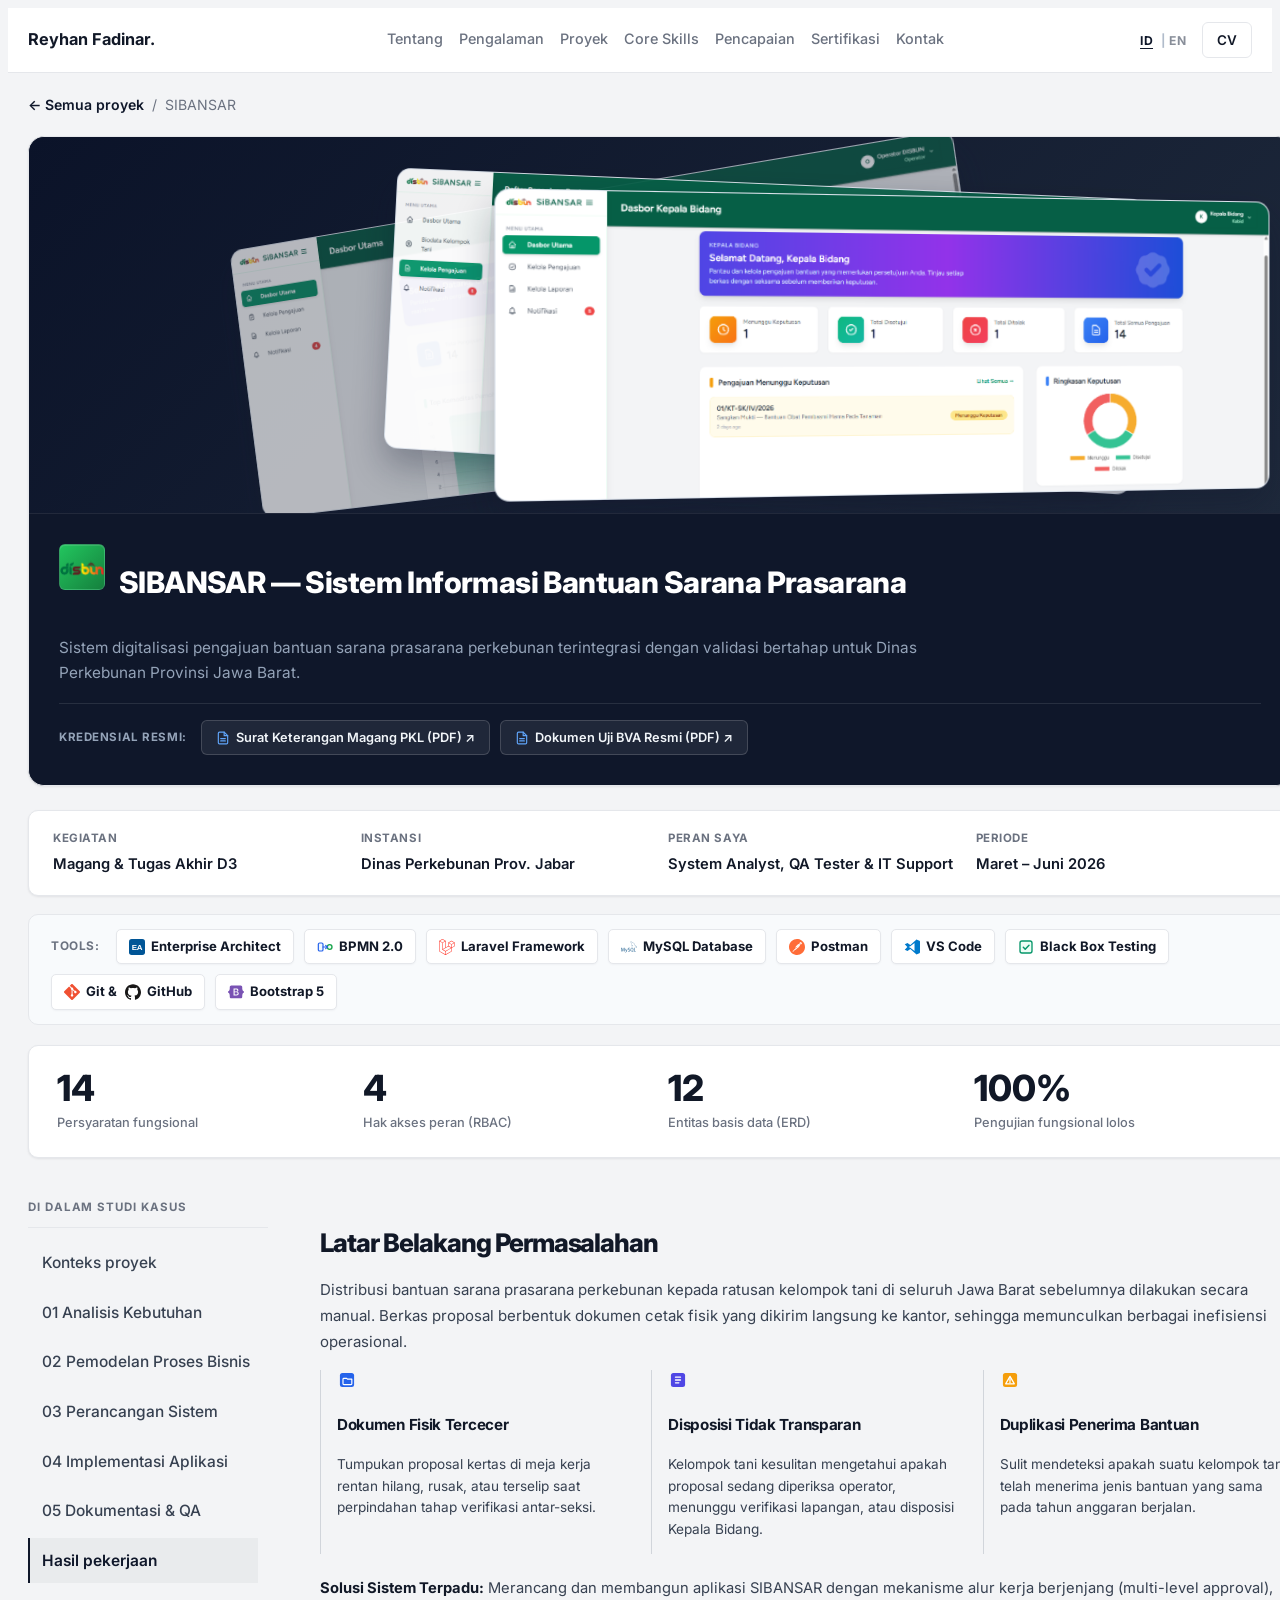
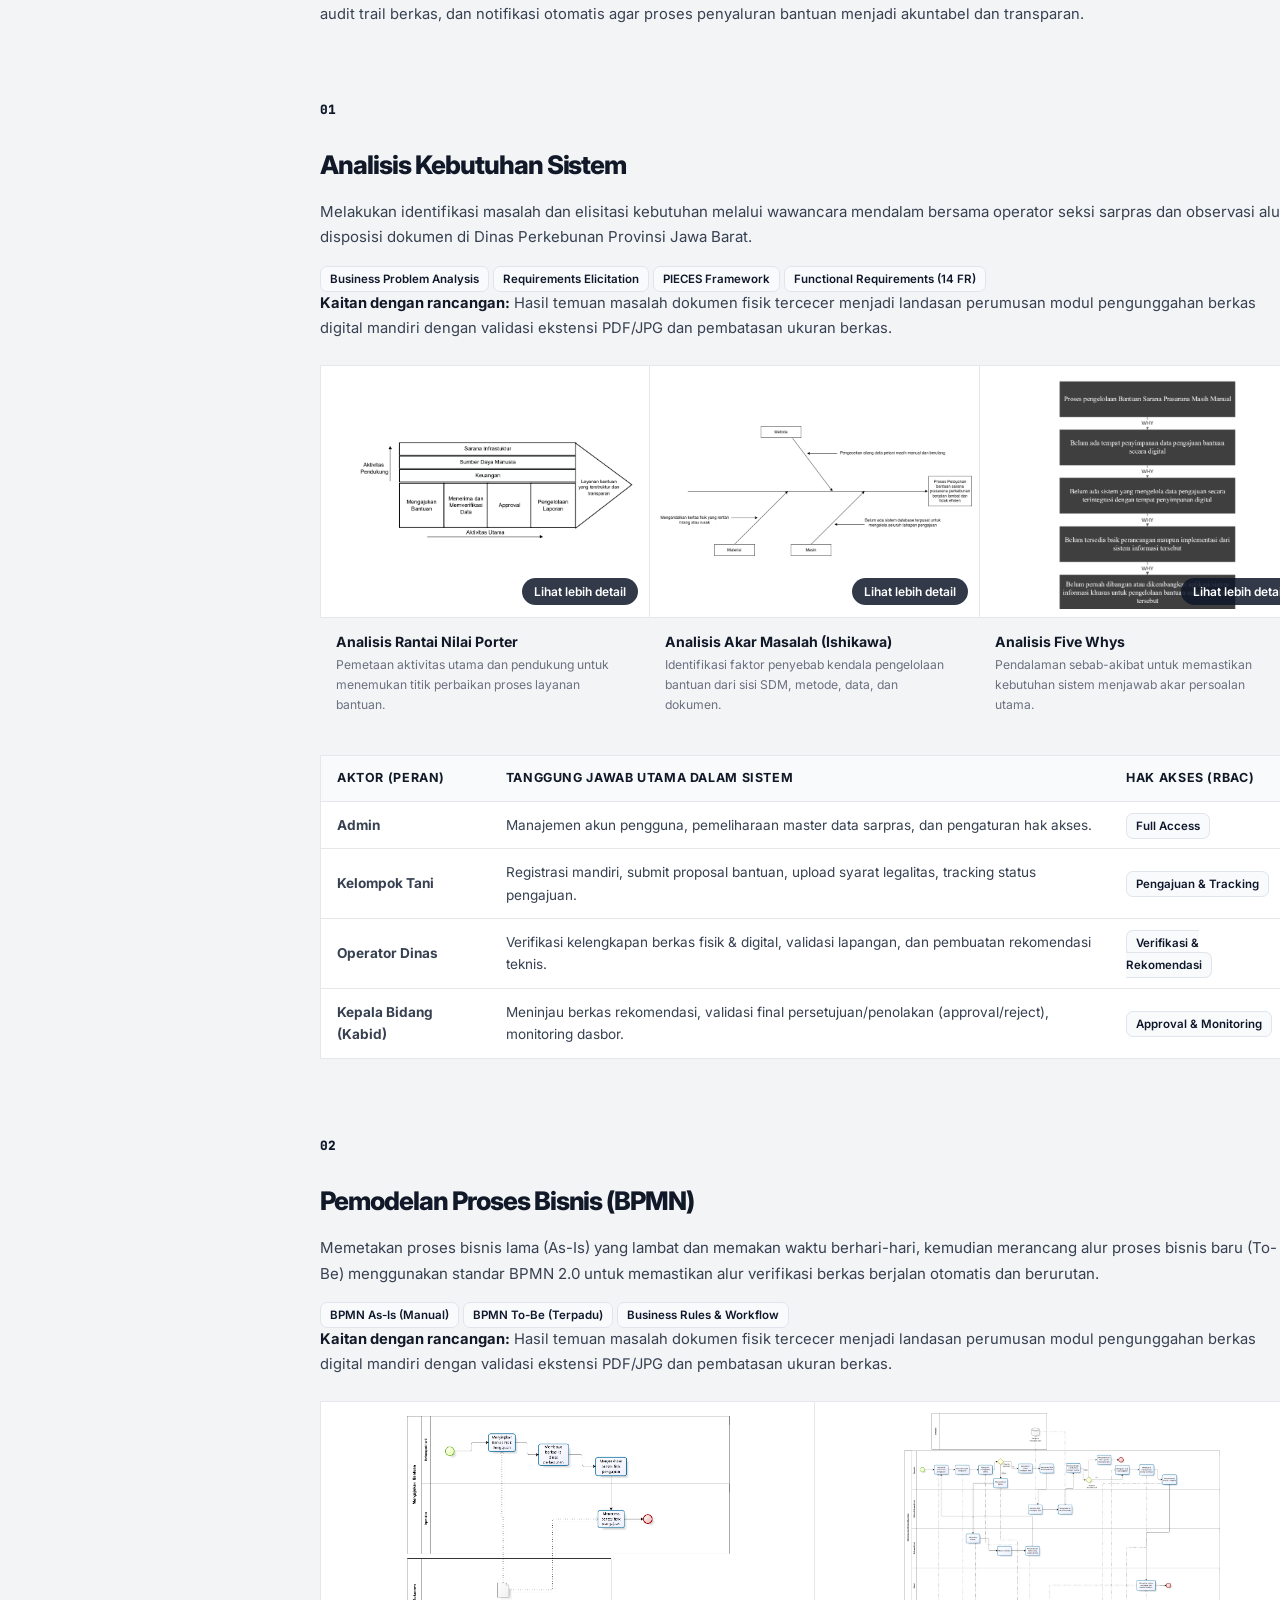
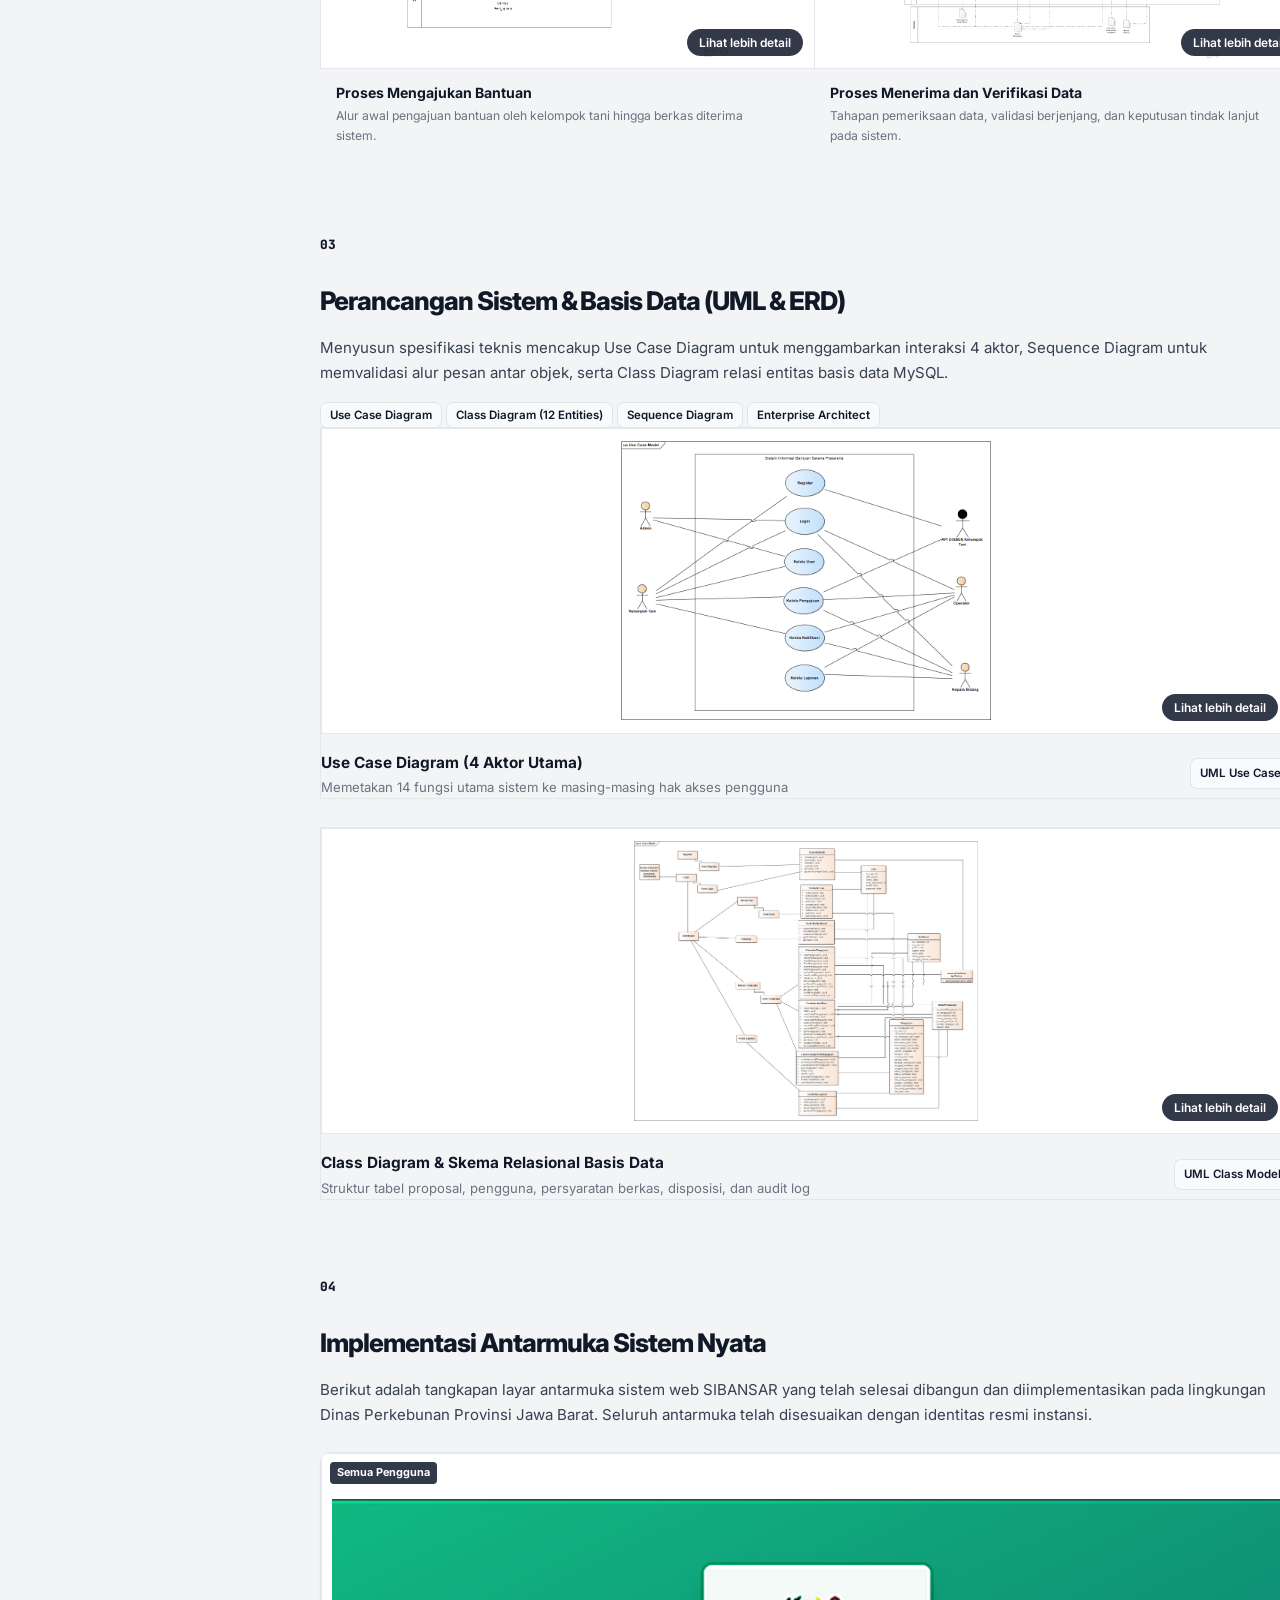
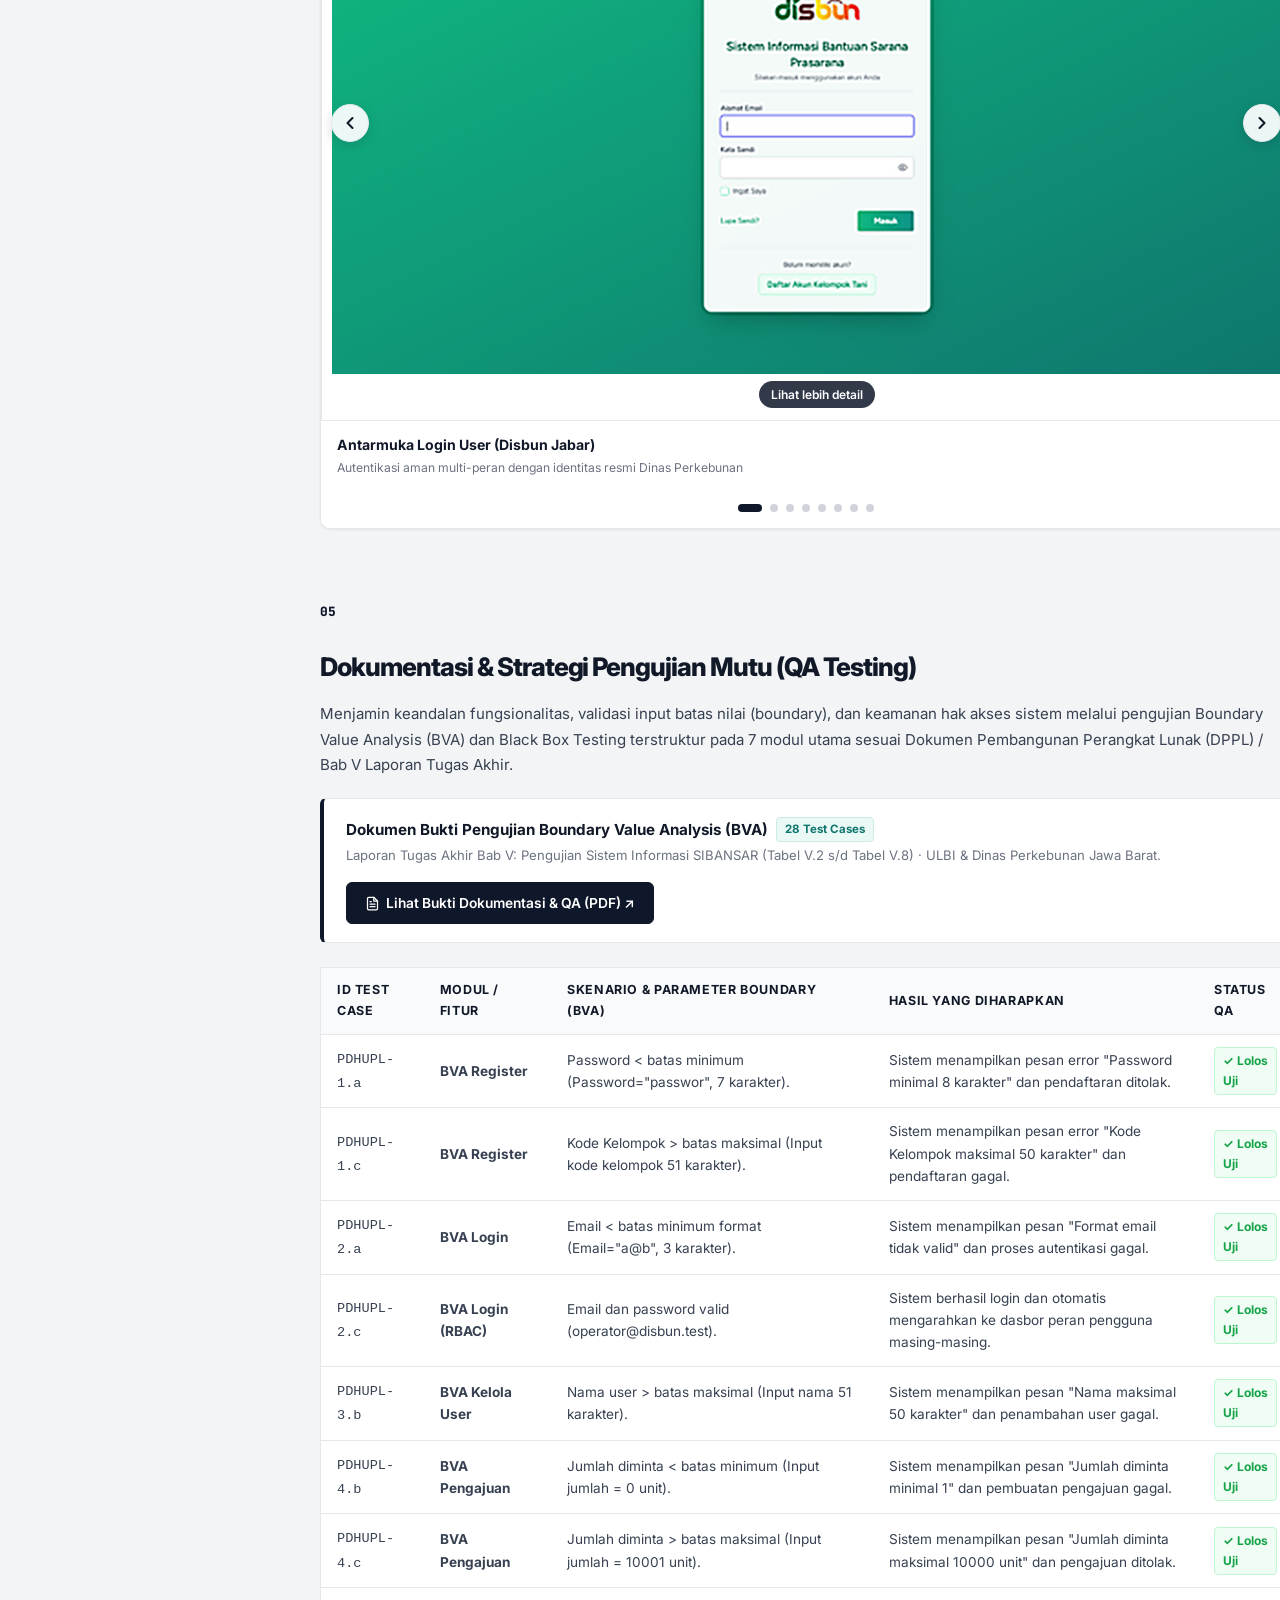
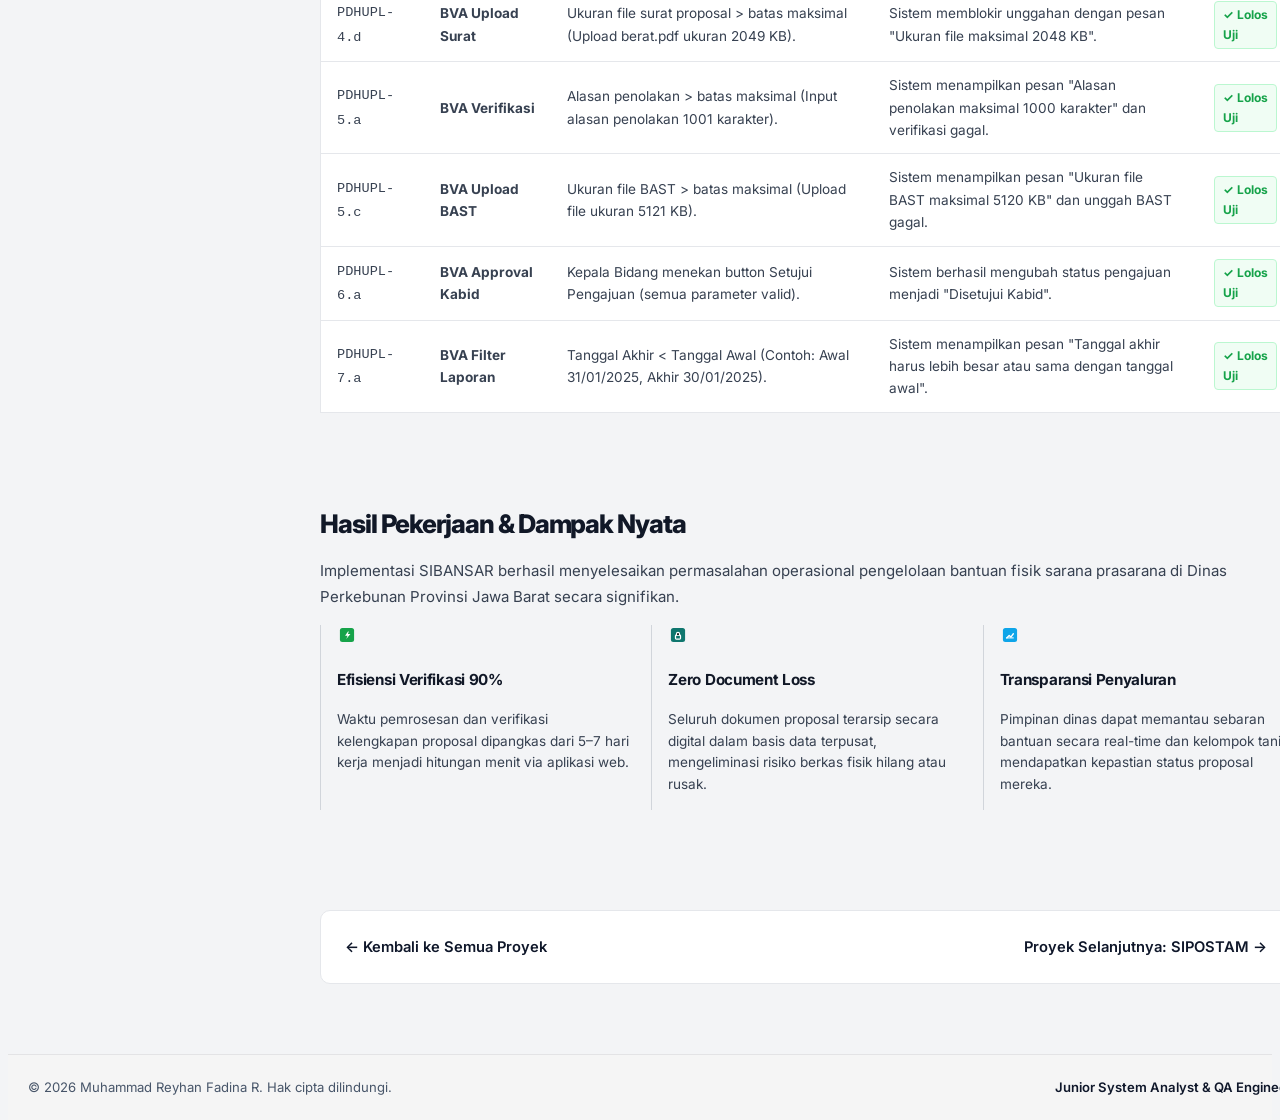
==== sibansar.html @ 5f51c593 "Initial commit: portfolio website" ====
<!DOCTYPE html>
<html lang="id">

<head>
  <meta charset="UTF-8">
  <meta name="viewport" content="width=device-width, initial-scale=1.0">
  <title>Studi Kasus SIBANSAR | Muhammad Reyhan Fadina R.</title>

  <meta name="description"
    content="Studi kasus perancangan dan implementasi SIBANSAR - Sistem Informasi Bantuan Sarana Prasarana Dinas Perkebunan Jawa Barat oleh Muhammad Reyhan Fadina R.">
  <link rel="icon" type="image/svg+xml" href="assets/favicon.svg">
  <link rel="preconnect" href="https://fonts.googleapis.com">
  <link rel="preconnect" href="https://fonts.gstatic.com" crossorigin>
  <link
    href="https://fonts.googleapis.com/css2?family=Inter:wght@400;500;600;700;800&family=JetBrains+Mono:wght@400;600&display=swap"
    rel="stylesheet">
  <link rel="stylesheet" href="css/style.css?v=2.9">
</head>

<body class="case-study-page">

  <!-- NAVBAR -->
  <header class="navbar">
    <div class="container nav-container">
      <a href="index.html#hero" class="brand-link">
        <span class="brand-name">Reyhan Fadinar.</span>
      </a>

      <nav>
        <ul class="nav-menu" id="navLinks">
          <li><a href="index.html#tentang" class="nav-item-link" data-i18n="about">Tentang</a></li>
          <li><a href="index.html#pengalaman" class="nav-item-link" data-i18n="experience">Pengalaman</a></li>
          <li><a href="index.html#proyek" class="nav-item-link active" data-i18n="projects">Proyek</a></li>
          <li><a href="index.html#keahlian" class="nav-item-link" data-i18n="skills">Core Skills</a></li>
          <li><a href="index.html#pencapaian" class="nav-item-link" data-i18n="achievements">Pencapaian</a></li>
          <li><a href="index.html#sertifikasi" class="nav-item-link" data-i18n="certifications">Sertifikasi</a></li>
          <li><a href="index.html#kontak" class="nav-item-link" data-i18n="contact">Kontak</a></li>
        </ul>
      </nav>

      <div class="nav-actions">
        <div class="lang-switcher" aria-label="Language switcher">
          <button class="lang-btn active" type="button" data-lang="id">ID</button>
          <button class="lang-btn" type="button" data-lang="en">EN</button>
        </div>
        <a href="assets/CV_MuhammadReyhanFadinar_QA_2026.pdf" download="CV_MuhammadReyhanFadinar_QA_2026.pdf" target="_blank"
          class="btn-nav-cv" title="Unduh CV Muhammad Reyhan Fadina R (PDF)">CV</a>
        <button type="button" class="mobile-menu-btn" id="mobileToggle" aria-label="Menu Navigasi">
          <svg width="20" height="20" viewBox="0 0 24 24" fill="none" stroke="currentColor" stroke-width="2.2" stroke-linecap="round" stroke-linejoin="round" aria-hidden="true"><line x1="3" y1="12" x2="21" y2="12"></line><line x1="3" y1="6" x2="21" y2="6"></line><line x1="3" y1="18" x2="21" y2="18"></line></svg>
        </button>
      </div>
    </div>
  </header>

  <main class="container">

    <!-- Breadcrumb -->
    <div class="case-breadcrumb-nav">
      <a href="index.html#proyek" data-i18n="caseAllProjectsArrow">&larr; Semua proyek</a>
      <span>/</span>
      <span data-i18n="caseProjectSibansar">SIBANSAR</span>
    </div>

    <!-- Hero Banner -->
    <div class="case-hero-banner">
      <div class="case-hero-media">
        <div class="project-visual-stack" aria-hidden="true">
          <img src="assets/implementasi/sibansar-dashboard-operator.png" alt="" class="mockup-sheet sheet-back" loading="lazy" />
          <img src="assets/implementasi/sibansar-kelola-pengajuan.png" alt="" class="mockup-sheet sheet-mid" loading="lazy" />
          <img src="assets/implementasi/sibansar-dashboard-kabid.png" alt="" class="mockup-sheet sheet-front" loading="lazy" />
        </div>
      </div>

      <div class="case-hero-title-box">
        <div class="case-hero-logo-row">
          <div class="case-hero-logo green-logo">
            <img src="assets/logos/disbun.png" alt="Logo Dinas Perkebunan" class="case-hero-logo-img" />
          </div>
          <h1 class="case-hero-h1" data-i18n="caseHeroTitleSibansar">SIBANSAR &mdash; Sistem Informasi Bantuan Sarana Prasarana</h1>
        </div>
        <p class="case-hero-desc" data-i18n="caseHeroDescSibansar">
          Sistem digitalisasi pengajuan bantuan sarana prasarana perkebunan terintegrasi dengan validasi bertahap untuk
          Dinas Perkebunan Provinsi Jawa Barat.
        </p>

        <!-- Official Credential Documents Strip -->
        <div class="case-hero-docs-strip">
          <span class="case-hero-docs-label" data-i18n="caseOfficialCredentials">Kredensial Resmi:</span>
          <a href="assets/Sertifikat_PKL_Disbun.pdf" target="_blank" class="case-hero-doc-pill"
            title="Open Internship Certificate / PKL Certificate (PDF)">
            <svg width="14" height="14" viewBox="0 0 24 24" fill="none" stroke="currentColor" stroke-width="2"
              stroke-linecap="round" stroke-linejoin="round">
              <path d="M14 2H6a2 2 0 0 0-2 2v16a2 2 0 0 0 2 2h12a2 2 0 0 0 2-2V8z"></path>
              <polyline points="14 2 14 8 20 8"></polyline>
              <line x1="16" y1="13" x2="8" y2="13"></line>
              <line x1="16" y1="17" x2="8" y2="17"></line>
            </svg>
            <span data-i18n="caseInternshipCertSibansar">Surat Keterangan Magang PKL (PDF) ↗</span>
          </a>
          <a href="assets/BVA_SIBANSAR.pdf" target="_blank" class="case-hero-doc-pill"
            title="Open Official BVA Test Document (PDF)">
            <svg width="14" height="14" viewBox="0 0 24 24" fill="none" stroke="currentColor" stroke-width="2"
              stroke-linecap="round" stroke-linejoin="round">
              <path d="M14 2H6a2 2 0 0 0-2 2v16a2 2 0 0 0 2 2h12a2 2 0 0 0 2-2V8z"></path>
              <polyline points="14 2 14 8 20 8"></polyline>
              <line x1="16" y1="13" x2="8" y2="13"></line>
              <line x1="16" y1="17" x2="8" y2="17"></line>
            </svg>
            <span data-i18n="caseBvaOfficialDocSibansar">Dokumen Uji BVA Resmi (PDF) ↗</span>
          </a>
        </div>
      </div>
    </div>

    <!-- Metadata Strip -->
    <div class="case-meta-grid">
      <div class="case-meta-cell">
        <span data-i18n="caseActivity">Kegiatan</span>
        <strong data-i18n="caseActivityValueSibansar">Magang &amp; Tugas Akhir D3</strong>
      </div>
      <div class="case-meta-cell">
        <span data-i18n="caseInstitution">Instansi</span>
        <strong class="case-instansi-val" data-i18n="caseInstitutionValueSibansar">
          <img src="assets/logos/disbun.png" alt="Dinas Perkebunan Prov. Jabar" class="case-meta-logo" />
          Dinas Perkebunan Prov. Jabar
        </strong>
      </div>
      <div class="case-meta-cell">
        <span data-i18n="caseRole">Peran Saya</span>
        <strong data-i18n="caseRoleValueSibansar">System Analyst, QA &amp; Web Developer</strong>
      </div>
      <div class="case-meta-cell">
        <span data-i18n="casePeriod">Periode</span>
        <strong data-i18n="casePeriodValueSibansar">Maret &ndash; Juni 2026</strong>
      </div>
    </div>

    <!-- Tools Strip -->
    <div class="case-tools-strip">
      <span class="case-tools-tag" data-i18n="caseTools">Tools:</span>
      <span class="tool-chip"><img src="assets/icons/enterprise-architect.svg" alt="Enterprise Architect"
          class="tool-chip-icon" /> Enterprise Architect</span>
      <span class="tool-chip"><img src="assets/icons/bpmn.svg" alt="BPMN 2.0" class="tool-chip-icon" /> BPMN 2.0</span>
      <span class="tool-chip"><img src="assets/icons/laravel.svg" alt="Laravel" class="tool-chip-icon" /> Laravel
        Framework</span>
      <span class="tool-chip"><img src="assets/icons/mysql.svg" alt="MySQL" class="tool-chip-icon" /> MySQL
        Database</span>
      <span class="tool-chip"><img src="assets/icons/postman.svg" alt="Postman" class="tool-chip-icon" /> Postman</span>
      <span class="tool-chip"><img src="assets/icons/vscode.svg" alt="VS Code" class="tool-chip-icon" /> VS Code</span>
      <span class="tool-chip"><img src="assets/icons/testing.svg" alt="Black Box Testing" class="tool-chip-icon" />
        Black Box Testing</span>
      <span class="tool-chip"><img src="assets/icons/git.svg" alt="Git" class="tool-chip-icon" /> Git &amp; <img
          src="assets/icons/github.svg" alt="GitHub" class="tool-chip-icon" style="margin-left:2px;" /> GitHub</span>
      <span class="tool-chip"><img src="assets/icons/bootstrap.svg" alt="Bootstrap 5" class="tool-chip-icon" />
        Bootstrap 5</span>
    </div>

    <!-- Metrics Grid -->
    <div class="case-metrics-grid">
      <div class="case-metric-box">
        <span class="case-metric-num">14</span>
        <span class="case-metric-label" data-i18n="caseMetricRequirements">Persyaratan fungsional</span>
      </div>
      <div class="case-metric-box">
        <span class="case-metric-num">4</span>
        <span class="case-metric-label" data-i18n="caseMetricRoles">Hak akses peran (RBAC)</span>
      </div>
      <div class="case-metric-box">
        <span class="case-metric-num">12</span>
        <span class="case-metric-label" data-i18n="caseMetricErds">Entitas basis data (ERD)</span>
      </div>
      <div class="case-metric-box">
        <span class="case-metric-num">100%</span>
        <span class="case-metric-label" data-i18n="caseMetricTestingPassed">Pengujian fungsional lolos</span>
      </div>
    </div>

    <!-- Main Content Layout with Sticky Sidebar -->
    <div class="case-study-body-grid">

      <!-- Sticky Sidebar -->
      <aside class="case-nav-sidebar">
        <div class="case-nav-sidebar-title" data-i18n="caseInsideStudy">DI DALAM STUDI KASUS</div>
        <a href="#konteks" class="case-nav-sidebar-link active" data-i18n="caseProjectContext">Konteks proyek</a>
        <a href="#analisis" class="case-nav-sidebar-link" data-i18n="caseNeedsAnalysis">01 Analisis Kebutuhan</a>
        <a href="#proses-bisnis" class="case-nav-sidebar-link" data-i18n="caseBusinessProcess">02 Pemodelan Proses Bisnis</a>
        <a href="#perancangan" class="case-nav-sidebar-link" data-i18n="caseSystemDesign">03 Perancangan Sistem</a>
        <a href="#implementasi" class="case-nav-sidebar-link" data-i18n="caseImplementation">04 Implementasi Aplikasi</a>
        <a href="#pengujian" class="case-nav-sidebar-link" data-i18n="caseTestingDoc">05 Dokumentasi & QA</a>
        <a href="#dampak" class="case-nav-sidebar-link" data-i18n="caseResults">Hasil pekerjaan</a>
      </aside>

      <!-- Main Column -->
      <div class="case-main-content">

        <!-- SECTION: KONTEKS PROYEK -->
        <section id="konteks" class="case-content-section">
          <h2 class="case-section-h2" data-i18n="caseConceptTitle">Latar Belakang Permasalahan</h2>
          <p class="case-text-p" data-i18n="caseProblemBackgroundTextSibansar">
            Distribusi bantuan sarana prasarana perkebunan kepada ratusan kelompok tani di seluruh Jawa Barat sebelumnya
            dilakukan secara manual. Berkas proposal berbentuk dokumen cetak fisik yang dikirim langsung ke kantor,
            sehingga memunculkan berbagai inefisiensi operasional.
          </p>

          <div class="case-problem-cards-row">
            <div class="case-problem-card">
              <div class="case-problem-icon"><svg class="mini-app-icon icon-folder" viewBox="0 0 24 24" aria-hidden="true"><rect x="3.5" y="3.5" width="17" height="17" rx="3" fill="#2563EB"></rect><path d="M8.2 10h3.4l1 1h5.2v5.6a1 1 0 0 1-1 1H8.2a1 1 0 0 1-1-1V11a1 1 0 0 1 1-1z" stroke="#fff" stroke-width="1.4" stroke-linejoin="round" fill="none"></path></svg></div>
              <h3 class="case-problem-title" data-i18n="caseProblem1Title">Dokumen Fisik Tercecer</h3>
              <p class="case-problem-desc" data-i18n="caseProblem1Text">
                Tumpukan proposal kertas di meja kerja rentan hilang, rusak, atau terselip saat perpindahan tahap
                verifikasi antar-seksi.
              </p>
            </div>

            <div class="case-problem-card">
              <div class="case-problem-icon"><svg class="mini-app-icon icon-doc" viewBox="0 0 24 24" aria-hidden="true"><rect x="3.5" y="3.5" width="17" height="17" rx="3" fill="#4F46E5"></rect><path d="M9 8.6h6M9 12h6M9 15.4h4" stroke="#fff" stroke-width="1.6" stroke-linecap="round"></path></svg></div>
              <h3 class="case-problem-title" data-i18n="caseProblem2Title">Disposisi Tidak Transparan</h3>
              <p class="case-problem-desc" data-i18n="caseProblem2Text">
                Kelompok tani kesulitan mengetahui apakah proposal sedang diperiksa operator, menunggu verifikasi
                lapangan, atau disposisi Kepala Bidang.
              </p>
            </div>

            <div class="case-problem-card">
              <div class="case-problem-icon"><svg class="mini-app-icon icon-warning" viewBox="0 0 24 24" aria-hidden="true"><rect x="3.5" y="3.5" width="17" height="17" rx="3" fill="#F59E0B"></rect><path d="M12 7.6l5.2 9H6.8l5.2-9z" stroke="#fff" stroke-width="1.5" stroke-linejoin="round" fill="none"></path><path d="M12 10.4v3.2" stroke="#fff" stroke-width="1.6" stroke-linecap="round"></path><circle cx="12" cy="15" r="0.85" fill="#fff"></circle></svg></div>
              <h3 class="case-problem-title" data-i18n="caseProblem3Title">Duplikasi Penerima Bantuan</h3>
              <p class="case-problem-desc" data-i18n="caseProblem3Text">
                Sulit mendeteksi apakah suatu kelompok tani telah menerima jenis bantuan yang sama pada tahun anggaran
                berjalan.
              </p>
            </div>
          </div>

          <div class="case-callout-box">
            <strong data-i18n="caseProjectGoalSibansar">Solusi Sistem Terpadu:</strong>
            <span data-i18n="caseProjectGoalTextSibansar">Merancang dan membangun aplikasi SIBANSAR dengan mekanisme alur kerja berjenjang (multi-level approval), audit trail berkas, dan notifikasi otomatis agar proses penyaluran bantuan menjadi akuntabel dan transparan.</span>
          </div>

          </section>

        <!-- SECTION: 01 ANALISIS KEBUTUHAN -->
        <section id="analisis" class="case-content-section">
          <span class="case-section-num-tag">01</span>
          <h2 class="case-section-h2" data-i18n="caseAnalysisTitleSibansar">Analisis Kebutuhan Sistem</h2>
          <p class="case-text-p" data-i18n="caseAnalysisDescSibansar">
            Melakukan identifikasi masalah dan elisitasi kebutuhan melalui wawancara mendalam bersama operator seksi
            sarpras dan observasi alur disposisi dokumen di Dinas Perkebunan Provinsi Jawa Barat.
          </p>

          <div class="case-tags-strip">
            <span class="tag-clean" data-i18n="caseAnalysisTagBusinessProblem">Business Problem Analysis</span>
            <span class="tag-clean" data-i18n="caseAnalysisTagRequirementsElicitation">Requirements Elicitation</span>
            <span class="tag-clean" data-i18n="caseAnalysisTagPieces">PIECES Framework</span>
            <span class="tag-clean" data-i18n="caseAnalysisTagFr">Functional Requirements (14 FR)</span>
          </div>

          <div class="case-callout-box">
            <strong data-i18n="caseDesignRelationSibansar">Kaitan dengan rancangan:</strong>
            <span data-i18n="caseDesignRelationTextSibansar">Hasil temuan masalah dokumen fisik tercecer menjadi landasan perumusan modul pengunggahan berkas digital mandiri dengan validasi ekstensi PDF/JPG dan pembatasan ukuran berkas.</span>
          </div>

          <div class="case-gallery-3col case-gallery-compact">
            <article class="case-ui-card open-lightbox-trigger" data-img="assets/sibansar-analisis/fig-rantai-nilai-porter.png" data-caption="Analisis Rantai Nilai Porter SIBANSAR">
              <div class="case-ui-img-wrap">
                <img src="assets/sibansar-analisis/fig-rantai-nilai-porter.png" alt="Diagram rantai nilai porter pada studi kasus SIBANSAR" loading="lazy" />
                <button class="btn-inspect-overlay">Lihat lebih detail</button>
              </div>
              <div class="case-ui-info-box">
                <div class="case-ui-title">Analisis Rantai Nilai Porter</div>
                <div class="case-ui-sub">Pemetaan aktivitas utama dan pendukung untuk menemukan titik perbaikan proses layanan bantuan.</div>
              </div>
            </article>

            <article class="case-ui-card open-lightbox-trigger" data-img="assets/sibansar-analisis/pdf-p21-img01.png" data-caption="Fishbone/Ishikawa SIBANSAR">
              <div class="case-ui-img-wrap">
                <img src="assets/sibansar-analisis/pdf-p21-img01.png" alt="Diagram fishbone ishikawa studi kasus SIBANSAR" loading="lazy" />
                <button class="btn-inspect-overlay">Lihat lebih detail</button>
              </div>
              <div class="case-ui-info-box">
                <div class="case-ui-title">Analisis Akar Masalah (Ishikawa)</div>
                <div class="case-ui-sub">Identifikasi faktor penyebab kendala pengelolaan bantuan dari sisi SDM, metode, data, dan dokumen.</div>
              </div>
            </article>

            <article class="case-ui-card open-lightbox-trigger" data-img="assets/sibansar-analisis/fig-five-whys-pengelolaan.png" data-caption="Analisis Five Whys Pengelolaan Bantuan SIBANSAR">
              <div class="case-ui-img-wrap">
                <img src="assets/sibansar-analisis/fig-five-whys-pengelolaan.png" alt="Analisis five whys pada pengelolaan bantuan SIBANSAR" loading="lazy" />
                <button class="btn-inspect-overlay">Lihat lebih detail</button>
              </div>
              <div class="case-ui-info-box">
                <div class="case-ui-title">Analisis Five Whys</div>
                <div class="case-ui-sub">Pendalaman sebab-akibat untuk memastikan kebutuhan sistem menjawab akar persoalan utama.</div>
              </div>
            </article>
          </div>
          <!-- Role & Responsibility Table -->
          <div class="table-scroll-hint">
            <svg width="14" height="14" viewBox="0 0 24 24" fill="none" stroke="currentColor" stroke-width="2" stroke-linecap="round" stroke-linejoin="round"><path d="M17 8l4 4m0 0l-4 4m4-4H3"/></svg>
            <span data-i18n="caseTableHintSibansar">Geser tabel ke samping untuk melihat detail peran & hak akses</span>
          </div>
          <div class="qa-table-wrap">
            <table class="qa-table">
              <thead>
                <tr>
                  <th data-i18n="caseActorRoleSibansar">Aktor (Peran)</th>
                  <th data-i18n="caseResponsibilitySibansar">Tanggung Jawab Utama dalam Sistem</th>
                  <th data-i18n="caseAccessRightsSibansar">Hak Akses (RBAC)</th>
                </tr>
              </thead>
              <tbody>
                <tr>
                  <td><strong data-i18n="caseRoleAdmin">Admin</strong></td>
                  <td data-i18n="caseRoleAdminDesc">Manajemen akun pengguna, pemeliharaan master data sarpras, dan pengaturan hak akses.</td>
                  <td><span class="tag-clean" data-i18n="caseRoleAccessFull">Full Access</span></td>
                </tr>
                <tr>
                  <td><strong data-i18n="caseRoleFarmerGroup">Kelompok Tani</strong></td>
                  <td data-i18n="caseRoleFarmerGroupDesc">Registrasi mandiri, submit proposal bantuan, upload syarat legalitas, tracking status pengajuan.</td>
                  <td><span class="tag-clean" data-i18n="caseRoleAccessTracking">Pengajuan &amp; Tracking</span></td>
                </tr>
                <tr>
                  <td><strong data-i18n="caseRoleOperatorDinas">Operator Dinas</strong></td>
                  <td data-i18n="caseRoleOperatorDinasDesc">Verifikasi kelengkapan berkas fisik &amp; digital, validasi lapangan, dan pembuatan rekomendasi teknis.</td>
                  <td><span class="tag-clean" data-i18n="caseRoleAccessVerification">Verifikasi &amp; Rekomendasi</span></td>
                </tr>
                <tr>
                  <td><strong data-i18n="caseRoleKabid">Kepala Bidang (Kabid)</strong></td>
                  <td data-i18n="caseRoleKabidDesc">Meninjau berkas rekomendasi, validasi final persetujuan/penolakan (approval/reject), monitoring dasbor.</td>
                  <td><span class="tag-clean" data-i18n="caseRoleAccessApproval">Approval &amp; Monitoring</span></td>
                </tr>
              </tbody>
            </table>
          </div>
        </section>

        <!-- SECTION: 02 PEMODELAN PROSES BISNIS -->
        <section id="proses-bisnis" class="case-content-section">
          <span class="case-section-num-tag">02</span>
          <h2 class="case-section-h2" data-i18n="caseBusinessTitleSibansar">Pemodelan Proses Bisnis (BPMN)</h2>
          <p class="case-text-p" data-i18n="caseBusinessDescSibansar">
            Memetakan proses bisnis lama (As-Is) yang lambat dan memakan waktu berhari-hari, kemudian merancang alur
            proses bisnis baru (To-Be) menggunakan standar BPMN 2.0 untuk memastikan alur verifikasi berkas berjalan
            otomatis dan berurutan.
          </p>

          <div class="case-tags-strip">
            <span class="tag-clean" data-i18n="caseBpmnAsIs">BPMN As-Is (Manual)</span>
            <span class="tag-clean" data-i18n="caseBpmnToBe">BPMN To-Be (Terpadu)</span>
            <span class="tag-clean" data-i18n="caseBpmnRules">Business Rules &amp; Workflow</span>
          </div>

          <div class="case-callout-box">
            <strong data-i18n="caseDesignRelationSibansar">Kaitan dengan rancangan:</strong>
            <span data-i18n="caseDesignRelationTextSibansar">Memastikan alur verifikasi berkas terhubung secara sequential dari Operator hingga Kepala Bidang dengan status sistem yang otomatis diperbarui secara real-time.</span>
          </div>

                    <div class="case-gallery-2col case-gallery-compact">
            <article class="case-ui-card open-lightbox-trigger" data-img="assets/sibansar-analisis/pdf-p03-img01.png" data-caption="Proses Mengajukan Bantuan SIBANSAR">
              <div class="case-ui-img-wrap">
                <img src="assets/sibansar-analisis/pdf-p03-img01.png" alt="Diagram proses mengajukan bantuan pada SIBANSAR" loading="lazy" />
                <button class="btn-inspect-overlay">Lihat lebih detail</button>
              </div>
              <div class="case-ui-info-box">
                <div class="case-ui-title">Proses Mengajukan Bantuan</div>
                <div class="case-ui-sub">Alur awal pengajuan bantuan oleh kelompok tani hingga berkas diterima sistem.</div>
              </div>
            </article>

            <article class="case-ui-card open-lightbox-trigger" data-img="assets/sibansar-analisis/pdf-p04-img01.png" data-caption="Proses Menerima dan Verifikasi Data SIBANSAR">
              <div class="case-ui-img-wrap">
                <img src="assets/sibansar-analisis/pdf-p04-img01.png" alt="Diagram proses menerima dan verifikasi data SIBANSAR" loading="lazy" />
                <button class="btn-inspect-overlay">Lihat lebih detail</button>
              </div>
              <div class="case-ui-info-box">
                <div class="case-ui-title">Proses Menerima dan Verifikasi Data</div>
                <div class="case-ui-sub">Tahapan pemeriksaan data, validasi berjenjang, dan keputusan tindak lanjut pada sistem.</div>
              </div>
            </article>
          </div>
</section>

        <!-- SECTION: 03 PERANCANGAN SISTEM -->
        <section id="perancangan" class="case-content-section">
          <span class="case-section-num-tag">03</span>
          <h2 class="case-section-h2" data-i18n="caseDesignTitleSibansar">Perancangan Sistem & Basis Data (UML & ERD)</h2>
          <p class="case-text-p" data-i18n="caseDesignDescSibansar">
            Menyusun spesifikasi teknis mencakup Use Case Diagram untuk menggambarkan interaksi 4 aktor, Sequence
            Diagram untuk memvalidasi alur pesan antar objek, serta Class Diagram relasi entitas basis data MySQL.
          </p>

          <div class="case-tags-strip">
            <span class="tag-clean" data-i18n="caseDiagramUseCase">Use Case Diagram</span>
            <span class="tag-clean" data-i18n="caseDiagramClass">Class Diagram (12 Entities)</span>
            <span class="tag-clean" data-i18n="caseDiagramSequence">Sequence Diagram</span>
            <span class="tag-clean">Enterprise Architect</span>
          </div>

          <!-- Diagram Preview Grid -->
          <div class="case-diagram-inspector-card">
            <div class="case-diagram-img-wrap open-lightbox-trigger" data-img="assets/diagrams/usecase-sibansar.png"
              data-caption="Use Case Diagram - Interaksi 4 Aktor Sistem SIBANSAR">
              <img src="assets/diagrams/usecase-sibansar.png" alt="Use Case Diagram SIBANSAR" />
              <button class="btn-inspect-overlay" data-i18n="caseViewDetail">Lihat lebih detail</button>
            </div>
            <div class="case-diagram-caption-box">
              <div>
                <div class="case-diagram-caption-title" data-i18n="caseUseCaseDiagramTitleSibansar">Use Case Diagram (4 Aktor Utama)</div>
                <div class="case-diagram-caption-sub" data-i18n="caseUseCaseDiagramSubSibansar">Memetakan 14 fungsi utama sistem ke masing-masing hak akses
                  pengguna</div>
              </div>
              <span class="tag-clean">UML Use Case</span>
            </div>
          </div>

          <div class="case-diagram-inspector-card">
            <div class="case-diagram-img-wrap open-lightbox-trigger"
              data-img="assets/diagrams/class-diagram-sibansar.png"
              data-caption="Class Diagram - Struktur Data dan Relasi Entitas SIBANSAR">
              <img src="assets/diagrams/class-diagram-sibansar.png" alt="Class Diagram SIBANSAR" />
              <button class="btn-inspect-overlay" data-i18n="caseViewDetail">Lihat lebih detail</button>
            </div>
            <div class="case-diagram-caption-box">
              <div>
                <div class="case-diagram-caption-title" data-i18n="caseClassDiagramTitleSibansar">Class Diagram & Skema Relasional Basis Data</div>
                <div class="case-diagram-caption-sub" data-i18n="caseClassDiagramSubSibansar">Struktur tabel proposal, pengguna, persyaratan berkas, disposisi,
                  dan audit log</div>
              </div>
              <span class="tag-clean">UML Class Model</span>
            </div>
          </div>
        </section>

        <!-- SECTION: 04 IMPLEMENTASI APLIKASI -->
        <section id="implementasi" class="case-content-section">
          <span class="case-section-num-tag">04</span>
          <h2 class="case-section-h2" data-i18n="caseImplementTitleSibansar">Implementasi Antarmuka Sistem Nyata</h2>
          <p class="case-text-p" data-i18n="caseImplementDescSibansar">
            Berikut adalah tangkapan layar antarmuka sistem web SIBANSAR yang telah selesai dibangun dan
            diimplementasikan pada lingkungan Dinas Perkebunan Provinsi Jawa Barat. Seluruh antarmuka telah disesuaikan
            dengan identitas resmi instansi.
          </p>

          <div class="case-slideshow-wrap">
            <div class="case-slideshow-track" id="sibansarSlideTrack">

              <!-- 1. Antarmuka Login (Disbun Hijau) -->
              <div class="case-ui-card case-slide open-lightbox-trigger" data-img="assets/implementasi/sibansar-login.png"
                data-caption="Antarmuka Login SIBANSAR - Identitas Hijau Dinas Perkebunan Jabar">
                <div class="case-ui-img-wrap">
                  <img src="assets/implementasi/sibansar-login.png" alt="Login SIBANSAR" />
                  <span class="case-ui-role-pill" data-i18n="caseAllUsers">Semua Pengguna</span>
                  <button class="btn-inspect-overlay" data-i18n="caseViewDetail">Lihat lebih detail</button>
                </div>
                <div class="case-ui-info-box">
                  <div class="case-ui-title" data-i18n="caseLoginUserTitle">Antarmuka Login User (Disbun Jabar)</div>
                  <div class="case-ui-sub" data-i18n="caseLoginUserSub">Autentikasi aman multi-peran dengan identitas resmi Dinas Perkebunan</div>
                </div>
              </div>

              <!-- 2. Antarmuka Register (Disbun Hijau) -->
              <div class="case-ui-card case-slide open-lightbox-trigger" data-img="assets/implementasi/sibansar-register.png"
                data-caption="Antarmuka Register Kelompok Tani SIBANSAR - Registrasi Mandiri">
                <div class="case-ui-img-wrap">
                  <img src="assets/implementasi/sibansar-register.png" alt="Register SIBANSAR" />
                  <span class="case-ui-role-pill" data-i18n="caseFarmerGroup">Kelompok Tani</span>
                  <button class="btn-inspect-overlay" data-i18n="caseViewDetail">Lihat lebih detail</button>
                </div>
                <div class="case-ui-info-box">
                  <div class="case-ui-title" data-i18n="caseRegisterTitle">Antarmuka Register Kelompok Tani</div>
                  <div class="case-ui-sub" data-i18n="caseRegisterSub">Pendaftaran mandiri kelompok tani dengan validasi legalitas dan NIK</div>
                </div>
              </div>

              <!-- 3. Dasbor Kabid -->
              <div class="case-ui-card case-slide open-lightbox-trigger" data-img="assets/implementasi/sibansar-dashboard-kabid.png"
                data-caption="Dasbor Kepala Bidang - Monitoring Ringkasan Keputusan & Approval">
                <div class="case-ui-img-wrap">
                  <img src="assets/implementasi/sibansar-dashboard-kabid.png" alt="Dasbor Kabid SIBANSAR" />
                  <span class="case-ui-role-pill" data-i18n="caseHeadOfDivision">Kepala Bidang</span>
                  <button class="btn-inspect-overlay" data-i18n="caseViewDetail">Lihat lebih detail</button>
                </div>
                <div class="case-ui-info-box">
                  <div class="case-ui-title" data-i18n="caseKabidTitle">Dasbor Kepala Bidang (Kabid)</div>
                  <div class="case-ui-sub" data-i18n="caseKabidSub">Grafik ringkasan keputusan, jumlah menunggu approval, dan aksi cepat</div>
                </div>
              </div>

              <!-- 4. Kelola Pengajuan -->
              <div class="case-ui-card case-slide open-lightbox-trigger" data-img="assets/implementasi/sibansar-kelola-pengajuan.png"
                data-caption="Halaman Kelola Pengajuan Bantuan - Tabel Rekapitulasi Berkas">
                <div class="case-ui-img-wrap">
                  <img src="assets/implementasi/sibansar-kelola-pengajuan.png" alt="Kelola Pengajuan SIBANSAR" />
                  <span class="case-ui-role-pill" data-i18n="caseOperatorKabid">Operator & Kabid</span>
                  <button class="btn-inspect-overlay" data-i18n="caseViewDetail">Lihat lebih detail</button>
                </div>
                <div class="case-ui-info-box">
                  <div class="case-ui-title" data-i18n="caseProposalTitle">Halaman Kelola Pengajuan Bantuan</div>
                  <div class="case-ui-sub" data-i18n="caseProposalSub">Tabel rekapitulasi proposal masuk, filter status, dan disposisi berkas</div>
                </div>
              </div>

              <!-- 5. Dasbor Operator -->
              <div class="case-ui-card case-slide open-lightbox-trigger"
                data-img="assets/implementasi/sibansar-dashboard-operator.png"
                data-caption="Dasbor Operator Dinas - Pemeriksaan Berkas Fisik & Digital">
                <div class="case-ui-img-wrap">
                  <img src="assets/implementasi/sibansar-dashboard-operator.png" alt="Dasbor Operator SIBANSAR" />
                  <span class="case-ui-role-pill" data-i18n="caseOperatorDinas">Operator Dinas</span>
                  <button class="btn-inspect-overlay" data-i18n="caseViewDetail">Lihat lebih detail</button>
                </div>
                <div class="case-ui-info-box">
                  <div class="case-ui-title" data-i18n="caseOperatorTitle">Dasbor Operator Dinas</div>
                  <div class="case-ui-sub" data-i18n="caseOperatorSub">Monitoring berkas proposal baru dan validasi persyaratan administrasi</div>
                </div>
              </div>

              <!-- 6. Dasbor Petani -->
              <div class="case-ui-card case-slide open-lightbox-trigger" data-img="assets/implementasi/sibansar-dashboard-petani.png"
                data-caption="Dasbor Kelompok Tani - Pengajuan Mandiri & Pelacakan Status">
                <div class="case-ui-img-wrap">
                  <img src="assets/implementasi/sibansar-dashboard-petani.png" alt="Dasbor Petani SIBANSAR" />
                  <span class="case-ui-role-pill" data-i18n="caseFarmerGroup">Kelompok Tani</span>
                  <button class="btn-inspect-overlay" data-i18n="caseViewDetail">Lihat lebih detail</button>
                </div>
                <div class="case-ui-info-box">
                  <div class="case-ui-title" data-i18n="caseFarmerDashboardTitle">Dasbor Kelompok Tani</div>
                  <div class="case-ui-sub" data-i18n="caseFarmerDashboardSub">Formulir pengajuan proposal mandiri dan pelacakan status bantuan</div>
                </div>
              </div>

              <!-- 7. Kelola Laporan -->
              <div class="case-ui-card case-slide open-lightbox-trigger" data-img="assets/implementasi/sibansar-kelola-laporan.png"
                data-caption="Halaman Kelola Laporan - Rekapitulasi Penyaluran Bantuan Sarpras">
                <div class="case-ui-img-wrap">
                  <img src="assets/implementasi/sibansar-kelola-laporan.png" alt="Kelola Laporan SIBANSAR" />
                  <span class="case-ui-role-pill" data-i18n="casePlantationOffice">Dinas Perkebunan</span>
                  <button class="btn-inspect-overlay" data-i18n="caseViewDetail">Lihat lebih detail</button>
                </div>
                <div class="case-ui-info-box">
                  <div class="case-ui-title" data-i18n="caseReportTitle">Halaman Kelola Laporan</div>
                  <div class="case-ui-sub" data-i18n="caseReportSub">Cetak berita acara serah terima dan rekapitulasi penyaluran bantuan sarpras</div>
                </div>
              </div>

              <!-- 8. Pusat Notifikasi -->
              <div class="case-ui-card case-slide open-lightbox-trigger" data-img="assets/implementasi/sibansar-notifikasi.png"
                data-caption="Pusat Notifikasi Sistem - Update Real-Time Perubahan Status Berkas">
                <div class="case-ui-img-wrap">
                  <img src="assets/implementasi/sibansar-notifikasi.png" alt="Pusat Notifikasi SIBANSAR" />
                  <span class="case-ui-role-pill" data-i18n="caseAllUsers">Semua Pengguna</span>
                  <button class="btn-inspect-overlay" data-i18n="caseViewDetail">Lihat lebih detail</button>
                </div>
                <div class="case-ui-info-box">
                  <div class="case-ui-title" data-i18n="caseNotificationTitle">Pusat Notifikasi Real-Time</div>
                  <div class="case-ui-sub" data-i18n="caseNotificationSub">Pemberitahuan otomatis saat proposal disetujui, ditolak, atau perlu revisi</div>
                </div>
              </div>

            </div>
            <button class="case-slide-nav prev" id="sibansarPrev" aria-label="Sebelumnya">
              <svg width="20" height="20" viewBox="0 0 24 24" fill="none" stroke="currentColor" stroke-width="2.5" stroke-linecap="round" stroke-linejoin="round" aria-hidden="true"><polyline points="15 18 9 12 15 6"></polyline></svg>
            </button>
            <button class="case-slide-nav next" id="sibansarNext" aria-label="Berikutnya">
              <svg width="20" height="20" viewBox="0 0 24 24" fill="none" stroke="currentColor" stroke-width="2.5" stroke-linecap="round" stroke-linejoin="round" aria-hidden="true"><polyline points="9 18 15 12 9 6"></polyline></svg>
            </button>
            <div class="case-slide-dots" id="sibansarSlideDots"></div>
          </div>
        </section>

        <!-- SECTION: 05 DOKUMENTASI & PENGUJIAN QA -->
        <section id="pengujian" class="case-content-section">
          <span class="case-section-num-tag">05</span>
          <h2 class="case-section-h2" data-i18n="caseDocsQaTitleSibansar">Dokumentasi & Strategi Pengujian Mutu (QA Testing)</h2>
          <p class="case-text-p" data-i18n="caseDocsQaDescSibansar">
            Menjamin keandalan fungsionalitas, validasi input batas nilai (boundary), dan keamanan hak akses sistem
            melalui pengujian <em>Boundary Value Analysis (BVA)</em> dan <em>Black Box Testing</em> terstruktur pada 7
            modul utama sesuai Dokumen Pembangunan Perangkat Lunak (DPPL) / Bab V Laporan Tugas Akhir.
          </p>

          <!-- Banner Tombol Bukti Uji BVA Resmi -->
          <div class="case-bva-banner">
            <div>
              <div class="case-bva-banner-title">
                <span data-i18n="caseBvaEvidenceTitleSibansar">Dokumen Bukti Pengujian Boundary Value Analysis (BVA)</span>
                <span class="case-bva-badge" data-i18n="caseBvaBadge">28 Test Cases</span>
              </div>
              <div class="case-bva-banner-sub" data-i18n="caseBvaEvidenceSubSibansar">
                Laporan Tugas Akhir Bab V: Pengujian Sistem Informasi SIBANSAR (Tabel V.2 s/d Tabel V.8) &middot; ULBI & Dinas
                Perkebunan Jawa Barat.
              </div>
            </div>
            <a href="assets/BVA_SIBANSAR.pdf" target="_blank" class="case-bva-btn"
              title="Buka Dokumen Resmi Laporan Tugas Akhir SIBANSAR (PDF)">
              <svg width="15" height="15" viewBox="0 0 24 24" fill="none" stroke="currentColor" stroke-width="2"
                stroke-linecap="round" stroke-linejoin="round">
                <path d="M14 2H6a2 2 0 0 0-2 2v16a2 2 0 0 0 2 2h12a2 2 0 0 0 2-2V8z"></path>
                <polyline points="14 2 14 8 20 8"></polyline>
                <line x1="16" y1="13" x2="8" y2="13"></line>
                <line x1="16" y1="17" x2="8" y2="17"></line>
                <polyline points="10 9 9 9 8 9"></polyline>
              </svg>
              <span data-i18n="caseBvaEvidenceBtnSibansar">Lihat Bukti Dokumentasi & QA (PDF) ↗</span>
            </a>
          </div>

          <div class="table-scroll-hint">
            <svg width="14" height="14" viewBox="0 0 24 24" fill="none" stroke="currentColor" stroke-width="2" stroke-linecap="round" stroke-linejoin="round"><path d="M17 8l4 4m0 0l-4 4m4-4H3"/></svg>
            <span data-i18n="caseTableHintFullSibansar">Geser tabel ke samping untuk melihat seluruh parameter pengujian</span>
          </div>

          <div class="qa-table-wrap">
            <table class="qa-table">
              <thead>
                <tr>
                  <th data-i18n="caseBvaHeaderId">ID Test Case</th>
                  <th data-i18n="caseBvaHeaderModule">Modul / Fitur</th>
                  <th data-i18n="caseBvaHeaderScenario">Skenario &amp; Parameter Boundary (BVA)</th>
                  <th data-i18n="caseBvaHeaderExpected">Hasil yang Diharapkan</th>
                  <th data-i18n="caseBvaHeaderStatus">Status QA</th>
                </tr>
              </thead>
              <tbody>
                <tr>
                  <td><code data-i18n="caseBvaRow1Id">PDHUPL-1.a</code></td>
                  <td><strong data-i18n="caseBvaRow1Module">BVA Register</strong></td>
                  <td data-i18n="caseBvaRow1Scenario">Password &lt; batas minimum (Password="passwor", 7 karakter).</td>
                  <td data-i18n="caseBvaRow1Expected">Sistem menampilkan pesan error "Password minimal 8 karakter" dan pendaftaran ditolak.</td>
                  <td><span class="status-badge-pass" data-i18n="caseBvaRow1Status">&#10003; Lolos Uji</span></td>
                </tr>
                <tr>
                  <td><code data-i18n="caseBvaRow2Id">PDHUPL-1.c</code></td>
                  <td><strong data-i18n="caseBvaRow2Module">BVA Register</strong></td>
                  <td data-i18n="caseBvaRow2Scenario">Kode Kelompok &gt; batas maksimal (Input kode kelompok 51 karakter).</td>
                  <td data-i18n="caseBvaRow2Expected">Sistem menampilkan pesan error "Kode Kelompok maksimal 50 karakter" dan pendaftaran gagal.</td>
                  <td><span class="status-badge-pass" data-i18n="caseBvaRow2Status">&#10003; Lolos Uji</span></td>
                </tr>
                <tr>
                  <td><code data-i18n="caseBvaRow3Id">PDHUPL-2.a</code></td>
                  <td><strong data-i18n="caseBvaRow3Module">BVA Login</strong></td>
                  <td data-i18n="caseBvaRow3Scenario">Email &lt; batas minimum format (Email="a@b", 3 karakter).</td>
                  <td data-i18n="caseBvaRow3Expected">Sistem menampilkan pesan "Format email tidak valid" dan proses autentikasi gagal.</td>
                  <td><span class="status-badge-pass" data-i18n="caseBvaRow3Status">&#10003; Lolos Uji</span></td>
                </tr>
                <tr>
                  <td><code data-i18n="caseBvaRow4Id">PDHUPL-2.c</code></td>
                  <td><strong data-i18n="caseBvaRow4Module">BVA Login (RBAC)</strong></td>
                  <td data-i18n="caseBvaRow4Scenario">Email dan password valid (operator@disbun.test).</td>
                  <td data-i18n="caseBvaRow4Expected">Sistem berhasil login dan otomatis mengarahkan ke dasbor peran pengguna masing-masing.</td>
                  <td><span class="status-badge-pass" data-i18n="caseBvaRow4Status">&#10003; Lolos Uji</span></td>
                </tr>
                <tr>
                  <td><code data-i18n="caseBvaRow5Id">PDHUPL-3.b</code></td>
                  <td><strong data-i18n="caseBvaRow5Module">BVA Kelola User</strong></td>
                  <td data-i18n="caseBvaRow5Scenario">Nama user &gt; batas maksimal (Input nama 51 karakter).</td>
                  <td data-i18n="caseBvaRow5Expected">Sistem menampilkan pesan "Nama maksimal 50 karakter" dan penambahan user gagal.</td>
                  <td><span class="status-badge-pass" data-i18n="caseBvaRow5Status">&#10003; Lolos Uji</span></td>
                </tr>
                <tr>
                  <td><code data-i18n="caseBvaRow6Id">PDHUPL-4.b</code></td>
                  <td><strong data-i18n="caseBvaRow6Module">BVA Pengajuan</strong></td>
                  <td data-i18n="caseBvaRow6Scenario">Jumlah diminta &lt; batas minimum (Input jumlah = 0 unit).</td>
                  <td data-i18n="caseBvaRow6Expected">Sistem menampilkan pesan "Jumlah diminta minimal 1" dan pembuatan pengajuan gagal.</td>
                  <td><span class="status-badge-pass" data-i18n="caseBvaRow6Status">&#10003; Lolos Uji</span></td>
                </tr>
                <tr>
                  <td><code data-i18n="caseBvaRow7Id">PDHUPL-4.c</code></td>
                  <td><strong data-i18n="caseBvaRow7Module">BVA Pengajuan</strong></td>
                  <td data-i18n="caseBvaRow7Scenario">Jumlah diminta &gt; batas maksimal (Input jumlah = 10001 unit).</td>
                  <td data-i18n="caseBvaRow7Expected">Sistem menampilkan pesan "Jumlah diminta maksimal 10000 unit" dan pengajuan ditolak.</td>
                  <td><span class="status-badge-pass" data-i18n="caseBvaRow7Status">&#10003; Lolos Uji</span></td>
                </tr>
                <tr>
                  <td><code data-i18n="caseBvaRow8Id">PDHUPL-4.d</code></td>
                  <td><strong data-i18n="caseBvaRow8Module">BVA Upload Surat</strong></td>
                  <td data-i18n="caseBvaRow8Scenario">Ukuran file surat proposal &gt; batas maksimal (Upload berat.pdf ukuran 2049 KB).</td>
                  <td data-i18n="caseBvaRow8Expected">Sistem memblokir unggahan dengan pesan "Ukuran file maksimal 2048 KB".</td>
                  <td><span class="status-badge-pass" data-i18n="caseBvaRow8Status">&#10003; Lolos Uji</span></td>
                </tr>
                <tr>
                  <td><code data-i18n="caseBvaRow9Id">PDHUPL-5.a</code></td>
                  <td><strong data-i18n="caseBvaRow9Module">BVA Verifikasi</strong></td>
                  <td data-i18n="caseBvaRow9Scenario">Alasan penolakan &gt; batas maksimal (Input alasan penolakan 1001 karakter).</td>
                  <td data-i18n="caseBvaRow9Expected">Sistem menampilkan pesan "Alasan penolakan maksimal 1000 karakter" dan verifikasi gagal.</td>
                  <td><span class="status-badge-pass" data-i18n="caseBvaRow9Status">&#10003; Lolos Uji</span></td>
                </tr>
                <tr>
                  <td><code data-i18n="caseBvaRow10Id">PDHUPL-5.c</code></td>
                  <td><strong data-i18n="caseBvaRow10Module">BVA Upload BAST</strong></td>
                  <td data-i18n="caseBvaRow10Scenario">Ukuran file BAST &gt; batas maksimal (Upload file ukuran 5121 KB).</td>
                  <td data-i18n="caseBvaRow10Expected">Sistem menampilkan pesan "Ukuran file BAST maksimal 5120 KB" dan unggah BAST gagal.</td>
                  <td><span class="status-badge-pass" data-i18n="caseBvaRow10Status">&#10003; Lolos Uji</span></td>
                </tr>
                <tr>
                  <td><code data-i18n="caseBvaRow11Id">PDHUPL-6.a</code></td>
                  <td><strong data-i18n="caseBvaRow11Module">BVA Approval Kabid</strong></td>
                  <td data-i18n="caseBvaRow11Scenario">Kepala Bidang menekan button Setujui Pengajuan (semua parameter valid).</td>
                  <td data-i18n="caseBvaRow11Expected">Sistem berhasil mengubah status pengajuan menjadi "Disetujui Kabid".</td>
                  <td><span class="status-badge-pass" data-i18n="caseBvaRow11Status">&#10003; Lolos Uji</span></td>
                </tr>
                <tr>
                  <td><code data-i18n="caseBvaRow12Id">PDHUPL-7.a</code></td>
                  <td><strong data-i18n="caseBvaRow12Module">BVA Filter Laporan</strong></td>
                  <td data-i18n="caseBvaRow12Scenario">Tanggal Akhir &lt; Tanggal Awal (Contoh: Awal 31/01/2025, Akhir 30/01/2025).</td>
                  <td data-i18n="caseBvaRow12Expected">Sistem menampilkan pesan "Tanggal akhir harus lebih besar atau sama dengan tanggal awal".</td>
                  <td><span class="status-badge-pass" data-i18n="caseBvaRow12Status">&#10003; Lolos Uji</span></td>
                </tr>
              </tbody>
            </table>
          </div>
        </section>

        <!-- SECTION: HASIL & DAMPAK -->
        <section id="dampak" class="case-content-section">
          <h2 class="case-section-h2" data-i18n="caseImpactTitleSibansar">Work Results & Real Impact</h2>
          <p class="case-text-p" data-i18n="caseImpactSummarySibansar">
            The SIBANSAR implementation significantly resolved the operational challenges of managing physical infrastructure
            assistance documents at the West Java Provincial Plantation Office.
          </p>

          <div class="case-problem-cards-row">
            <div class="case-problem-card">
              <div class="case-problem-icon"><svg class="mini-app-icon icon-bolt" viewBox="0 0 24 24" aria-hidden="true"><rect x="3.5" y="3.5" width="17" height="17" rx="3" fill="#16A34A"></rect><path d="M13.2 7.7L9.7 13h3l-1.6 3.8 5-6h-3l1.1-3.1z" fill="#fff"></path></svg></div>
              <h3 class="case-problem-title" data-i18n="caseImpact1TitleSibansar">90% Verification Efficiency</h3>
              <p class="case-problem-desc" data-i18n="caseImpact1TextSibansar">
                Proposal processing and completeness verification time was cut from 5&ndash;7 working days to just minutes through the web application.
              </p>
            </div>

            <div class="case-problem-card">
              <div class="case-problem-icon"><svg class="mini-app-icon icon-lock" viewBox="0 0 24 24" aria-hidden="true"><rect x="3.5" y="3.5" width="17" height="17" rx="3" fill="#0F766E"></rect><rect x="9" y="12" width="6" height="5" rx="1" stroke="#fff" stroke-width="1.5" fill="none"></rect><path d="M10.2 12V10.7a1.8 1.8 0 0 1 3.6 0V12" stroke="#fff" stroke-width="1.5" stroke-linecap="round"></path></svg></div>
              <h3 class="case-problem-title" data-i18n="caseImpact2TitleSibansar">Zero Document Loss</h3>
              <p class="case-problem-desc" data-i18n="caseImpact2TextSibansar">
                All proposal documents are digitally archived in a centralized database, eliminating the risk of physical files being lost or damaged.
              </p>
            </div>

            <div class="case-problem-card">
              <div class="case-problem-icon"><svg class="mini-app-icon icon-chart-up" viewBox="0 0 24 24" aria-hidden="true"><rect x="3.5" y="3.5" width="17" height="17" rx="3" fill="#0EA5E9"></rect><path d="M8 15.5l3-3 2 2 3-4" stroke="#fff" stroke-width="1.6" stroke-linecap="round" stroke-linejoin="round" fill="none"></path><path d="M8 15.5h8" stroke="#fff" stroke-width="1.2" stroke-linecap="round"></path></svg></div>
              <h3 class="case-problem-title" data-i18n="caseImpact3TitleSibansar">Distribution Transparency</h3>
              <p class="case-problem-desc" data-i18n="caseImpact3TextSibansar">
                Agency leaders can monitor the distribution of assistance in real time, and farmer groups gain certainty about the status of their proposals.
              </p>
            </div>
          </div>
        </section>

        <!-- Bottom Navigation -->
        <div class="case-bottom-nav-box">
          <a href="index.html#proyek" class="btn-case-prev">&larr; Kembali ke Semua Proyek</a>
          <a href="sipostam.html" class="btn-case-next">Proyek Selanjutnya: SIPOSTAM &rarr;</a>
        </div>

      </div>

    </div>

  </main>

  <!-- LIGHTBOX IMAGE ZOOM MODAL -->
  <div class="lightbox-overlay" id="lightboxOverlay" role="dialog" aria-modal="true">
    <div class="lightbox-content">
      <button class="modal-close-btn" id="lightboxCloseBtn"
        style="position: absolute; top: -42px; right: 0; background: #ffffff; color: #000;"
        aria-label="Tutup gambar">
        <svg width="18" height="18" viewBox="0 0 24 24" fill="none" stroke="currentColor" stroke-width="2.2" stroke-linecap="round" stroke-linejoin="round" aria-hidden="true"><line x1="18" y1="6" x2="6" y2="18"></line><line x1="6" y1="6" x2="18" y2="18"></line></svg>
      </button>
      <img src="" alt="Perbesar Gambar" id="lightboxImage" class="lightbox-image" />
      <div id="lightboxCaption" class="lightbox-caption">Judul Gambar</div>
    </div>
  </div>

  <div class="site-footer-bar">
    <div class="container footer-bar-inner">
      <div class="footer-brand-block">
        <div class="footer-copyright">&copy; 2026 Muhammad Reyhan Fadina R. Hak cipta dilindungi.</div>
      </div>

      <div class="footer-role-text">Junior System Analyst &amp; QA Engineer</div>
    </div>
  </div>

  <!-- Script for Lightbox & Smooth Scrolling -->
  <script>
    document.addEventListener('DOMContentLoaded', () => {
      const lightbox = document.getElementById('lightboxOverlay');
      const lightboxImg = document.getElementById('lightboxImage');
      const lightboxCap = document.getElementById('lightboxCaption');
      const closeBtn = document.getElementById('lightboxCloseBtn');

      document.querySelectorAll('.open-lightbox-trigger').forEach(trigger => {
        trigger.addEventListener('click', (e) => {
          if (window.__isCaseSwiping) return;
          const src = trigger.getAttribute('data-img');
          const cap = trigger.getAttribute('data-caption');
          if (src) {
            lightboxImg.src = src;
            lightboxCap.textContent = cap || 'Detail Gambar';
            lightbox.classList.add('active');
            document.body.style.overflow = 'hidden';
          }
        });
      });

      if (closeBtn && lightbox) {
        closeBtn.addEventListener('click', () => {
          lightbox.classList.remove('active');
          document.body.style.overflow = '';
        });
        lightbox.addEventListener('click', (e) => {
          if (e.target === lightbox) {
            lightbox.classList.remove('active');
            document.body.style.overflow = '';
          }
        });
      }

      document.addEventListener('keydown', (e) => {
        if (e.key === 'Escape' && lightbox) {
          lightbox.classList.remove('active');
          document.body.style.overflow = '';
        }
      });

      // Sidebar scroll spy with instant click highlight & bottom-detection
      const sections = document.querySelectorAll('.case-content-section');
      const navLinks = document.querySelectorAll('.case-nav-sidebar-link');
      const navSidebar = document.querySelector('.case-nav-sidebar');
      let scrollTimeout;
      let clickLocked = false;
      let lockTimer = null;

      function setActiveLink(activeId) {
        navLinks.forEach(link => {
          const isMatch = link.getAttribute('href') === `#${activeId}`;
          link.classList.toggle('active', isMatch);
          if (isMatch && navSidebar && window.innerWidth <= 900) {
            clearTimeout(scrollTimeout);
            scrollTimeout = setTimeout(() => {
              const leftPos = link.offsetLeft - (navSidebar.clientWidth / 2) + (link.clientWidth / 2);
              navSidebar.scrollTo({ left: leftPos, behavior: 'smooth' });
            }, 60);
          }
        });
      }

      navLinks.forEach(link => {
        link.addEventListener('click', function () {
          const href = this.getAttribute('href');
          if (href && href.startsWith('#')) {
            const targetId = href.slice(1);
            clickLocked = true;
            clearTimeout(lockTimer);
            setActiveLink(targetId);
            lockTimer = setTimeout(() => {
              clickLocked = false;
            }, 900);
          }
        });
      });

      function updateSidebarSpy() {
        if (clickLocked) return;

        // Check if user is at or near the bottom of the page
        const atBottom = (window.innerHeight + window.scrollY) >= (document.documentElement.scrollHeight - 90);
        if (atBottom && sections.length > 0) {
          const lastId = sections[sections.length - 1].getAttribute('id');
          setActiveLink(lastId);
          return;
        }

        const scrollPos = window.scrollY + 160;
        let current = '';

        sections.forEach(s => {
          const top = s.getBoundingClientRect().top + window.scrollY;
          if (scrollPos >= top) {
            current = s.getAttribute('id');
          }
        });

        if (current) {
          setActiveLink(current);
        }
      }

      window.addEventListener('scroll', updateSidebarSpy, { passive: true });
      updateSidebarSpy();

    });
  </script>

  <script src="js/main.js?v=2.13" charset="UTF-8"></script>

  <!-- Case Study Auto Slideshow with Touch Swipe & Exact Pixel Translation -->
  <script>
    (function () {
      function initSlide(trackId, dotsId, prevId, nextId) {
        const track = document.getElementById(trackId);
        const dotsContainer = document.getElementById(dotsId);
        const prevBtn = document.getElementById(prevId);
        const nextBtn = document.getElementById(nextId);
        if (!track || !dotsContainer || !prevBtn || !nextBtn) return;

        const slides = Array.from(track.querySelectorAll('.case-slide'));
        if (slides.length === 0) return;

        let current = 0;
        let autoTimer = null;

        dotsContainer.innerHTML = '';
        slides.forEach(function (_, i) {
          var dot = document.createElement('button');
          dot.className = 'case-slide-dot' + (i === 0 ? ' active' : '');
          dot.setAttribute('aria-label', 'Slide ' + (i + 1));
          dot.addEventListener('click', function (e) {
            e.preventDefault();
            e.stopPropagation();
            goTo(i);
            resetAuto();
          });
          dotsContainer.appendChild(dot);
        });
        var dots = Array.from(dotsContainer.querySelectorAll('.case-slide-dot'));

        function getSlideWidth() {
          return track.parentElement.getBoundingClientRect().width;
        }

        function goTo(idx) {
          current = (idx + slides.length) % slides.length;
          const w = getSlideWidth();
          track.style.transform = 'translateX(-' + (current * w) + 'px)';
          dots.forEach(function (d, i) { d.classList.toggle('active', i === current); });
        }

        function next() { goTo(current + 1); resetAuto(); }
        function prev() { goTo(current - 1); resetAuto(); }

        function startAuto() {
          if (!autoTimer) autoTimer = setInterval(next, 4500);
        }
        function stopAuto() { clearInterval(autoTimer); autoTimer = null; }
        function resetAuto() { stopAuto(); startAuto(); }

        prevBtn.addEventListener('click', function (e) {
          e.preventDefault();
          e.stopPropagation();
          prev();
        });
        nextBtn.addEventListener('click', function (e) {
          e.preventDefault();
          e.stopPropagation();
          next();
        });

        track.addEventListener('mouseenter', stopAuto);
        track.addEventListener('mouseleave', startAuto);

        // Mobile touch swipe support
        let startX = 0;
        let currentX = 0;
        let hasSwiped = false;

        track.addEventListener('touchstart', function (e) {
          startX = e.touches[0].clientX;
          currentX = startX;
          hasSwiped = false;
          stopAuto();
        }, { passive: true });

        track.addEventListener('touchmove', function (e) {
          currentX = e.touches[0].clientX;
          if (Math.abs(startX - currentX) > 12) {
            hasSwiped = true;
            window.__isCaseSwiping = true;
          }
        }, { passive: true });

        track.addEventListener('touchend', function () {
          const diff = startX - currentX;
          if (hasSwiped && Math.abs(diff) > 40) {
            if (diff > 0) next();
            else prev();
          } else {
            startAuto();
          }
          setTimeout(function () {
            window.__isCaseSwiping = false;
          }, 180);
        }, { passive: true });

        window.addEventListener('resize', function () {
          goTo(current);
        });

        goTo(0);
        startAuto();
      }

      initSlide('sibansarSlideTrack', 'sibansarSlideDots', 'sibansarPrev', 'sibansarNext');
    })();
  </script>
</body>

</html>
---- css/style.css ----
@charset "UTF-8";
/* ==========================================================================
   MUHAMMAD REYHAN FADINAR - PORTFOLIO DESIGN SYSTEM
   Theme: Clean Editorial / Professional Light Theme (Ref: vebysaifullohfajri)
   ========================================================================== */

:root {
  /* Color Palette - Clean Editorial Light */
  --bg-body: #ffffff;
  --bg-surface: #f8fafc;
  --bg-subtle: #f1f5f9;
  --bg-card: #ffffff;
  --bg-card-hover: #ffffff;
  --bg-footer: #0f172a;
  
  --border-light: #e5e7eb;
  --border-medium: #d1d5db;
  --border-focus: #111827;
  
  --text-main: #111827;        /* Charcoal black for premium text */
  --text-body: #374151;        /* Warm neutral body copy */
  --text-muted: #6b7280;       /* Subtle captions in neutral gray */
  --text-light: #9ca3af;
  
  /* First palette choice: Midnight + Emerald + Warm Sand */
  --midnight: #0f172a;
  --emerald: #0f766e;
  --sand: #e7d8b7;
  --ivory: #f8fafc;
  
  --accent-blue: #0f172a;
  --accent-blue-hover: #1c2a3b;
  --accent-blue-subtle: #edf7f4;
  --accent-blue-border: #dfeae7;
  
  --accent-green: #0f766e;
  --accent-green-subtle: #ebf9f6;
  --accent-green-border: #cde9e4;

  /* Typography */
  --font-sans: 'Inter', -apple-system, BlinkMacSystemFont, 'Segoe UI', Roboto, sans-serif;
  --font-mono: 'JetBrains Mono', monospace;

  /* Layout */
  --container-max: 1280px;
  --header-height: 64px;
  --radius-sm: 6px;
  --radius-md: 10px;
  --radius-lg: 16px;
  
  --shadow-card: 0 1px 3px rgba(15, 23, 42, 0.05), 0 1px 2px rgba(15, 23, 42, 0.03);
  --shadow-hover: 0 10px 25px -5px rgba(15, 23, 42, 0.08), 0 8px 10px -6px rgba(15, 23, 42, 0.04);
}

  /* Typography */
  --font-sans: 'Inter', -apple-system, BlinkMacSystemFont, 'Segoe UI', Roboto, sans-serif;
  --font-mono: 'JetBrains Mono', monospace;

  /* Layout */
  --container-max: 1280px;
  --header-height: 64px;
  --radius-sm: 6px;
  --radius-md: 10px;
  --radius-lg: 16px;
  
  --shadow-card: 0 1px 3px rgba(15, 23, 42, 0.05), 0 1px 2px rgba(15, 23, 42, 0.03);
  --shadow-hover: 0 10px 25px -5px rgba(15, 23, 42, 0.08), 0 8px 10px -6px rgba(15, 23, 42, 0.04);
}

/* Base Reset */
*, *::before, *::after {
  box-sizing: border-box;
  margin: 0;
  padding: 0;
}

html {
  scroll-behavior: smooth;
  scroll-padding-top: calc(var(--header-height) + 20px);
}

body {
  font-family: var(--font-sans);
  background-color: var(--bg-body);
  color: var(--text-body);
  line-height: 1.65;
  font-size: 15px;
  -webkit-font-smoothing: antialiased;
}

body.case-study-page {
  background: #f3f4f6;
}

h1, h2, h3, h4, h5, h6 {
  color: var(--text-main);
  font-weight: 700;
  line-height: 1.25;
  letter-spacing: -0.02em;
}

a {
  color: inherit;
  text-decoration: none;
  transition: color 0.15s ease;
}

button {
  font-family: inherit;
  cursor: pointer;
  border: none;
  background: none;
}

img {
  max-width: 100%;
  height: auto;
  display: block;
}

.container {
  width: 100%;
  max-width: var(--container-max);
  margin-left: auto;
  margin-right: auto;
  padding-left: 20px;
  padding-right: 20px;
}

/* ==========================================================================
   NAVIGATION BAR
   ========================================================================== */
.navbar {
  position: sticky;
  top: 0;
  transform: translate3d(0, 0, 0);
  opacity: 1;
  visibility: visible;
  background: rgba(255, 255, 255, 0.95);
  backdrop-filter: blur(8px);
  border-bottom: 1px solid var(--border-light);
  height: var(--header-height);
  z-index: 1000;
  display: flex;
  align-items: center;
}

.nav-container {
  display: flex;
  align-items: center;
  justify-content: space-between;
}

.brand-link {
  display: inline-flex;
  align-items: center;
  color: var(--text-main);
  text-decoration: none;
  flex-shrink: 0;
}

.brand-name {
  display: inline-block;
  font-weight: 700;
  font-size: 1.02rem;
  line-height: 1.1;
  color: var(--text-main);
  white-space: nowrap;
}

.nav-menu {
  display: flex;
  align-items: center;
  gap: 16px;
  list-style: none;
}

.nav-item-link {
  display: inline-block;
  position: relative;
  font-size: 0.9rem;
  color: var(--text-muted);
  font-weight: 500;
  padding: 6px 0;
  text-decoration: none;
  border-bottom: 2.5px solid transparent;
  transition: color 0.18s ease, border-color 0.18s ease;
}

.nav-item-link:hover {
  color: var(--text-main);
  border-bottom-color: var(--text-main);
}

.nav-item-link.active {
  color: var(--text-main) !important;
  font-weight: 600 !important;
  border-bottom-color: var(--text-main) !important;
}

.nav-actions {
  display: flex;
  align-items: center;
  gap: 12px;
}

.lang-switcher {
  display: inline-flex;
  align-items: center;
  gap: 4px;
  border: none;
  background: transparent;
  overflow: visible;
  box-shadow: none;
  padding: 0;
}

.lang-btn {
  padding: 0 4px;
  border: none;
  background: transparent;
  color: var(--text-muted);
  font-size: 0.76rem;
  font-weight: 700;
  letter-spacing: 0.04em;
  cursor: pointer;
  transition: color 0.15s ease, opacity 0.15s ease;
  opacity: 0.8;
}

.lang-btn + .lang-btn {
  position: relative;
  padding-left: 8px;
}

.lang-btn + .lang-btn::before {
  content: "|";
  position: absolute;
  left: 0;
  top: 50%;
  transform: translateY(-50%);
  color: rgba(148, 163, 184, 0.9);
}

.lang-btn.active {
  background: transparent;
  color: var(--accent-blue);
  opacity: 1;
  text-decoration: underline;
  text-underline-offset: 3px;
}

.nav-cv-dropdown {
  position: relative;
  display: inline-block;
}

.btn-nav-cv {
  font-size: 0.84rem;
  font-weight: 600;
  color: var(--text-main);
  border: 1px solid var(--border-light);
  padding: 6px 14px;
  border-radius: var(--radius-sm);
  background: #ffffff;
  display: inline-flex;
  align-items: center;
  gap: 6px;
  cursor: pointer;
  transition: all 0.15s ease;
  text-decoration: none;
}

.btn-nav-cv:hover {
  border-color: var(--accent-blue);
  color: var(--accent-blue);
  background: var(--accent-blue-subtle);
}

.cv-dropdown-menu {
  position: absolute;
  top: 100%;
  right: 0;
  margin-top: 6px;
  background: #ffffff;
  border: 1px solid var(--border-light);
  border-radius: var(--radius-sm);
  box-shadow: 0 10px 25px -5px rgba(15, 23, 42, 0.15), 0 8px 10px -6px rgba(15, 23, 42, 0.1);
  min-width: 230px;
  padding: 6px 0;
  display: none;
  z-index: 1050;
}

.nav-cv-dropdown:hover .cv-dropdown-menu,
.nav-cv-dropdown:focus-within .cv-dropdown-menu {
  display: block;
}

.cv-dropdown-item {
  display: flex;
  align-items: center;
  gap: 8px;
  padding: 8px 14px;
  font-size: 0.82rem;
  font-weight: 500;
  color: var(--text-body);
  text-decoration: none;
  transition: all 0.15s ease;
}

.cv-dropdown-item:hover {
  background: var(--bg-surface);
  color: var(--accent-blue);
  font-weight: 600;
}

.mobile-menu-btn {
  display: none;
  font-size: 1.3rem;
  padding: 4px;
  appearance: none;
  -webkit-appearance: none;
  outline: none;
}

/* ==========================================================================
   BUTTONS & BADGES
   ========================================================================== */
.btn {
  display: inline-flex;
  align-items: center;
  justify-content: center;
  gap: 8px;
  padding: 9px 18px;
  border-radius: var(--radius-sm);
  font-size: 0.88rem;
  font-weight: 600;
  cursor: pointer;
  transition: all 0.15s ease;
}

.btn-primary {
  background: var(--accent-blue);
  color: #ffffff;
  border: 1px solid var(--accent-blue);
}

.btn-primary:hover {
  background: var(--accent-blue-hover);
  border-color: var(--accent-blue-hover);
}

.btn-secondary {
  background: #ffffff;
  color: var(--text-main);
  border: 1px solid var(--border-light);
}

.btn-secondary:hover {
  background: var(--bg-subtle);
  border-color: var(--border-medium);
}

.badge-pill {
  display: inline-flex;
  align-items: center;
  gap: 6px;
  padding: 4px 10px;
  border-radius: 999px;
  font-size: 0.74rem;
  font-weight: 600;
  background: var(--bg-subtle);
  color: var(--text-body);
  border: 1px solid var(--border-light);
}

.badge-tag {
  display: inline-block;
  font-size: 0.72rem;
  font-weight: 700;
  text-transform: uppercase;
  letter-spacing: 0.08em;
  color: var(--accent-blue);
  margin-bottom: 8px;
}

/* ==========================================================================
   HERO SECTION
   ========================================================================== */
.hero-section {
  padding: 60px 0 50px 0;
  background: #ffffff;
}

.hero-grid {
  display: grid;
  grid-template-columns: 1fr 300px;
  gap: 60px;
  align-items: center;
}

.hero-content {
  display: flex;
  flex-direction: column;
}

.hero-tag {
  font-size: 0.78rem;
  font-weight: 700;
  text-transform: uppercase;
  letter-spacing: 0.08em;
  color: var(--accent-blue);
  margin-bottom: 6px;
}

.hero-sublabel {
  font-size: 0.95rem;
  color: var(--text-muted);
  margin-bottom: 12px;
}

.hero-name {
  position: relative;
  display: inline-flex;
  flex-direction: column;
  gap: 0.02em;
  font-size: clamp(2.5rem, 4vw, 4.2rem);
  font-weight: 900;
  line-height: 0.98;
  letter-spacing: -0.06em;
  margin-bottom: 10px;
  color: #111111;
  text-shadow: 0 2px 0 rgba(17, 17, 17, 0.04);
}

.hero-name span {
  display: block;
}

.hero-role {
  font-size: 1.25rem;
  color: var(--accent-blue);
  font-weight: 600;
  margin-bottom: 18px;
}

.hero-cert-badge {
  display: inline-flex;
  align-items: center;
  gap: 8px;
  background: var(--bg-surface);
  border: 1px solid var(--border-light);
  padding: 6px 12px;
  border-radius: var(--radius-sm);
  margin-bottom: 18px;
  width: fit-content;
  font-size: 0.82rem;
}

.cert-badge-icon {
  color: var(--accent-green);
  font-weight: 700;
}

.cert-badge-text strong {
  color: var(--text-main);
}

.cert-badge-text span {
  color: var(--text-muted);
}

.hero-bio {
  color: var(--text-body);
  font-size: 0.96rem;
  line-height: 1.65;
  margin-bottom: 24px;
  max-width: 580px;
}

.hero-actions {
  display: flex;
  align-items: center;
  gap: 12px;
}

.hero-photo-wrap {
  width: 100%;
  max-width: 280px;
  margin-left: auto;
}

.hero-photo-frame {
  width: 100%;
  aspect-ratio: 4/4.8;
  border-radius: var(--radius-md);
  border: 1px solid var(--border-light);
  overflow: hidden;
  box-shadow: var(--shadow-card);
  background: var(--bg-subtle);
  transition: transform 0.28s ease, box-shadow 0.28s ease;
}

.hero-photo-frame img {
  width: 100%;
  height: 100%;
  object-fit: cover;
  object-position: top center;
  filter: none;
}

.hero-photo-frame:hover {
  transform: translateY(-4px);
  box-shadow: var(--shadow-hover);
}

/* ==========================================================================
   TENTANG SAYA & METRICS
   ========================================================================== */
.section-light {
  padding: 55px 0;
  border-top: 1px solid var(--border-light);
  background: #ffffff;
}

.section-alt {
  padding: 55px 0;
  border-top: 1px solid var(--border-light);
  background: var(--bg-surface);
}

.about-columns {
  display: grid;
  grid-template-columns: 1.15fr 0.85fr;
  gap: 50px;
}

.focus-header {
  display: flex;
  flex-direction: column;
  align-items: flex-start;
  margin-bottom: 14px;
}

.about-title {
  font-size: 1.6rem;
  margin: 0;
}

.about-text {
  color: var(--text-body);
  font-size: 0.94rem;
  line-height: 1.7;
  margin-bottom: 14px;
}

.about-stats {
  display: flex;
  gap: 36px;
  margin-top: 24px;
  padding-top: 20px;
  border-top: 1px solid var(--border-light);
}

.stat-item {
  display: flex;
  flex-direction: column;
}

.stat-num {
  font-size: 2rem;
  font-weight: 800;
  color: var(--text-main);
  line-height: 1;
  margin-bottom: 4px;
}

.stat-label {
  font-size: 0.78rem;
  color: var(--text-muted);
}

.focus-list {
  list-style: none;
  display: flex;
  flex-direction: column;
  gap: 12px;
  margin: 0;
  padding-left: 0;
}

.focus-item {
  display: flex;
  align-items: flex-start;
  gap: 10px;
  font-size: 0.9rem;
  color: var(--text-main);
}

.focus-item svg {
  color: var(--accent-blue);
  flex-shrink: 0;
  margin-top: 3px;
}

/* ==========================================================================
   PENGALAMAN KERJA
   ========================================================================== */
.experience-list {
  display: flex;
  flex-direction: column;
  gap: 30px;
  margin-top: 24px;
}

.exp-row {
  display: grid;
  grid-template-columns: 180px 1fr;
  gap: 24px;
  padding-bottom: 28px;
  border-bottom: 1px solid var(--border-light);
}

.exp-row:last-child {
  border-bottom: none;
  padding-bottom: 0;
}

.exp-date {
  font-size: 0.82rem;
  font-weight: 600;
  color: var(--text-muted);
}

.exp-detail {
  display: flex;
  flex-direction: column;
}

.exp-role-title {
  font-size: 1.12rem;
  color: var(--text-main);
  margin-bottom: 2px;
}

.exp-company-name {
  font-size: 0.92rem;
  font-weight: 600;
  color: var(--accent-blue);
  margin-bottom: 8px;
}

.exp-desc {
  font-size: 0.9rem;
  color: var(--text-body);
  line-height: 1.6;
  margin-bottom: 12px;
}

.exp-link {
  font-size: 0.84rem;
  font-weight: 600;
  color: var(--accent-blue);
  display: inline-flex;
  align-items: center;
  gap: 4px;
}

.exp-link:hover {
  text-decoration: underline;
}

.exp-actions-row {
  display: flex;
  align-items: center;
  flex-wrap: wrap;
  gap: 12px;
  margin-top: 6px;
}

.exp-cert-btn {
  display: inline-flex;
  align-items: center;
  gap: 6px;
  font-size: 0.82rem;
  font-weight: 600;
  color: var(--accent-blue);
  background: var(--accent-blue-subtle);
  border: 1px solid var(--accent-blue-border);
  padding: 5px 12px;
  border-radius: var(--radius-sm);
  text-decoration: none;
  transition: all 0.18s ease;
}

.exp-cert-btn:hover {
  background: var(--accent-blue);
  color: #ffffff;
  border-color: var(--accent-blue);
  transform: translateY(-1px);
  box-shadow: 0 4px 10px rgba(37, 99, 235, 0.2);
}

.exp-cert-btn svg {
  flex-shrink: 0;
}

/* ==========================================================================
   PROYEK PILIHAN (CLEAN EDITORIAL CARDS)
   ========================================================================== */
.section-heading-clean {
  margin-bottom: 28px;
}

.section-heading-clean .badge-tag {
  margin-bottom: 6px;
}

.section-heading-clean h2 {
  font-size: 1.75rem;
}

.projects-clean-grid {
  display: grid;
  grid-template-columns: repeat(2, 1fr);
  gap: 24px;
}

.clean-project-card {
  position: relative;
  background: linear-gradient(180deg, rgba(15, 23, 42, 0.98) 0%, rgba(15, 118, 110, 0.92) 100%);
  border: 1px solid rgba(15, 118, 110, 0.18);
  border-radius: 20px;
  overflow: hidden;
  box-shadow: 0 18px 34px rgba(15, 23, 42, 0.12);
  display: flex;
  flex-direction: column;
  transition: transform 0.22s ease, box-shadow 0.22s ease, border-color 0.22s ease;
  isolation: isolate;
}

.clean-project-card::before {
  content: "";
  position: absolute;
  inset: 0 0 auto;
  height: 46%;
  background: linear-gradient(180deg, rgba(231, 216, 183, 0.1), rgba(15, 23, 42, 0));
  z-index: 0;
  pointer-events: none;
}

.clean-project-card:hover {
  transform: translateY(-5px);
  box-shadow: 0 24px 46px rgba(15, 23, 42, 0.16);
  border-color: rgba(15, 118, 110, 0.32);
}

.card-top-header {
  position: relative;
  height: 190px;
  background: #0f172a;
  overflow: hidden;
}

.card-top-header img {
  width: 100%;
  height: 100%;
  object-fit: cover;
  object-position: top center;
  transition: transform 0.3s ease;
}

.clean-project-card:hover .card-top-header img {
  transform: scale(1.03);
}

.card-header-overlay {
  position: absolute;
  inset: 0;
  background: linear-gradient(180deg, rgba(15, 23, 42, 0.04) 0%, rgba(15, 23, 42, 0.72) 62%, rgba(15, 23, 42, 0.9) 100%);
  display: flex;
  align-items: flex-end;
  padding: 18px 18px 16px;
  z-index: 2;
}

.overlay-project-info {
  color: #ffffff;
  backdrop-filter: blur(4px);
  background: rgba(15, 23, 42, 0.15);
  border: 1px solid rgba(255,255,255,0.12);
  border-radius: 12px;
  padding: 8px 10px;
}

.overlay-meta {
  font-size: 0.68rem;
  color: #dbeafe;
  text-transform: uppercase;
  letter-spacing: 0.06em;
  font-weight: 700;
  margin-bottom: 2px;
}

.overlay-title {
  font-size: 1.1rem;
  font-weight: 700;
  color: #ffffff;
  letter-spacing: 0.02em;
}

.card-content-clean {
  position: relative;
  z-index: 1;
  padding: 20px 20px 18px;
  display: flex;
  flex-direction: column;
  flex-grow: 1;
  background: linear-gradient(180deg, rgba(9, 17, 31, 0.1), rgba(17, 35, 63, 0.9));
}

.project-role-badge {
  font-size: 0.8rem;
  font-weight: 600;
  color: var(--sand);
  margin-bottom: 10px;
}

.project-summary {
  font-size: 0.88rem;
  color: rgba(240, 244, 245, 0.9);
  line-height: 1.6;
  margin-bottom: 16px;
}

.project-tags-row {
  display: flex;
  flex-wrap: wrap;
  gap: 7px;
  margin-bottom: 20px;
}

.tag-clean {
  font-size: 0.72rem;
  background: #f8fafc;
  color: #0f172a;
  padding: 5px 9px;
  border-radius: 7px;
  border: 1px solid rgba(148, 163, 184, 0.24);
  font-weight: 600;
}

.clean-project-card .tag-clean {
  background: rgba(231, 216, 183, 0.12);
  color: #f5efe5;
  border-color: rgba(231, 216, 183, 0.14);
}

.card-footer-clean {
  margin-top: auto;
  padding-top: 14px;
  border-top: 1px solid rgba(148, 163, 184, 0.16);
  display: flex;
  align-items: center;
  justify-content: space-between;
  gap: 10px;
}

.link-case-study {
  font-size: 0.86rem;
  font-weight: 600;
  color: var(--sand);
  display: inline-flex;
  align-items: center;
  gap: 4px;
}

.link-case-study:hover {
  text-decoration: underline;
}

/* ==========================================================================
   CORE SKILLS
   ========================================================================== */
.skills-columns-grid {
  display: grid;
  grid-template-columns: repeat(3, minmax(0, 1fr));
  gap: 18px 28px;
  margin-bottom: 24px;
  align-items: stretch;
}

.skill-col-card {
  position: relative;
  display: flex;
  flex-direction: column;
  height: 100%;
  min-height: auto;
  background: rgba(255, 255, 255, 0.35);
  border: 1px solid rgba(148, 163, 184, 0.14);
  border-radius: 16px;
  padding: 18px 18px 14px;
  box-shadow: 0 10px 22px rgba(15, 23, 42, 0.02);
  transition: transform 0.25s ease, box-shadow 0.25s ease, border-color 0.25s ease;
  overflow: hidden;
}

.skill-col-card::before {
  content: "";
  position: absolute;
  inset: 0 auto auto 0;
  width: 100%;
  height: 3px;
  background: linear-gradient(90deg, var(--midnight), var(--emerald));
  transform: scaleX(0);
  transform-origin: left;
  transition: transform 0.28s ease;
}

.skill-col-card:hover {
  transform: translateY(-4px);
  box-shadow: 0 16px 32px rgba(15, 23, 42, 0.08);
  border-color: rgba(15, 23, 42, 0.12);
}

.skill-col-card:hover::before {
  transform: scaleX(1);
}

.skill-col-head {
  display: flex;
  align-items: center;
  gap: 12px;
  margin-bottom: 8px;
  padding-top: 0;
}

.skill-col-icon {
  display: inline-flex;
  align-items: center;
  justify-content: center;
  width: 30px;
  height: 30px;
  border-radius: 10px;
  background: rgba(15, 23, 42, 0.04);
  border: 1px solid rgba(148, 163, 184, 0.15);
  color: var(--text-main);
  font-size: 0.56rem;
  font-weight: 800;
  letter-spacing: 0.06em;
  line-height: 1;
  flex-shrink: 0;
  object-fit: contain;
}

.skill-col-logo {
  padding: 5px;
  background: rgba(15, 23, 42, 0.02);
}

.skill-col-title {
  font-size: clamp(1.1rem, 1.2vw, 1.5rem);
  margin: 0;
  line-height: 1.25;
  letter-spacing: -0.02em;
  color: var(--text-main);
}

.skill-col-desc {
  font-size: 0.9rem;
  color: var(--text-muted);
  line-height: 1.65;
  margin-bottom: 14px;
  max-width: 34ch;
}

.skill-items-clean {
  list-style: none;
  display: flex;
  flex-direction: column;
  gap: 0;
  margin: 0;
  padding: 0;
}

.skill-item-clean {
  font-size: 0.77rem;
  color: var(--text-main);
  display: inline-flex;
  align-items: center;
  justify-content: flex-start;
  padding: 10px 0;
  border-top: 1px solid rgba(148, 163, 184, 0.18);
  background: transparent;
  border-radius: 0;
  line-height: 1.35;
  transition: opacity 0.2s ease, transform 0.2s ease, color 0.2s ease;
  box-shadow: none;
}

.skill-item-clean:last-child {
  border-bottom: 1px solid rgba(148, 163, 184, 0.18);
}

.skill-item-clean:hover {
  border-color: rgba(17, 24, 39, 0.28);
  opacity: 0.85;
  transform: translateX(4px);
  color: var(--midnight);
  box-shadow: none;
}

.skill-item-clean::before {
  content: none;
}

.skill-item-with-icon {
  gap: 10px;
  padding-left: 0;
}

.mini-app-icon {
  width: 15px;
  height: 15px;
  display: inline-block;
  flex-shrink: 0;
  vertical-align: middle;
}


/* Collab skills */
.collab-wrapper {
  background: transparent;
  border: none !important;
  border-top: none !important;
  border-width: 0 !important;
  border-style: none !important;
  border-color: transparent !important;
  border-radius: 0;
  padding: 0;
  box-shadow: none;
}

.collab-header {
  display: flex;
  align-items: flex-start;
  justify-content: flex-start;
  gap: 12px;
  margin-bottom: 12px;
}

.collab-eyebrow {
  display: none;
}

.collab-title {
  font-size: clamp(1rem, 1.2vw, 1.45rem);
  font-weight: 800;
  line-height: 1.3;
  letter-spacing: -0.03em;
  color: var(--text-main);
}

.collab-grid {
  display: grid;
  grid-template-columns: repeat(2, minmax(0, 1fr));
  gap: 0;
}

.collab-item {
  position: relative;
  display: flex;
  align-items: flex-start;
  gap: 14px;
  padding: 16px 0;
  border-top: none !important;
  border-width: 0 !important;
  border-style: none !important;
  border-radius: 0;
  background: transparent;
  box-shadow: none;
  transition: opacity 0.2s ease;
  overflow: visible;
}

.collab-item::before {
  content: none;
}

.collab-item:hover {
  transform: translateY(-4px);
  box-shadow: none;
  border-color: rgba(15, 23, 42, 0.18);
  opacity: 0.9;
}

.collab-item:hover::before {
  transform: translateY(-4px);
}

.collab-icon-wrap {
  position: relative;
  z-index: 1;
  display: flex;
  flex-direction: column;
  align-items: center;
  justify-content: center;
  gap: 6px;
  min-width: 52px;
}

.collab-icon {
  display: inline-flex;
  align-items: center;
  justify-content: center;
  width: 32px;
  height: 32px;
  border-radius: 10px;
  background: rgba(15, 23, 42, 0.04);
  border: 1px solid rgba(148, 163, 184, 0.15);
  color: var(--text-main);
  box-shadow: none;
}

.collab-icon svg {
  width: 16px;
  height: 16px;
}

.collab-number {
  font-size: 0.62rem;
  font-weight: 800;
  letter-spacing: 0.12em;
  color: var(--text-muted);
  line-height: 1;
}

.collab-copy {
  position: relative;
  z-index: 1;
  display: flex;
  flex-direction: column;
  gap: 6px;
  min-width: 0;
}

.collab-label {
  font-size: 0.9rem;
  font-weight: 700;
  color: var(--text-main);
  line-height: 1.4;
}

.collab-sub {
  font-size: 0.8rem;
  color: var(--text-muted);
  line-height: 1.6;
}

/* ==========================================================================
   PENCAPAIAN & KONTRIBUSI
   ========================================================================== */
.achievement-main-title {
  margin: 0 0 18px;
  font-size: clamp(2.4rem, 4vw, 4.2rem);
  line-height: 0.96;
  letter-spacing: -0.06em;
  color: var(--text-main);
}

.achievement-timeline {
  display: grid;
  grid-template-columns: 1fr 1fr;
  gap: 0 28px;
  border-top: 1px solid var(--border-light);
}

.achievement-item {
  position: relative;
  display: grid;
  grid-template-columns: minmax(170px, 0.8fr) minmax(0, 1.6fr);
  column-gap: 18px;
  padding: 26px 18px 22px;
  border-bottom: 1px solid var(--border-light);
  border-radius: 18px;
  transition: transform 0.25s ease, box-shadow 0.25s ease, border-color 0.25s ease;
}

.achievement-item::before {
  content: "";
  position: absolute;
  inset: 0 auto auto 18px;
  width: calc(100% - 36px);
  height: 3px;
  background: linear-gradient(90deg, var(--midnight), var(--emerald));
  transform: scaleX(0);
  transform-origin: left;
  transition: transform 0.28s ease;
}

.achievement-item:hover {
  transform: translateY(-4px);
  border-color: rgba(15, 23, 42, 0.12);
  box-shadow: 0 14px 28px rgba(15, 23, 42, 0.06);
}

.achievement-item:hover::before {
  transform: scaleX(1);
}

.achievement-date {
  font-size: 0.87rem;
  line-height: 1.6;
  color: var(--text-muted);
  padding-top: 4px;
}

.achievement-copy {
  display: flex;
  flex-direction: column;
  gap: 8px;
}

.achievement-copy h3 {
  margin: 0;
  font-size: clamp(1.35rem, 1.6vw, 2.1rem);
  line-height: 1.2;
  letter-spacing: -0.04em;
  color: var(--text-main);
}

.achievement-copy p {
  margin: 0;
  font-size: 0.95rem;
  line-height: 1.7;
  color: var(--text-body);
}

.simple-link {
  display: inline-flex;
  align-items: center;
  gap: 4px;
  width: fit-content;
  margin-top: 2px;
  color: var(--text-main);
  font-size: 0.9rem;
  font-weight: 600;
  text-decoration: underline;
  text-underline-offset: 0.2em;
  text-decoration-thickness: 1.5px;
}

.simple-link:hover,
.simple-link:focus-visible {
  opacity: 0.8;
}

@media (max-width: 820px) {
  .achievement-main-title {
    font-size: clamp(2.2rem, 11vw, 3.2rem);
    margin-bottom: 10px;
  }

  .achievement-timeline {
    grid-template-columns: 1fr;
    gap: 0;
  }

  .achievement-item,
  .achievement-item.full-width {
    grid-template-columns: 1fr;
    gap: 10px;
    padding: 22px 0 18px;
  }

  .achievement-copy h3 {
    font-size: 1.7rem;
  }
}

/* ==========================================================================
   SERTIFIKASI & PELATIHAN
   ========================================================================== */
.cert-section-grid {
  display: grid;
  grid-template-columns: 1.12fr 0.88fr;
  gap: 28px;
  align-items: stretch;
}

.cert-featured-card {
  position: relative;
  background: linear-gradient(135deg, #edf7f4 0%, #f8fbff 100%);
  border: 1px solid var(--accent-blue-border);
  border-radius: 20px;
  padding: 28px 26px 24px;
  display: flex;
  flex-direction: column;
  box-shadow: 0 14px 32px rgba(15, 23, 42, 0.06);
  overflow: hidden;
  transition: transform 0.2s ease, box-shadow 0.2s ease, border-color 0.2s ease;
}

.cert-featured-card::before {
  content: "";
  position: absolute;
  inset: 0 auto auto 0;
  width: 100%;
  height: 4px;
  background: linear-gradient(90deg, var(--emerald), var(--midnight));
  transform: scaleX(0);
  transform-origin: left;
  transition: transform 0.28s ease;
}

.cert-featured-card:hover {
  transform: translateY(-2px);
  border-color: rgba(15, 23, 42, 0.18);
  box-shadow: 0 14px 32px rgba(15, 23, 42, 0.1);
}

.cert-featured-card:hover::before {
  transform: scaleX(1);
}

.cert-badge-row {
  display: flex;
  align-items: center;
  gap: 10px;
  margin-bottom: 16px;
}

.bnsp-pill {
  font-size: 0.75rem;
  font-weight: 700;
  background: #ffffff;
  color: var(--text-main);
  border: 1px solid var(--border-light);
  padding: 3px 8px;
  border-radius: 4px;
}

.kompeten-pill {
  font-size: 0.75rem;
  font-weight: 700;
  background: var(--accent-green-subtle);
  color: var(--accent-green);
  border: 1px solid var(--accent-green-border);
  padding: 3px 8px;
  border-radius: 4px;
}

.cert-featured-title {
  font-size: clamp(1.6rem, 2.1vw, 2rem);
  margin-bottom: 8px;
  color: var(--text-main);
}

.cert-featured-issuer {
  font-size: 0.93rem;
  font-weight: 700;
  color: var(--midnight);
  margin-bottom: 12px;
}

.cert-featured-desc {
  font-size: 0.9rem;
  color: var(--text-body);
  line-height: 1.7;
  margin-bottom: 22px;
}

.cert-stacked-col {
  display: flex;
  flex-direction: column;
  gap: 16px;
}

.cert-small-card {
  position: relative;
  background: #ffffff;
  border: 1px solid var(--border-light);
  border-radius: 16px;
  padding: 18px 20px;
  box-shadow: 0 8px 18px rgba(15, 23, 42, 0.04);
  display: flex;
  justify-content: space-between;
  align-items: center;
  gap: 16px;
  transition: transform 0.2s ease, box-shadow 0.2s ease, border-color 0.2s ease;
  overflow: hidden;
}

.cert-small-card::before {
  content: "";
  position: absolute;
  inset: 0 auto 0 0;
  width: 3px;
  background: var(--midnight);
  transform: scaleY(0);
  transform-origin: bottom;
  transition: transform 0.28s ease;
}

.cert-small-card:hover {
  transform: translateY(-2px);
  border-color: rgba(15, 23, 42, 0.18);
  box-shadow: 0 10px 22px rgba(15, 23, 42, 0.08);
}

.cert-small-card:hover::before {
  transform: scaleY(1);
}

.cert-small-info {
  display: flex;
  flex-direction: column;
  gap: 4px;
}

.cert-small-meta {
  font-size: 0.72rem;
  font-weight: 700;
  letter-spacing: 0.06em;
  text-transform: uppercase;
  color: var(--text-muted);
}

.cert-small-title {
  font-size: 1rem;
  color: var(--text-main);
  line-height: 1.35;
}

.cert-small-issuer {
  font-size: 0.8rem;
  color: var(--text-body);
}

.cert-pdf-link {
  position: relative;
  font-size: 0.82rem;
  font-weight: 700;
  color: var(--midnight);
  white-space: nowrap;
  padding: 8px 10px;
  border-radius: 8px;
  background: #f8fafc;
  border: 1px solid var(--border-light);
  transition: all 0.2s ease;
}

.cert-pdf-link:hover {
  text-decoration: none;
  background: var(--midnight);
  color: #fff;
  border-color: var(--midnight);
  box-shadow: 0 8px 18px rgba(15, 23, 42, 0.12);
}


/* ==========================================================================
   UNDUH CV STRIP
   ========================================================================== */
.cv-strip-clean {
  background: #ffffff;
  border: 1px solid var(--border-light);
  border-radius: var(--radius-md);
  padding: 28px 32px;
  display: flex;
  align-items: center;
  justify-content: space-between;
  gap: 24px;
  box-shadow: var(--shadow-card);
}

.cv-strip-text h2 {
  font-size: 1.45rem;
  margin-bottom: 4px;
}

.cv-strip-text p {
  font-size: 0.88rem;
  color: var(--text-muted);
}

.cv-strip-btns {
  display: flex;
  gap: 12px;
}

/* ==========================================================================
   FOOTER (HUBUNGI SAYA - DARK NAVY ACCENT)
   ========================================================================== */
.footer-clean {
  background: linear-gradient(180deg, rgba(11, 19, 41, 0.98), rgba(10, 17, 30, 1));
  color: #cbd5e1;
  padding: 72px 0 30px;
  margin-top: 64px;
  border-top: 1px solid rgba(148, 163, 184, 0.14);
}

.footer-top {
  padding-bottom: 32px;
  border-bottom: 1px solid rgba(255, 255, 255, 0.08);
}

.footer-heading {
  color: #ffffff;
  font-size: clamp(1.6rem, 2vw, 2rem);
  margin-bottom: 12px;
  letter-spacing: -0.03em;
}

.footer-sub {
  color: #94a3b8;
  font-size: 0.95rem;
  line-height: 1.7;
  max-width: 700px;
  margin-bottom: 28px;
}

.contact-links-grid {
  display: grid;
  grid-template-columns: repeat(2, minmax(0, 1fr));
  gap: 10px 18px;
  align-items: stretch;
}

.contact-link-box {
  --contact-accent: #94a3b8;
  --contact-soft: rgba(148, 163, 184, 0.12);
  background: transparent;
  border: none;
  border-bottom: 1px solid rgba(148, 163, 184, 0.14);
  border-radius: 0;
  padding: 14px 0;
  display: flex;
  align-items: center;
  gap: 14px;
  text-decoration: none;
  transition: transform 0.2s ease, border-color 0.2s ease, opacity 0.2s ease;
  min-height: 78px;
}

.contact-item-email {
  --contact-accent: var(--emerald);
  --contact-soft: rgba(15, 118, 110, 0.12);
}

.contact-item-whatsapp {
  --contact-accent: #0f766e;
  --contact-soft: rgba(15, 118, 110, 0.12);
}

.contact-item-linkedin {
  --contact-accent: #d7bf8f;
  --contact-soft: rgba(231, 216, 183, 0.14);
}

.contact-item-location {
  --contact-accent: #e7d8b7;
  --contact-soft: rgba(231, 216, 183, 0.14);
}

.contact-link-box:hover {
  transform: translateX(3px);
  border-color: var(--contact-accent);
  opacity: 1;
}

.contact-icon-badge {
  width: 42px;
  height: 42px;
  border-radius: 10px;
  display: flex;
  align-items: center;
  justify-content: center;
  flex-shrink: 0;
  background: var(--contact-soft);
  border: 1px solid rgba(255, 255, 255, 0.04);
  transition: transform 0.2s ease, box-shadow 0.2s ease;
}

.contact-link-box:hover .contact-icon-badge {
  transform: scale(1.05);
  box-shadow: 0 8px 18px rgba(15, 23, 42, 0.18);
}

.contact-icon-badge svg {
  display: block;
}

.contact-box-content {
  display: flex;
  flex-direction: column;
  min-width: 0;
  flex: 1;
}

.contact-box-label {
  font-size: 0.68rem;
  text-transform: uppercase;
  color: var(--contact-accent);
  font-weight: 700;
  letter-spacing: 0.06em;
  margin-bottom: 4px;
}

.contact-box-val {
  font-size: 0.88rem;
  font-weight: 600;
  color: #ffffff;
  word-break: break-word;
  line-height: 1.45;
}

.site-footer-bar {
  background: #f5f5f5;
  border-top: 1px solid rgba(15, 23, 42, 0.08);
  color: #0f172a;
  padding: 22px 0;
}

.footer-bar-inner {
  display: flex;
  align-items: center;
  justify-content: space-between;
  gap: 20px;
}

.footer-brand-block {
  display: flex;
  align-items: center;
  min-width: 0;
}

.footer-copyright {
  font-size: 0.82rem;
  color: #475569;
  white-space: normal;
}

.footer-role-text {
  font-size: 0.82rem;
  color: #0f172a;
  font-weight: 600;
  text-align: right;
  white-space: nowrap;
}

@media (max-width: 992px) {
  .contact-links-grid {
    grid-template-columns: 1fr;
    gap: 12px;
  }

  .footer-bar-inner {
    flex-direction: column;
    align-items: flex-start;
    gap: 8px;
  }

  .footer-role-text {
    text-align: left;
    white-space: normal;
  }
}

@media (max-width: 540px) {
  .footer-clean {
    padding-top: 56px;
  }

  .contact-link-box {
    min-height: 72px;
    padding: 12px 0;
  }

  .site-footer-bar {
    padding: 18px 0;
  }
}

/* ==========================================================================
   MODAL & LIGHTBOX
   ========================================================================== */
.modal-overlay {
  position: fixed;
  inset: 0;
  background: rgba(15, 23, 42, 0.7);
  backdrop-filter: blur(4px);
  z-index: 2000;
  display: none;
  align-items: center;
  justify-content: center;
  padding: 20px;
}

.modal-overlay.active {
  display: flex;
}

.modal-container {
  background: #ffffff;
  border-radius: var(--radius-lg);
  max-width: 860px;
  width: 100%;
  max-height: 90vh;
  overflow-y: auto;
  box-shadow: 0 20px 40px rgba(0, 0, 0, 0.25);
}

.modal-header {
  padding: 20px 24px;
  border-bottom: 1px solid var(--border-light);
  display: flex;
  align-items: center;
  justify-content: space-between;
  position: sticky;
  top: 0;
  background: #ffffff;
  z-index: 10;
}

.modal-close-btn {
  width: 32px;
  height: 32px;
  border-radius: 50%;
  border: 1px solid var(--border-light);
  display: flex;
  align-items: center;
  justify-content: center;
  color: var(--text-muted);
  font-size: 1.1rem;
}

.modal-close-btn:hover {
  background: #fee2e2;
  color: #ef4444;
}

.modal-body {
  padding: 24px;
  display: flex;
  flex-direction: column;
  gap: 24px;
}

.case-section-title {
  font-size: 1.05rem;
  color: var(--text-main);
  margin-bottom: 10px;
  display: flex;
  align-items: center;
  gap: 6px;
}

.modal-impl-grid, .diagram-gallery {
  display: grid;
  grid-template-columns: repeat(2, 1fr);
  gap: 14px;
}

.impl-screenshot-card, .diagram-item {
  border: 1px solid var(--border-light);
  border-radius: var(--radius-sm);
  overflow: hidden;
  cursor: pointer;
  background: #ffffff;
  transition: transform 0.15s ease, border-color 0.15s ease;
}

.impl-screenshot-card:hover, .diagram-item:hover {
  transform: translateY(-2px);
  border-color: var(--accent-blue);
}

.impl-card-img-wrap {
  position: relative;
  height: 160px;
  background: #f1f5f9;
  overflow: hidden;
  border-bottom: 1px solid var(--border-light);
}

.diagram-thumb {
  height: 150px;
  background: #f1f5f9;
  overflow: hidden;
  display: flex;
  align-items: center;
  justify-content: center;
  border-bottom: 1px solid var(--border-light);
}

.impl-card-img-wrap img, .diagram-thumb img {
  width: 100%;
  height: 100%;
  object-fit: cover;
  object-position: top center;
  transition: transform 0.25s ease;
}

.impl-screenshot-card:hover .impl-card-img-wrap img {
  transform: scale(1.04);
}

.impl-card-badge {
  position: absolute;
  top: 8px;
  left: 8px;
  font-size: 0.68rem;
  font-weight: 700;
  background: rgba(15, 23, 42, 0.85);
  color: #ffffff;
  padding: 2px 7px;
  border-radius: 4px;
  z-index: 2;
  backdrop-filter: blur(2px);
}

.impl-card-zoom-hint {
  position: absolute;
  bottom: 8px;
  right: 8px;
  font-size: 0.72rem;
  font-weight: 600;
  background: rgba(255, 255, 255, 0.95);
  color: var(--text-main);
  padding: 3px 8px;
  border-radius: 4px;
  box-shadow: 0 2px 6px rgba(0, 0, 0, 0.15);
  display: inline-flex;
  align-items: center;
  gap: 4px;
  z-index: 2;
  opacity: 0.9;
  transition: opacity 0.15s ease;
}

.zoom-hint-icon {
  width: 14px;
  height: 14px;
  display: inline-block;
  flex-shrink: 0;
}

.diagram-open-hint {
  display: inline-flex;
  align-items: center;
  gap: 4px;
}

.impl-screenshot-card:hover .impl-card-zoom-hint {
  opacity: 1;
}

.impl-card-info, .diagram-caption {
  padding: 10px 12px;
}

.impl-card-title, .diagram-caption strong {
  font-size: 0.84rem;
  font-weight: 700;
  color: var(--text-main);
  display: block;
}

.impl-card-sub, .diagram-caption span {
  font-size: 0.74rem;
  color: var(--text-muted);
}

/* Lightbox */
.lightbox-overlay {
  position: fixed;
  inset: 0;
  background: rgba(0, 0, 0, 0.9);
  z-index: 2500;
  display: none;
  align-items: center;
  justify-content: center;
  padding: 20px;
}

.lightbox-overlay.active {
  display: flex;
}

.lightbox-content {
  max-width: min(95vw, 1400px);
  max-height: 90vh;
  position: relative;
  display: flex;
  flex-direction: column;
  align-items: center;
  justify-content: center;
}

.lightbox-image {
  width: auto;
  height: auto;
  max-width: min(95vw, 1200px);
  max-height: 85vh;
  border-radius: var(--radius-sm);
  box-shadow: 0 10px 30px rgba(0, 0, 0, 0.8);
  background: #ffffff;
  display: block;
}

.lightbox-caption {
  margin-top: 12px;
  color: #ffffff;
  font-size: 0.92rem;
  font-weight: 600;
}

/* Toast */
.toast-notice {
  position: fixed;
  bottom: 20px;
  right: 20px;
  background: var(--text-main);
  color: #ffffff;
  padding: 10px 18px;
  border-radius: var(--radius-sm);
  font-size: 0.86rem;
  font-weight: 600;
  box-shadow: 0 10px 20px rgba(0,0,0,0.2);
  opacity: 0;
  transform: translateY(10px);
  transition: all 0.2s ease;
  z-index: 3000;
  pointer-events: none;
}

.toast-notice.show {
  opacity: 1;
  transform: translateY(0);
}

/* Responsive */
@media (max-width: 900px) {
  * {
    box-sizing: border-box;
  }

  html, body {
    overflow-x: hidden;
    max-width: 100%;
  }

  img, svg, video {
    max-width: 100%;
    height: auto;
  }

  .hero-grid {
    grid-template-columns: 1fr;
    text-align: left;
    gap: 36px;
  }
  .hero-photo-wrap {
    margin-left: 0;
    max-width: 220px;
  }
  .about-columns {
    grid-template-columns: 1fr;
    gap: 30px;
  }
  /* --- Mobile Carousel: Proyek (Enhanced Swipeable Mobile Cards) --- */
  .projects-clean-grid {
    display: flex;
    overflow-x: auto;
    scroll-snap-type: x mandatory;
    -webkit-overflow-scrolling: touch;
    scroll-behavior: smooth;
    gap: 16px;
    padding: 8px 12px 20px;
    scroll-padding: 0 12px;
    scrollbar-width: none;
    margin: 0 -8px;
  }
  .projects-clean-grid::-webkit-scrollbar { display: none; }
  
  .projects-clean-grid .clean-project-card {
    flex: 0 0 90%;
    min-width: 90%;
    max-width: 92%;
    scroll-snap-align: center;
    margin: 0;
    border-radius: 18px;
    border: 1px solid rgba(15, 118, 110, 0.28);
    box-shadow: 0 14px 34px rgba(15, 23, 42, 0.2);
    display: flex;
    flex-direction: column;
    overflow: hidden;
  }

  .clean-project-card .project-card-header-box {
    height: 195px;
    padding-top: 10px;
    border-top-left-radius: 17px;
    border-top-right-radius: 17px;
  }

  .clean-project-card .project-visual-stack {
    inset: 8px 10px 14px;
  }

  .clean-project-card .mockup-sheet {
    width: 72%;
    height: 80%;
    border-radius: 11px;
    box-shadow: 0 12px 24px rgba(15, 23, 42, 0.28);
  }

  .clean-project-card .sheet-back {
    left: 4%;
    bottom: 8%;
    transform: perspective(800px) rotateY(-12deg) rotateZ(-5deg) translateX(-4px);
    opacity: 0.65;
  }

  .clean-project-card .sheet-mid {
    left: 17%;
    bottom: 12%;
    transform: perspective(800px) rotateY(-4deg) rotateZ(2deg) translateY(4px);
    opacity: 0.88;
  }

  .clean-project-card .sheet-front {
    left: 28%;
    bottom: 6%;
    transform: perspective(800px) rotateY(5deg) scale(1.02);
  }

  .clean-project-card .card-header-overlay {
    padding: 12px 14px 10px;
    background: linear-gradient(180deg, rgba(15, 23, 42, 0) 0%, rgba(15, 23, 42, 0.55) 55%, rgba(15, 23, 42, 0.9) 100%);
  }

  .clean-project-card .overlay-meta {
    font-size: 0.68rem;
    margin-bottom: 2px;
  }

  .clean-project-card .overlay-title {
    font-size: 1.15rem;
  }

  .clean-project-card .card-content-clean {
    padding: 16px 16px 18px;
    background: linear-gradient(180deg, rgba(9, 17, 31, 0.2) 0%, rgba(15, 23, 42, 0.95) 100%);
  }

  .clean-project-card .project-brand-row {
    gap: 10px;
    margin-bottom: 10px;
  }

  .clean-project-card .project-app-icon {
    width: 38px;
    height: 38px;
    border-radius: 10px;
  }

  .clean-project-card .project-brand-title {
    font-size: 1.05rem;
  }

  .clean-project-card .project-brand-sub {
    font-size: 0.72rem;
  }

  .clean-project-card .project-full-title {
    font-size: 0.98rem;
    line-height: 1.38;
    margin-bottom: 6px;
  }

  .clean-project-card .project-role-instansi {
    font-size: 0.78rem;
    line-height: 1.35;
    margin-bottom: 10px;
    gap: 2px;
  }

  .clean-project-card .project-summary {
    font-size: 0.82rem;
    line-height: 1.55;
    margin-bottom: 14px;
    color: rgba(226, 232, 240, 0.88);
  }

  .clean-project-card .project-tags-row {
    gap: 6px;
    margin-bottom: 14px;
  }

  .clean-project-card .tag-clean {
    font-size: 0.68rem;
    padding: 4px 8px;
    border-radius: 6px;
    white-space: nowrap;
  }

  .clean-project-card .project-tools-section {
    margin-top: 10px;
    padding-top: 10px;
  }

  .clean-project-card .project-tools-label {
    font-size: 0.64rem;
    margin-bottom: 6px;
  }

  .clean-project-card .project-tools-list {
    gap: 5px;
  }

  .clean-project-card .tool-chip {
    font-size: 0.7rem;
    padding: 4px 8px;
    border-radius: 6px;
    white-space: nowrap;
  }

  .clean-project-card .card-footer-clean {
    margin-top: auto;
    padding-top: 14px;
    border-top: 1px solid rgba(148, 163, 184, 0.16);
  }

  .clean-project-card .btn-read-case {
    width: 100%;
    display: inline-flex;
    align-items: center;
    justify-content: center;
    padding: 11px 18px;
    font-size: 0.88rem;
    font-weight: 600;
    border-radius: 9px;
    background: #0f766e;
    color: #ffffff !important;
    border: 1px solid rgba(255, 255, 255, 0.16);
    box-shadow: 0 4px 14px rgba(15, 118, 110, 0.35);
    text-decoration: none;
    transition: all 0.2s ease;
  }

  .clean-project-card .btn-read-case:hover,
  .clean-project-card .btn-read-case:active {
    background: #115e59;
    box-shadow: 0 6px 18px rgba(15, 118, 110, 0.45);
    transform: translateY(-1px);
  }

  /* --- Mobile Carousel: Keahlian --- */
  .skills-columns-grid {
    display: flex;
    overflow-x: auto;
    scroll-snap-type: x mandatory;
    -webkit-overflow-scrolling: touch;
    gap: 16px;
    padding: 4px 4px 16px;
    scrollbar-width: none;
    margin: 0 -4px;
  }
  .skills-columns-grid::-webkit-scrollbar { display: none; }
  .skills-columns-grid .skill-col-card {
    flex: 0 0 88%;
    min-width: 88%;
    scroll-snap-align: center;
    margin: 0;
  }

  /* --- Mobile Carousel: Pencapaian --- */
  .achieve-grid-clean {
    display: flex;
    overflow-x: auto;
    scroll-snap-type: x mandatory;
    -webkit-overflow-scrolling: touch;
    gap: 16px;
    padding: 4px 4px 16px;
    scrollbar-width: none;
    margin: 0 -4px;
  }
  .achieve-grid-clean::-webkit-scrollbar { display: none; }
  .achieve-grid-clean .achieve-card {
    flex: 0 0 88%;
    min-width: 88%;
    scroll-snap-align: center;
    margin: 0;
  }

  .cert-section-grid {
    grid-template-columns: 1fr;
  }
  .cv-strip-clean {
    flex-direction: column;
    text-align: left;
    align-items: flex-start;
  }
  .contact-links-grid {
    grid-template-columns: 1fr 1fr;
  }
}

@media (max-width: 640px) {
  .nav-menu {
    display: none;
  }

  body,
  p,
  h1,
  h2,
  h3,
  h4,
  h5,
  h6,
  li,
  span,
  strong,
  a,
  button,
  input,
  textarea {
    overflow-wrap: anywhere;
    word-break: break-word;
    min-width: 0;
  }

  .container,
  .nav-container,
  .hero-content,
  .hero-grid,
  .about-columns,
  .about-columns > div,
  .brand-link,
  .brand-name,
  .skill-col-card,
  .achieve-card,
  .clean-project-card,
  .cert-featured-card,
  .cert-small-card,
  .contact-link-box,
  .case-meta-cell,
  .case-hero-title-box,
  .case-hero-docs-strip,
  .case-tools-strip,
  .case-bottom-nav-box {
    min-width: 0;
  }

  .hero-name {
    display: block;
    width: 100%;
    font-size: 2.1rem;
    line-height: 1.02;
    letter-spacing: -0.05em;
    white-space: normal;
    overflow-wrap: break-word;
    word-break: break-word;
  }

  .exp-row {
    grid-template-columns: 1fr;
    gap: 8px;
  }
  .contact-links-grid {
    grid-template-columns: 1fr;
  }
  .modal-impl-grid, .diagram-gallery {
    grid-template-columns: 1fr;
  }
}

/* ==========================================================================
   ENHANCED PROJECT CARDS (REF: VEBY PROYEK PILIHAN)
   ========================================================================== */
.project-card-header-box {
  position: relative;
  height: 230px;
  background: linear-gradient(135deg, #0b1524 0%, #0f172a 42%, #0d3c38 100%);
  overflow: hidden;
  display: flex;
  align-items: center;
  justify-content: center;
  border-bottom: 1px solid rgba(255,255,255,0.08);
  padding-top: 14px;
}

.project-card-header-box::before {
  content: "";
  position: absolute;
  inset: 0;
  background:
    radial-gradient(circle at top left, rgba(15, 118, 110, 0.28), transparent 28%),
    radial-gradient(circle at bottom right, rgba(231, 216, 183, 0.18), transparent 30%),
    linear-gradient(135deg, rgba(15,23,42,0.08), rgba(15,23,42,0.56));
  z-index: 1;
}

.project-visual-stack {
  position: absolute;
  inset: 10px 10px 18px;
  z-index: 2;
}

.mockup-sheet {
  position: absolute;
  width: 77%;
  height: 82%;
  object-fit: cover;
  object-position: top center;
  border-radius: 14px;
  border: 1px solid rgba(148, 163, 184, 0.2);
  box-shadow: 0 18px 28px rgba(15, 23, 42, 0.28);
  background: #edf3f9;
  transition: transform 0.35s ease, box-shadow 0.35s ease, opacity 0.35s ease;
}

.sheet-back {
  left: 6%;
  bottom: 7%;
  transform: perspective(1200px) rotateY(-16deg) rotateX(1deg) rotateZ(-8deg) translateX(-10px);
  opacity: 0.68;
  filter: saturate(0.9) brightness(0.96);
  z-index: 1;
}

.sheet-mid {
  left: 22%;
  bottom: 11%;
  transform: perspective(1200px) rotateY(-6deg) rotateZ(3deg) translateY(6px);
  opacity: 0.9;
  z-index: 2;
}

.sheet-front {
  left: 36%;
  bottom: 4%;
  transform: perspective(1200px) rotateY(8deg) rotateZ(0deg) scale(1.04);
  z-index: 3;
}

.clean-project-card:hover .sheet-back {
  transform: perspective(1200px) rotateY(-14deg) rotateZ(-7deg) translate(-8px, 4px);
}

.clean-project-card:hover .sheet-mid {
  transform: perspective(1200px) rotateY(-4deg) rotateZ(4deg) translateY(2px);
}

.clean-project-card:hover .sheet-front {
  transform: perspective(1200px) rotateY(8deg) scale(1.07) translateY(-3px);
}

.clean-project-card:hover .mockup-sheet {
  box-shadow: 0 26px 40px rgba(15, 23, 42, 0.32);
}

.project-brand-row {
  display: flex;
  align-items: center;
  gap: 12px;
  margin-bottom: 12px;
}

.project-app-icon {
  width: 40px;
  height: 40px;
  background: linear-gradient(135deg, rgba(231,216,183,0.22), rgba(15,118,110,0.08));
  border: 1px solid rgba(15,118,110,0.18);
  color: var(--emerald);
  border-radius: 12px;
  display: flex;
  align-items: center;
  justify-content: center;
  font-weight: 800;
  font-size: 0.92rem;
  flex-shrink: 0;
  box-shadow: inset 0 1px 0 rgba(255,255,255,0.8);
  overflow: hidden;
}

.project-app-icon.green-icon {
  background: #f0fdf4;
  border-color: #bbf7d0;
  color: #16a34a;
}

.project-app-icon-brand {
  width: 46px;
  height: 46px;
  padding: 2px;
  background: linear-gradient(135deg, rgba(153, 115, 52, 0.14), rgba(34, 197, 94, 0.08));
  border-color: rgba(101, 85, 47, 0.18);
}

.project-app-logo {
  width: 100%;
  height: 100%;
  object-fit: contain;
  padding: 4px;
  display: block;
}

.project-brand-meta {
  display: flex;
  flex-direction: column;
}

.project-brand-title {
  font-size: 1.18rem;
  font-weight: 800;
  color: #f8fafc;
  line-height: 1.2;
}

.project-brand-sub {
  font-size: 0.76rem;
  color: rgba(191, 219, 254, 0.9);
}

.project-full-title {
  font-size: 1.08rem;
  font-weight: 800;
  color: #f8fafc;
  margin-bottom: 6px;
  line-height: 1.35;
}

.project-role-instansi {
  display: flex;
  flex-direction: column;
  margin-bottom: 12px;
  font-size: 0.86rem;
}

.project-role-text {
  font-weight: 600;
  color: var(--sand);
}

.project-instansi-text {
  color: rgba(226, 232, 240, 0.8);
  font-size: 0.82rem;
}

.project-tools-section {
  margin-top: 14px;
  padding-top: 14px;
  border-top: 1px solid rgba(148, 163, 184, 0.16);
}

.project-tools-label {
  font-size: 0.68rem;
  font-weight: 700;
  text-transform: uppercase;
  color: rgba(231, 216, 183, 0.9);
  letter-spacing: 0.06em;
  margin-bottom: 8px;
}

.project-tools-list {
  display: flex;
  flex-wrap: wrap;
  gap: 6px;
}

.tool-chip {
  font-size: 0.74rem;
  background: rgba(15, 23, 42, 0.28);
  border: 1px solid rgba(148, 163, 184, 0.18);
  color: #e2e8f0;
  padding: 4px 9px;
  border-radius: 5px;
  display: inline-flex;
  align-items: center;
  gap: 6px;
  font-weight: 500;
  box-shadow: 0 1px 2px rgba(0, 0, 0, 0.08);
  transition: transform 0.15s ease, border-color 0.15s ease, background 0.15s ease;
}

.tool-chip:hover {
  border-color: rgba(15, 118, 110, 0.38);
  background: rgba(15, 118, 110, 0.08);
  transform: translateY(-1px);
}

.tool-chip-icon {
  width: 14px;
  height: 14px;
  object-fit: contain;
  flex-shrink: 0;
  display: inline-block;
  vertical-align: middle;
}

.case-tools-strip .tool-chip {
  padding: 6px 12px;
  font-size: 0.82rem;
  font-weight: 700;
  background: #ffffff;
  color: var(--text-main);
  border: 1px solid var(--border-light);
  box-shadow: 0 1px 2px rgba(15, 23, 42, 0.04);
}

.case-tools-strip .tool-chip:hover {
  border-color: var(--accent-blue-border);
  box-shadow: 0 4px 12px rgba(37, 99, 235, 0.12);
}

.case-tools-strip .tool-chip-icon {
  width: 16px;
  height: 16px;
  filter: none;
}

.btn-read-case {
  display: inline-flex;
  align-items: center;
  gap: 6px;
  font-size: 0.88rem;
  font-weight: 700;
  color: #e0f2fe;
  text-decoration: none;
  transition: gap 0.2s ease, transform 0.2s ease, color 0.2s ease;
}

.btn-read-case:hover {
  color: #ffffff;
  gap: 9px;
  transform: translateX(2px);
  text-decoration: underline;
}

/* ==========================================================================
   CASE STUDY DEDICATED PAGE STYLES (REF: VEBY CASE STUDY)
   ========================================================================== */
.case-breadcrumb-nav {
  padding: 20px 0;
  display: flex;
  align-items: center;
  gap: 8px;
  font-size: 0.88rem;
  color: var(--text-muted);
}

.case-breadcrumb-nav a {
  color: var(--accent-blue);
  font-weight: 600;
  display: inline-flex;
  align-items: center;
  gap: 4px;
}

.case-breadcrumb-nav a:hover {
  text-decoration: underline;
}

.case-hero-banner {
  background: #0f172a;
  border-radius: var(--radius-lg);
  overflow: hidden;
  border: 1px solid var(--border-light);
  margin-bottom: 24px;
  box-shadow: var(--shadow-card);
}

.case-hero-media {
  height: 340px;
  background: linear-gradient(135deg, #0b1329 0%, #1e293b 100%);
  position: relative;
  overflow: hidden;
  display: flex;
  align-items: center;
  justify-content: center;
  padding: 18px 20px;
}

.case-hero-media .project-visual-stack {
  position: relative;
  width: 100%;
  height: 100%;
  max-width: 1040px;
  margin: 0 auto;
}

.case-hero-media .mockup-sheet {
  width: 72%;
  height: 84%;
  border-radius: 14px;
  border: 1px solid rgba(148, 163, 184, 0.18);
  box-shadow: 0 18px 35px rgba(15, 23, 42, 0.32);
  object-fit: cover;
  object-position: top center;
  background: #edf2f9;
}

.case-hero-media .sheet-back {
  left: 7%;
  bottom: 8%;
  transform: perspective(1200px) rotateY(-12deg) rotateZ(-8deg) translateX(-12px);
  opacity: 0.72;
}

.case-hero-media .sheet-mid {
  left: 22%;
  bottom: 12%;
  transform: perspective(1200px) rotateY(-5deg) rotateZ(3deg) translateY(6px);
  opacity: 0.94;
}

.case-hero-media .sheet-front {
  left: 36%;
  bottom: 5%;
  transform: perspective(1200px) rotateY(8deg) rotateZ(0deg) scale(1.04);
}

.case-hero-media img.hero-bg-img {
  display: none;
}

.case-hero-title-box {
  padding: 30px;
  background: #0f172a;
  border-top: 1px solid rgba(255, 255, 255, 0.08);
}

.case-hero-logo-row {
  display: flex;
  align-items: flex-start;
  gap: 14px;
  margin-bottom: 12px;
}

.case-hero-logo {
  width: 44px;
  height: 44px;
  background: linear-gradient(135deg, rgba(30, 41, 59, 0.96), rgba(15, 23, 42, 0.9));
  border: 1px solid rgba(148, 163, 184, 0.22);
  border-radius: var(--radius-sm);
  display: flex;
  align-items: center;
  justify-content: center;
  overflow: hidden;
  flex-shrink: 0;
  box-shadow: inset 0 1px 0 rgba(255,255,255,0.12);
}

.case-hero-logo.green-logo {
  background: linear-gradient(135deg, #22c55e, #15803d);
}

.case-hero-logo-img {
  width: 100%;
  height: 100%;
  display: block;
  object-fit: contain;
  padding: 6px;
}

.case-hero-h1 {
  font-size: 1.85rem;
  font-weight: 800;
  color: #ffffff;
  line-height: 1.25;
}

.case-hero-desc {
  font-size: 0.96rem;
  color: #94a3b8;
  max-width: 860px;
  line-height: 1.6;
}

.case-meta-grid {
  display: grid;
  grid-template-columns: repeat(4, 1fr);
  gap: 16px;
  padding: 18px 24px;
  background: #ffffff;
  border: 1px solid var(--border-light);
  border-radius: var(--radius-md);
  margin-bottom: 18px;
  box-shadow: var(--shadow-card);
}

.case-meta-cell span {
  font-size: 0.72rem;
  font-weight: 700;
  text-transform: uppercase;
  color: var(--text-muted);
  letter-spacing: 0.05em;
  display: block;
  margin-bottom: 4px;
}

.case-meta-cell strong {
  font-size: 0.92rem;
  color: var(--text-main);
  font-weight: 600;
  display: block;
}

.case-tools-strip {
  display: flex;
  align-items: center;
  flex-wrap: wrap;
  gap: 10px;
  padding: 14px 22px;
  background: var(--bg-surface);
  border: 1px solid var(--border-light);
  border-radius: var(--radius-md);
  margin-bottom: 20px;
}

.case-tools-tag {
  font-size: 0.74rem;
  font-weight: 700;
  text-transform: uppercase;
  color: var(--text-muted);
  letter-spacing: 0.05em;
  margin-right: 6px;
}

.case-metrics-grid {
  display: grid;
  grid-template-columns: repeat(4, 1fr);
  gap: 16px;
  padding: 24px 28px;
  background: #ffffff;
  border: 1px solid var(--border-light);
  border-radius: var(--radius-md);
  margin-bottom: 40px;
  box-shadow: var(--shadow-card);
}

.case-metric-box {
  display: flex;
  flex-direction: column;
}

.case-metric-num {
  font-size: 2.25rem;
  font-weight: 800;
  color: var(--text-main);
  line-height: 1;
  margin-bottom: 6px;
}

.case-metric-label {
  font-size: 0.8rem;
  color: var(--text-muted);
  font-weight: 500;
}

.case-study-body-grid {
  display: grid;
  grid-template-columns: 240px minmax(0, 1fr);
  gap: 52px;
  align-items: start;
  margin-bottom: 70px;
  width: 100%;
}

.case-nav-sidebar {
  position: sticky;
  top: 90px;
  display: flex;
  flex-direction: column;
  gap: 4px;
  background: transparent;
  border: none;
  border-radius: 0;
  padding: 0 0 0 0;
  box-shadow: none;
}

.case-nav-sidebar-title {
  font-size: 0.72rem;
  font-weight: 700;
  text-transform: uppercase;
  letter-spacing: 0.08em;
  color: var(--text-muted);
  padding: 0 0 10px 0;
  border-bottom: 1px solid var(--border-light);
  margin-bottom: 8px;
}

.case-nav-sidebar-link {
  font-size: 0.97rem;
  font-weight: 500;
  color: var(--text-body);
  padding: 10px 0 10px 12px;
  border-radius: 0;
  display: block;
  text-decoration: none;
  transition: all 0.15s ease;
  border-left: 2px solid transparent;
  margin-right: 10px;
}

.case-nav-sidebar-link:hover, .case-nav-sidebar-link.active {
  background: rgba(17, 24, 39, 0.04);
  color: var(--accent-blue);
  font-weight: 600;
  border-left-color: var(--accent-blue);
}

.case-main-content {
  min-width: 0;
  max-width: 100%;
  width: 100%;
  display: flex;
  flex-direction: column;
  gap: 38px;
}

.case-content-section {
  scroll-margin-top: 100px;
  min-width: 0;
  max-width: 100%;
  width: 100%;
  padding-top: 8px;
}

.case-section-num-tag {
  font-size: 0.8rem;
  font-weight: 800;
  color: var(--accent-blue);
  font-family: var(--font-mono);
  display: inline-block;
  margin-bottom: 8px;
}

.case-section-h2 {
  font-size: clamp(1.55rem, 2vw, 2.2rem);
  font-weight: 800;
  color: var(--text-main);
  margin-bottom: 18px;
  letter-spacing: -0.04em;
}

.case-text-p {
  font-size: 0.94rem;
  color: var(--text-body);
  line-height: 1.7;
  margin-bottom: 16px;
}

.case-callout-box {
  padding: 0 0 0 0;
  background: transparent;
  border-left: 0;
  border-radius: 0;
  font-size: 0.92rem;
  color: var(--text-body);
  margin-bottom: 24px;
  line-height: 1.7;
}

.case-callout-box strong {
  color: var(--text-main);
}

.case-problem-cards-row {
  display: grid;
  grid-template-columns: repeat(3, minmax(0, 1fr));
  gap: 22px;
  margin-bottom: 22px;
  width: 100%;
}

.case-problem-card {
  background: transparent;
  border: none;
  border-left: 1px solid var(--border-medium);
  border-radius: 0;
  padding: 0 0 0 16px;
  min-width: 0;
  display: flex;
  flex-direction: column;
  box-shadow: none;
}

.case-problem-icon {
  margin-bottom: 10px;
  color: var(--accent-blue);
  line-height: 0;
}

.case-problem-icon svg {
  width: 20px;
  height: 20px;
  display: block;
}

.case-problem-title {
  font-size: 0.95rem;
  font-weight: 700;
  color: var(--text-main);
  margin-bottom: 6px;
}

.case-problem-desc {
  font-size: 0.85rem;
  color: var(--text-body);
  line-height: 1.6;
}

.case-diagram-inspector-card {
  background: transparent;
  border: 1px solid var(--border-light);
  border-radius: 0;
  overflow: hidden;
  box-shadow: none;
  margin-bottom: 28px;
}

.case-diagram-img-wrap {
  position: relative;
  height: 280px;
  background: #ffffff;
  display: flex;
  align-items: center;
  justify-content: center;
  overflow: hidden;
  border: 1px solid var(--border-light);
  cursor: pointer;
  padding: 12px;
}

.case-diagram-img-wrap img {
  width: auto;
  height: 100%;
  max-width: 100%;
  max-height: 100%;
  object-fit: contain;
  background: #ffffff;
  transition: transform 0.25s ease;
}

.case-diagram-img-wrap:hover img {
  transform: scale(1.02);
}

.btn-inspect-overlay {
  position: absolute;
  bottom: 12px;
  right: 12px;
  background: rgba(15, 23, 42, 0.85);
  color: #ffffff;
  padding: 6px 12px;
  border-radius: 999px;
  font-size: 0.75rem;
  font-weight: 600;
  display: inline-flex;
  align-items: center;
  gap: 6px;
  box-shadow: none;
  cursor: pointer;
  transition: background 0.15s ease;
}

.btn-inspect-overlay:hover {
  background: var(--accent-blue);
}

.case-diagram-caption-box {
  padding: 16px 0 0;
  display: flex;
  align-items: center;
  justify-content: space-between;
  gap: 12px;
}

.case-diagram-caption-title {
  font-size: 0.96rem;
  font-weight: 700;
  color: var(--text-main);
  margin-bottom: 2px;
}

.case-diagram-caption-sub {
  font-size: 0.82rem;
  color: var(--text-muted);
}

.case-gallery-2col {
  display: grid;
  grid-template-columns: repeat(2, 1fr);
  gap: 16px;
  margin-bottom: 28px;
}
.case-gallery-3col {
  display: grid;
  grid-template-columns: repeat(3, minmax(0, 1fr));
  gap: 16px;
  margin-bottom: 28px;
}

.case-gallery-compact .case-ui-img-wrap {
  aspect-ratio: 4 / 3;
  max-height: 250px;
  padding: 8px;
}

.case-ui-card {
  background: transparent;
  border: none;
  border-radius: 0;
  overflow: visible;
  box-shadow: none;
  transition: transform 0.2s ease, opacity 0.2s ease;
  cursor: pointer;
}

.case-ui-card:hover {
  transform: translateY(-2px);
  opacity: 0.98;
}

.case-ui-img-wrap {
  position: relative;
  width: 100%;
  aspect-ratio: 16 / 9;
  background: #ffffff;
  overflow: hidden;
  border: 1px solid var(--border-light);
  display: flex;
  align-items: center;
  justify-content: center;
  padding: 10px;
}

.case-ui-img-wrap img {
  width: auto;
  height: 100%;
  max-width: 100%;
  max-height: 100%;
  object-fit: contain;
  background: #ffffff;
  transition: transform 0.25s ease;
  display: block;
}

.case-ui-card:hover .case-ui-img-wrap img {
  transform: scale(1.02);
}

.case-ui-role-pill {
  position: absolute;
  top: 8px;
  left: 8px;
  font-size: 0.68rem;
  font-weight: 700;
  background: rgba(15, 23, 42, 0.85);
  color: #ffffff;
  padding: 2px 7px;
  border-radius: 4px;
}

.case-ui-zoom-tag {
  position: absolute;
  bottom: 8px;
  right: 8px;
  font-size: 0.72rem;
  font-weight: 600;
  background: rgba(255, 255, 255, 0.95);
  color: var(--text-main);
  padding: 3px 8px;
  border-radius: 4px;
  box-shadow: 0 2px 6px rgba(0,0,0,0.15);
  display: inline-flex;
  align-items: center;
  gap: 4px;
}

.case-ui-info-box {
  padding: 12px 16px;
}

.case-ui-title {
  font-size: 0.88rem;
  font-weight: 700;
  color: var(--text-main);
  margin-bottom: 2px;
}

.case-ui-sub {
  font-size: 0.76rem;
  color: var(--text-muted);
}

.qa-table-wrap {
  width: 100%;
  overflow-x: auto;
  background: #ffffff;
  border: 1px solid var(--border-light);
  border-radius: 0;
  box-shadow: none;
  margin-bottom: 28px;
}

.qa-table {
  width: 100%;
  border-collapse: collapse;
  font-size: 0.85rem;
}

.qa-table th {
  background: var(--bg-surface);
  color: var(--text-main);
  font-weight: 700;
  padding: 12px 16px;
  text-align: left;
  border-bottom: 1px solid var(--border-light);
  font-size: 0.78rem;
  text-transform: uppercase;
  letter-spacing: 0.05em;
}

.qa-table td {
  padding: 12px 16px;
  border-bottom: 1px solid var(--border-light);
  color: var(--text-body);
}

.qa-table tr:last-child td {
  border-bottom: none;
}

.status-badge-pass {
  display: inline-flex;
  align-items: center;
  gap: 4px;
  padding: 3px 8px;
  background: #f0fdf4;
  color: #16a34a;
  border: 1px solid #bbf7d0;
  border-radius: 4px;
  font-weight: 700;
  font-size: 0.75rem;
}

.case-bottom-nav-box {
  padding: 24px;
  background: #ffffff;
  border: 1px solid var(--border-light);
  border-radius: var(--radius-md);
  display: flex;
  align-items: center;
  justify-content: space-between;
  margin-top: 40px;
}

.btn-case-prev, .btn-case-next {
  font-size: 0.92rem;
  font-weight: 600;
  color: var(--accent-blue);
  display: inline-flex;
  align-items: center;
  gap: 6px;
  text-decoration: none;
}

.btn-case-prev:hover, .btn-case-next:hover {
  text-decoration: underline;
}

@media (max-width: 900px) {
  .case-meta-grid {
    grid-template-columns: 1fr 1fr;
  }
  .case-metrics-grid {
    grid-template-columns: 1fr 1fr;
  }
  .case-study-body-grid {
    grid-template-columns: 1fr;
    gap: 24px;
  }
  .case-nav-sidebar {
    position: sticky;
    top: calc(var(--header-height) + 6px);
    z-index: 80;
    display: flex;
    flex-direction: row;
    align-items: center;
    gap: 8px;
    background: rgba(255, 255, 255, 0.96);
    backdrop-filter: blur(12px);
    -webkit-backdrop-filter: blur(12px);
    border: 1px solid var(--border-light);
    border-radius: var(--radius-md);
    padding: 8px 12px;
    box-shadow: 0 4px 18px rgba(15, 23, 42, 0.08);
    overflow-x: auto;
    white-space: nowrap;
    -webkit-overflow-scrolling: touch;
    scrollbar-width: none;
    margin-bottom: 8px;
  }
  .case-nav-sidebar::-webkit-scrollbar {
    display: none;
  }
  .case-nav-sidebar-title {
    display: inline-flex;
    align-items: center;
    gap: 5px;
    font-size: 0.68rem;
    font-weight: 800;
    text-transform: uppercase;
    letter-spacing: 0.06em;
    color: var(--accent-blue);
    padding: 4px 10px 4px 2px;
    border-bottom: none;
    border-right: 1px solid var(--border-light);
    margin-bottom: 0;
    flex-shrink: 0;
  }
  .case-nav-sidebar-link {
    font-size: 0.78rem;
    font-weight: 600;
    padding: 6px 13px;
    border-radius: 999px;
    border-left: none;
    background: var(--bg-surface);
    color: var(--text-body);
    flex-shrink: 0;
    text-decoration: none;
    transition: all 0.18s ease;
  }
  .case-nav-sidebar-link:hover, .case-nav-sidebar-link.active {
    background: var(--accent-blue);
    color: #ffffff;
    border-left-color: transparent;
    box-shadow: 0 2px 8px rgba(37, 99, 235, 0.25);
  }
  .case-problem-cards-row {
    grid-template-columns: 1fr;
  }
  .case-gallery-2col {
    grid-template-columns: 1fr;
  }
  .case-gallery-3col {
    grid-template-columns: 1fr;
  }

  /* Case study hero - scale down on tablets/phones */
  .case-hero-media {
    height: 220px;
  }
  .case-hero-title-box {
    padding: 20px;
  }
  .case-hero-h1 {
    font-size: 1.35rem;
    line-height: 1.2;
    white-space: normal;
    overflow-wrap: break-word;
    word-break: break-word;
  }
  .case-hero-desc {
    font-size: 0.88rem;
    overflow-wrap: break-word;
    word-break: break-word;
  }
  .case-hero-docs-strip {
    flex-wrap: wrap;
    gap: 8px;
    margin-top: 14px;
  }

  /* Tools strip - wraps cleanly */
  .case-tools-strip {
    padding: 12px 16px;
    gap: 8px;
  }

  /* Meta grid - compact padding */
  .case-meta-grid {
    padding: 14px 16px;
    gap: 12px;
  }

  /* Metrics - compact */
  .case-metrics-grid {
    padding: 18px 16px;
    gap: 12px;
  }
  .case-metric-num {
    font-size: 1.75rem;
  }

  /* Main content sections */
  .case-main-content {
    gap: 36px;
  }
}



/* --------------------------------------------------------------------------
   TOAST NOTIFICATION STYLING
   -------------------------------------------------------------------------- */
.toast-notice {
  position: fixed;
  bottom: 28px;
  right: 28px;
  background: #0f172a;
  color: #ffffff;
  padding: 12px 20px;
  border-radius: 8px;
  display: flex;
  align-items: center;
  gap: 10px;
  font-size: 0.88rem;
  font-weight: 500;
  box-shadow: 0 12px 28px rgba(15, 23, 42, 0.25);
  border: 1px solid rgba(255, 255, 255, 0.1);
  z-index: 99999;
  transform: translateY(80px);
  opacity: 0;
  pointer-events: none;
  transition: all 0.3s cubic-bezier(0.16, 1, 0.3, 1);
}

.toast-notice.show {
  transform: translateY(0);
  opacity: 1;
  pointer-events: auto;
}

/* ==========================================================================
   INTERACTIVITY ENHANCEMENTS
   ========================================================================== */

/* --- Scroll-triggered animation base states --- */
.anim-hidden {
  opacity: 0;
  transform: translateY(20px);
  transition: opacity 0.35s cubic-bezier(0.22, 1, 0.36, 1),
              transform 0.35s cubic-bezier(0.22, 1, 0.36, 1);
  transition-delay: var(--anim-delay, 0ms);
  will-change: opacity, transform;
}

.anim-visible {
  opacity: 1 !important;
  transform: translateY(0) !important;
}

/* --- Mobile nav drawer slide-in from top --- */
@media (max-width: 820px) {
  html, body {
    overflow-x: hidden;
    max-width: 100%;
  }

  body {
    padding-top: var(--header-height);
  }

  .navbar {
    position: fixed;
    left: 0;
    right: 0;
    top: 0;
    width: 100%;
    transform: translate3d(0, 0, 0) !important;
    opacity: 1 !important;
    visibility: visible !important;
  }

  .nav-container {
    gap: 8px;
    min-width: 0;
  }

  .brand-link {
    min-width: 0;
    max-width: 170px;
    flex: 1 1 auto;
    align-items: flex-start;
  }

  .brand-name {
    display: block;
    width: 100%;
    font-size: 0.82rem;
    line-height: 1.2;
    white-space: normal;
    word-break: break-word;
  }

  .nav-actions {
    gap: 6px;
    margin-left: auto;
    flex-shrink: 0;
  }

  .lang-switcher {
    gap: 0;
    flex-shrink: 0;
  }

  .lang-btn {
    font-size: 0.7rem;
    padding: 0 3px;
  }

  .btn-nav-cv {
    padding: 6px 10px;
    font-size: 0.72rem;
    white-space: nowrap;
  }

  .nav-menu {
    position: fixed;
    top: var(--header-height);
    left: 0;
    right: 0;
    background: rgba(255, 255, 255, 0.98);
    backdrop-filter: blur(16px);
    -webkit-backdrop-filter: blur(16px);
    border-bottom: 1px solid var(--border-light);
    box-shadow: 0 16px 36px rgba(15, 23, 42, 0.12);
    flex-direction: column;
    align-items: flex-start;
    gap: 0;
    padding: 10px 0;
    z-index: 960;
    transform: translateY(-10px);
    opacity: 0;
    pointer-events: none;
    transition: transform 0.3s cubic-bezier(0.22, 1, 0.36, 1),
                opacity 0.28s ease;
    display: flex;
  }

  .nav-menu.mobile-open {
    transform: translateY(0);
    opacity: 1;
    pointer-events: auto;
  }

  .nav-menu li {
    width: 100%;
    border-bottom: 1px solid var(--border-light);
  }

  .nav-menu li:last-child { border-bottom: none; }

  .nav-item-link {
    display: block;
    width: 100%;
    padding: 14px 24px;
    font-size: 0.95rem;
    font-weight: 500;
    color: var(--text-main);
    border-bottom: none !important;
  }

  .nav-item-link:hover,
  .nav-item-link.active {
    background: var(--accent-blue-subtle) !important;
    color: var(--accent-blue) !important;
    font-weight: 600 !important;
    border-left: 4px solid var(--accent-blue) !important;
    border-bottom: none !important;
  }

  .mobile-menu-btn {
    display: flex !important;
    align-items: center;
    justify-content: center;
    width: 40px;
    height: 40px;
    min-width: 40px;
    font-size: 1.25rem;
    border-radius: var(--radius-sm);
    border: 1px solid var(--border-light);
    background: #fff;
    color: var(--text-main);
    box-shadow: 0 1px 2px rgba(15, 23, 42, 0.04);
    transition: all 0.15s ease;
    cursor: pointer;
    position: relative;
    z-index: 1002;
    opacity: 1 !important;
    visibility: visible !important;
    pointer-events: auto !important;
    touch-action: manipulation;
  }

  .mobile-menu-btn:hover,
  .mobile-menu-btn:focus-visible {
    background: var(--bg-subtle);
    border-color: var(--border-medium);
  }

  .collab-wrapper {
    padding: 18px;
  }

  .collab-header {
    flex-direction: column;
    align-items: flex-start;
  }

  .collab-grid {
    grid-template-columns: 1fr;
    gap: 12px;
  }

  .collab-item {
    padding: 14px 12px 12px 12px;
  }
}

/* --- Navbar scrolled state --- */
.navbar.scrolled {
  box-shadow: 0 2px 20px rgba(15, 23, 42, 0.08);
  background: rgba(255, 255, 255, 0.98);
}

/* --- Typing cursor blink --- */
@keyframes blink-cursor {
  0%, 100% { opacity: 1; }
  50% { opacity: 0; }
}
#typingCursor { animation: blink-cursor 0.7s step-end infinite; }

/* --- Ripple animation --- */
@keyframes ripple-anim {
  to { transform: scale(1); opacity: 0; }
}

@keyframes float-soft {
  0%, 100% { transform: translateY(0); }
  50% { transform: translateY(-5px); }
}

@keyframes soft-pulse {
  0%, 100% { box-shadow: 0 0 0 0 rgba(15, 23, 42, 0.06); }
  50% { box-shadow: 0 0 0 10px rgba(15, 23, 42, 0); }
}

.badge-tag,
.bnsp-pill,
.kompeten-pill {
  animation: soft-pulse 3.5s ease-in-out infinite;
}

.project-app-icon,
.cert-logo-box,
.contact-icon-badge {
  animation: float-soft 6s ease-in-out infinite;
}

/* --- Card shadow enhancement --- */
.clean-project-card:hover {
  box-shadow: 0 16px 40px -10px rgba(37, 99, 235, 0.15),
              0 8px 16px -4px rgba(15, 23, 42, 0.08);
}
.achieve-card:hover { box-shadow: 0 12px 32px -8px rgba(37, 99, 235, 0.12); }

/* --- Skill card lift --- */
.skill-col-card {
  transition: transform 0.25s ease, box-shadow 0.25s ease, border-color 0.25s ease;
}
.skill-col-card:hover {
  transform: translateY(-4px);
  box-shadow: 0 12px 28px -8px rgba(37, 99, 235, 0.15);
}

.skill-col-card,
.skill-col-card:hover {
  background: transparent !important;
  border: none !important;
  border-radius: 0 !important;
  box-shadow: none !important;
  transform: none !important;
  min-height: auto !important;
}

.skill-item-clean,
.skill-item-clean:hover {
  background: transparent !important;
  border: none !important;
  border-top: 1px solid rgba(148, 163, 184, 0.18) !important;
  border-radius: 0 !important;
  box-shadow: none !important;
  transform: none !important;
  padding: 10px 0 !important;
}

.skill-item-clean:last-child {
  border-bottom: 1px solid rgba(148, 163, 184, 0.18) !important;
}

/* --- Contact link enhanced hover --- */
.contact-link-box { transition: all 0.22s cubic-bezier(0.22, 1, 0.36, 1); }
.contact-link-box:hover { transform: translateY(-3px); }

/* --- Exp row hover --- */
.exp-row {
  transition: background 0.2s ease;
  border-radius: var(--radius-sm);
  padding-left: 10px;
  padding-right: 10px;
  margin-left: -10px;
  margin-right: -10px;
}
.exp-row:hover { background: var(--accent-blue-subtle); }

/* --- Focus items stagger --- */
.focus-item:nth-child(1) { --anim-delay: 0ms; }
.focus-item:nth-child(2) { --anim-delay: 90ms; }
.focus-item:nth-child(3) { --anim-delay: 180ms; }
.focus-item:nth-child(4) { --anim-delay: 270ms; }

/* ==========================================================================
   MOBILE CAROUSEL DOTS
   ========================================================================== */
.carousel-dots {
  display: none;
}

@media (max-width: 820px) {
  .carousel-dots {
    display: flex;
    justify-content: center;
    align-items: center;
    gap: 8px;
    margin-top: 12px;
    padding-bottom: 4px;
  }
  .carousel-dot {
    width: 8px;
    height: 8px;
    border-radius: 50%;
    background: var(--border-medium, #d1d5db);
    cursor: pointer;
    transition: width 0.25s ease, border-radius 0.25s ease, background 0.25s ease;
    border: none;
    padding: 0;
    outline: none;
    flex-shrink: 0;
  }
  .carousel-dot.active {
    width: 24px;
    border-radius: 4px;
    background: var(--accent-blue, #2563eb);
  }
  .carousel-dot:hover:not(.active) {
    background: #9ca3af;
  }
}

/* ==========================================================================
   INSTITUTION LOGOS & BADGES
   ========================================================================== */
.hero-cert-logo {
  height: 22px;
  width: auto;
  max-width: 60px;
  object-fit: contain;
  vertical-align: middle;
}

.hero-instansi-strip {
  display: flex;
  align-items: center;
  flex-wrap: wrap;
  gap: 10px;
  margin-top: 20px;
  padding-top: 16px;
  border-top: 1px dashed var(--border-light);
}

.hero-instansi-label {
  font-size: 0.72rem;
  font-weight: 700;
  text-transform: uppercase;
  color: var(--text-muted);
  letter-spacing: 0.05em;
  margin-right: 4px;
}

.hero-instansi-item {
  display: inline-flex;
  align-items: center;
  gap: 8px;
  background: #ffffff;
  border: 1px solid var(--border-light);
  padding: 5px 12px;
  border-radius: var(--radius-sm);
  font-size: 0.78rem;
  font-weight: 600;
  color: var(--text-main);
  box-shadow: 0 1px 2px rgba(0,0,0,0.03);
  transition: transform 0.15s ease, border-color 0.15s ease, box-shadow 0.15s ease;
}

.hero-instansi-item:hover {
  border-color: var(--accent-blue-border);
  transform: translateY(-1px);
  box-shadow: var(--shadow-sm);
}

.hero-instansi-item img {
  height: 20px;
  width: auto;
  max-width: 52px;
  object-fit: contain;
}

/* Experience with Logo */
.exp-header-with-logo {
  display: flex;
  align-items: center;
  gap: 14px;
  margin-bottom: 6px;
}

.exp-logo-badge {
  width: 48px;
  height: 48px;
  flex-shrink: 0;
  background: #ffffff;
  border: 1px solid var(--border-light);
  border-radius: var(--radius-sm);
  padding: 6px;
  display: flex;
  align-items: center;
  justify-content: center;
  box-shadow: 0 1px 3px rgba(0,0,0,0.04);
}

.exp-logo-img {
  max-width: 100%;
  max-height: 100%;
  object-fit: contain;
}

.exp-title-group {
  display: flex;
  flex-direction: column;
}

/* Instansi inline in Project Cards */
.instansi-inline-logo {
  height: 18px;
  width: auto;
  max-width: 32px;
  object-fit: contain;
  vertical-align: -3px;
  margin-right: 5px;
}

/* Achievement Card with Logo */
.achieve-card-header {
  display: flex;
  align-items: center;
  justify-content: space-between;
  margin-bottom: 8px;
}

.achieve-logo-badge {
  background: #ffffff;
  border: 1px solid var(--border-light);
  border-radius: var(--radius-sm);
  padding: 4px 8px;
  height: 34px;
  display: flex;
  align-items: center;
  justify-content: center;
  box-shadow: 0 1px 2px rgba(0,0,0,0.03);
  text-decoration: none;
  transition: transform 0.15s ease, border-color 0.15s ease, box-shadow 0.15s ease;
}

a.achieve-logo-badge:hover {
  border-color: var(--accent-blue);
  transform: translateY(-2px);
  box-shadow: 0 4px 10px rgba(37, 99, 235, 0.15);
}

.achieve-logo-img {
  max-height: 22px;
  max-width: 55px;
  width: auto;
  object-fit: contain;
}

.achieve-logo-img.bnsp {
  max-width: 65px;
}

/* Featured Cert Card with BNSP Logo */
.cert-header-with-logo {
  display: flex;
  align-items: flex-start;
  justify-content: space-between;
  gap: 16px;
  margin-bottom: 12px;
}

.cert-logo-box {
  background: #ffffff;
  border: 1px solid var(--border-light);
  border-radius: var(--radius-sm);
  padding: 6px 10px;
  display: flex;
  align-items: center;
  justify-content: center;
  box-shadow: 0 1px 3px rgba(0,0,0,0.04);
}

.cert-bnsp-logo-img {
  height: 28px;
  width: auto;
  max-width: 85px;
  object-fit: contain;
}

.cert-footer-status {
  margin-top: auto;
  padding-top: 14px;
  border-top: 1px solid var(--accent-blue-border);
  display: flex;
  align-items: center;
  justify-content: space-between;
  gap: 12px;
  font-size: 0.85rem;
  font-weight: 600;
  color: var(--accent-blue);
}

.cert-lsp-brand {
  display: inline-flex;
  align-items: center;
  gap: 6px;
  font-size: 0.78rem;
  color: var(--text-muted);
  background: #ffffff;
  border: 1px solid var(--border-light);
  padding: 3px 8px;
  border-radius: 4px;
}

.cert-ulbi-logo-inline {
  height: 14px;
  width: auto;
  object-fit: contain;
}

/* Case Study Meta Logo */
.case-meta-logo {
  height: 20px;
  width: auto;
  object-fit: contain;
  vertical-align: middle;
  margin-right: 4px;
}

.case-instansi-val {
  display: inline-flex;
  align-items: center;
  gap: 6px;
}

/* Case Study Hero Document Action Pills */
.case-hero-docs-strip {
  display: flex;
  align-items: center;
  flex-wrap: wrap;
  gap: 10px;
  margin-top: 18px;
  padding-top: 16px;
  border-top: 1px solid rgba(255, 255, 255, 0.1);
}

.case-hero-docs-label {
  font-size: 0.72rem;
  font-weight: 700;
  text-transform: uppercase;
  color: #94a3b8;
  letter-spacing: 0.05em;
  margin-right: 4px;
}

.case-hero-doc-pill {
  display: inline-flex;
  align-items: center;
  gap: 6px;
  background: rgba(255, 255, 255, 0.07);
  border: 1px solid rgba(255, 255, 255, 0.16);
  color: #f1f5f9;
  padding: 6px 14px;
  border-radius: var(--radius-sm);
  font-size: 0.8rem;
  font-weight: 600;
  text-decoration: none;
  transition: all 0.18s ease;
}

.case-hero-doc-pill:hover {
  background: var(--accent-blue);
  color: #ffffff;
  border-color: var(--accent-blue);
  transform: translateY(-1px);
  box-shadow: 0 4px 14px rgba(37, 99, 235, 0.35);
}

.case-hero-doc-pill svg {
  color: #60a5fa;
  flex-shrink: 0;
  transition: color 0.18s ease;
}

.case-hero-doc-pill:hover svg {
  color: #ffffff;
}

/* Case Meta Cell Document Link */
.case-meta-doc-link {
  display: inline-flex;
  align-items: center;
  gap: 4px;
  margin-top: 6px;
  font-size: 0.74rem;
  font-weight: 600;
  color: var(--accent-blue);
  background: var(--accent-blue-subtle);
  border: 1px solid var(--accent-blue-border);
  padding: 3px 8px;
  border-radius: 4px;
  text-decoration: none;
  width: fit-content;
  transition: all 0.15s ease;
}

.case-meta-doc-link:hover {
  background: var(--accent-blue);
  color: #ffffff;
  border-color: var(--accent-blue);
}

.case-meta-doc-link svg {
  flex-shrink: 0;
}

/* ==========================================================================
   CASE STUDY SLIDESHOW & INTERACTION (Global)
   ========================================================================== */

.case-slideshow-wrap {
  position: relative;
  overflow: hidden;
  margin: 24px 0;
  border-radius: var(--radius-md);
  border: 1px solid var(--border-light);
  background: #ffffff;
  box-shadow: var(--shadow-card);
}

.case-slideshow-track {
  display: flex;
  transition: transform 0.4s cubic-bezier(0.25, 1, 0.5, 1);
  will-change: transform;
  touch-action: pan-y;
}

.case-slideshow-track > * {
  flex: 0 0 100%;
  min-width: 100%;
  max-width: 100%;
}

.case-slide .btn-inspect-overlay {
  left: 50%;
  right: auto;
  transform: translateX(-50%);
}

.case-slide-dots {
  display: flex;
  justify-content: center;
  align-items: center;
  gap: 8px;
  padding: 14px 10px 16px;
  background: #ffffff;
}

.case-slide-dot {
  width: 8px;
  height: 8px;
  border-radius: 50%;
  background: var(--border-medium, #cbd5e1);
  border: none;
  cursor: pointer;
  padding: 0;
  transition: width 0.25s ease, background 0.25s ease, border-radius 0.25s ease;
}

.case-slide-dot.active {
  width: 24px;
  border-radius: 4px;
  background: var(--accent-blue);
}

.case-slide-nav {
  position: absolute;
  top: 40%;
  transform: translateY(-50%);
  width: 38px;
  height: 38px;
  border-radius: 50%;
  background: rgba(255, 255, 255, 0.92);
  border: 1px solid var(--border-light);
  display: flex;
  align-items: center;
  justify-content: center;
  font-size: 1.15rem;
  color: var(--text-main);
  cursor: pointer;
  z-index: 5;
  box-shadow: 0 4px 12px rgba(15, 23, 42, 0.15);
  transition: all 0.2s ease;
}

.case-slide-nav.prev { left: 10px; }
.case-slide-nav.next { right: 10px; }
.case-slide-nav:hover {
  background: #ffffff;
  border-color: var(--accent-blue);
  color: var(--accent-blue);
  transform: translateY(-50%) scale(1.08);
}

/* ==========================================================================
   BVA BANNER & TABLE SCROLL HINTS
   ========================================================================== */

.case-bva-banner {
  margin: 20px 0 24px;
  display: flex;
  align-items: center;
  justify-content: space-between;
  flex-wrap: wrap;
  gap: 16px;
  background: #ffffff;
  border: 1px solid var(--border-light);
  border-left: 4px solid var(--accent-blue);
  padding: 18px 22px;
  border-radius: var(--radius-sm);
  box-shadow: var(--shadow-sm);
}

.case-bva-banner-title {
  font-weight: 700;
  color: var(--text-main);
  font-size: 0.95rem;
  display: flex;
  align-items: center;
  flex-wrap: wrap;
  gap: 8px;
}

.case-bva-badge {
  font-size: 0.72rem;
  background: var(--accent-green-subtle);
  color: var(--accent-green);
  border: 1px solid var(--accent-green-border);
  padding: 2px 8px;
  border-radius: 4px;
  font-weight: 700;
  white-space: nowrap;
}

.case-bva-banner-sub {
  font-size: 0.82rem;
  color: var(--text-muted);
  margin-top: 4px;
  line-height: 1.5;
}

.case-bva-btn {
  display: inline-flex;
  align-items: center;
  gap: 6px;
  padding: 9px 18px;
  font-size: 0.86rem;
  font-weight: 600;
  background: var(--accent-blue);
  color: #ffffff;
  border: 1px solid var(--accent-blue);
  border-radius: var(--radius-sm);
  text-decoration: none;
  transition: all 0.2s ease;
  white-space: nowrap;
}

.case-bva-btn:hover {
  background: var(--accent-blue-hover, #1d4ed8);
  box-shadow: 0 4px 12px rgba(37, 99, 235, 0.3);
  transform: translateY(-1px);
}

.case-bva-btn svg {
  flex-shrink: 0;
}

/* Horizontal Scroll Hint for Tables on Mobile */
.table-scroll-hint {
  display: none;
  align-items: center;
  gap: 6px;
  font-size: 0.76rem;
  font-weight: 600;
  color: var(--accent-blue);
  background: var(--accent-blue-subtle);
  padding: 7px 14px;
  border-radius: var(--radius-md) var(--radius-md) 0 0;
  border: 1px solid var(--accent-blue-border);
  border-bottom: none;
}

.table-scroll-hint svg {
  flex-shrink: 0;
}

/* ==========================================================================
   MOBILE CASE STUDY RESPONSIVE PERFECTION
   ========================================================================== */

@media (max-width: 768px) {
  .table-scroll-hint {
    display: flex;
  }

  .case-bva-banner {
    flex-direction: column;
    align-items: stretch;
    padding: 16px;
    gap: 14px;
  }

  .case-bva-btn {
    width: 100%;
    justify-content: center;
    padding: 11px 16px;
  }

  .qa-table-wrap {
    border-top-left-radius: 0;
    border-top-right-radius: 0;
    -webkit-overflow-scrolling: touch;
  }

  .qa-table {
    min-width: 680px;
  }
  .case-content-section#pengujian .qa-table {
    min-width: 780px;
  }
}

@media (max-width: 640px) {
  .case-hero-docs-strip {
    flex-direction: column;
    align-items: stretch;
    gap: 8px;
  }

  .case-hero-doc-pill {
    width: 100%;
    justify-content: center;
  }

  .case-meta-grid {
    grid-template-columns: repeat(2, minmax(0, 1fr));
  }

  .case-meta-cell strong,
  .case-meta-cell span,
  .case-hero-desc,
  .case-hero-h1 {
    overflow-wrap: break-word;
    word-break: break-word;
  }

  .case-bottom-nav-box {
    flex-direction: column;
    align-items: stretch;
    gap: 12px;
    padding: 18px 16px;
  }

  .btn-case-prev, .btn-case-next {
    font-size: 0.88rem;
    width: 100%;
    justify-content: center;
    padding: 10px 14px;
    background: var(--bg-surface);
    border: 1px solid var(--border-light);
    border-radius: var(--radius-sm);
  }

  .btn-case-next {
    background: var(--accent-blue-subtle);
    border-color: var(--accent-blue-border);
  }

  /* Responsive Diagram Cards */
  .case-diagram-inspector-card {
    margin-bottom: 22px;
  }

  .case-diagram-img-wrap {
    height: 210px;
    padding: 12px;
    background: #f8fafc;
  }

  .case-diagram-img-wrap img {
    max-width: 100%;
    max-height: 100%;
    width: auto;
    height: auto;
    object-fit: contain;
  }

  .case-diagram-caption-box {
    padding: 14px 16px;
    flex-direction: column;
    align-items: flex-start;
    gap: 8px;
  }

  .btn-inspect-overlay {
    bottom: 8px;
    right: 8px;
    padding: 5px 11px;
    font-size: 0.74rem;
  }

  /* Responsive Slideshow UI Card */
  .case-slideshow-wrap {
    margin: 18px 0;
  }

  .case-ui-img-wrap {
    width: 100%;
    aspect-ratio: 16 / 9;
    height: auto;
  }

  .case-ui-img-wrap img {
    width: 100%;
    height: 100%;
    object-fit: contain;
  }

  .case-ui-info-box {
    padding: 12px 14px;
  }

  .case-ui-title {
    font-size: 0.88rem;
  }

  .case-ui-sub {
    font-size: 0.76rem;
  }

  .case-slide-nav {
    width: 34px;
    height: 34px;
    font-size: 1rem;
    opacity: 0.95;
  }
  .case-slide-nav.prev { left: 6px; }
  .case-slide-nav.next { right: 6px; }
}

@media (max-width: 540px) {
  .case-hero-docs-strip {
    display: flex;
    flex-direction: column;
    align-items: stretch;
  }

  .case-hero-doc-pill {
    width: 100%;
    justify-content: center;
    text-align: center;
  }

  /* Maintain clean 2-column grid for meta and metrics on mobile */
  .case-meta-grid {
    grid-template-columns: repeat(2, minmax(0, 1fr));
    padding: 14px 16px;
    gap: 12px;
    margin-bottom: 16px;
  }

  .case-meta-cell span {
    font-size: 0.68rem;
  }

  .case-meta-cell strong {
    font-size: 0.82rem;
    line-height: 1.35;
  }

  .case-metrics-grid {
    grid-template-columns: repeat(2, 1fr);
    padding: 16px;
    gap: 14px;
    margin-bottom: 24px;
  }

  .case-metric-box {
    text-align: left;
  }

  .case-metric-num {
    font-size: 1.65rem;
    margin-bottom: 2px;
  }

  .case-metric-label {
    font-size: 0.74rem;
    line-height: 1.3;
  }

  .case-main-content {
    gap: 32px;
  }

  .case-section-h2 {
    font-size: 1.3rem;
    line-height: 1.3;
    margin-bottom: 10px;
  }

  .case-text-p {
    font-size: 0.9rem;
    line-height: 1.65;
    margin-bottom: 14px;
  }

  .case-problem-card {
    padding: 16px;
  }

  .case-problem-title {
    font-size: 0.92rem;
  }

  .case-problem-desc {
    font-size: 0.82rem;
  }

  .case-callout-box {
    padding: 12px 14px;
    font-size: 0.84rem;
    margin-bottom: 20px;
  }

  /* Prevent horizontal overflow on mobile body */
  html, body {
    overflow-x: hidden;
    max-width: 100%;
  }

  main.container {
    padding-left: 14px;
    padding-right: 14px;
  }

  /* Section scroll margin offset for sticky pill nav */
  .case-content-section {
    scroll-margin-top: 130px;
  }

  /* Text wrapping safety */
  .case-text-p, .case-problem-desc, .case-ui-sub, .case-metric-label, .case-hero-desc {
    overflow-wrap: break-word;
    word-wrap: break-word;
  }
}





/* BNSP featured card alignment tweaks */
.cert-logo-group {
  display: inline-flex;
  align-items: center;
  gap: 8px;
}

.cert-lsp-brand-header {
  align-self: center;
}
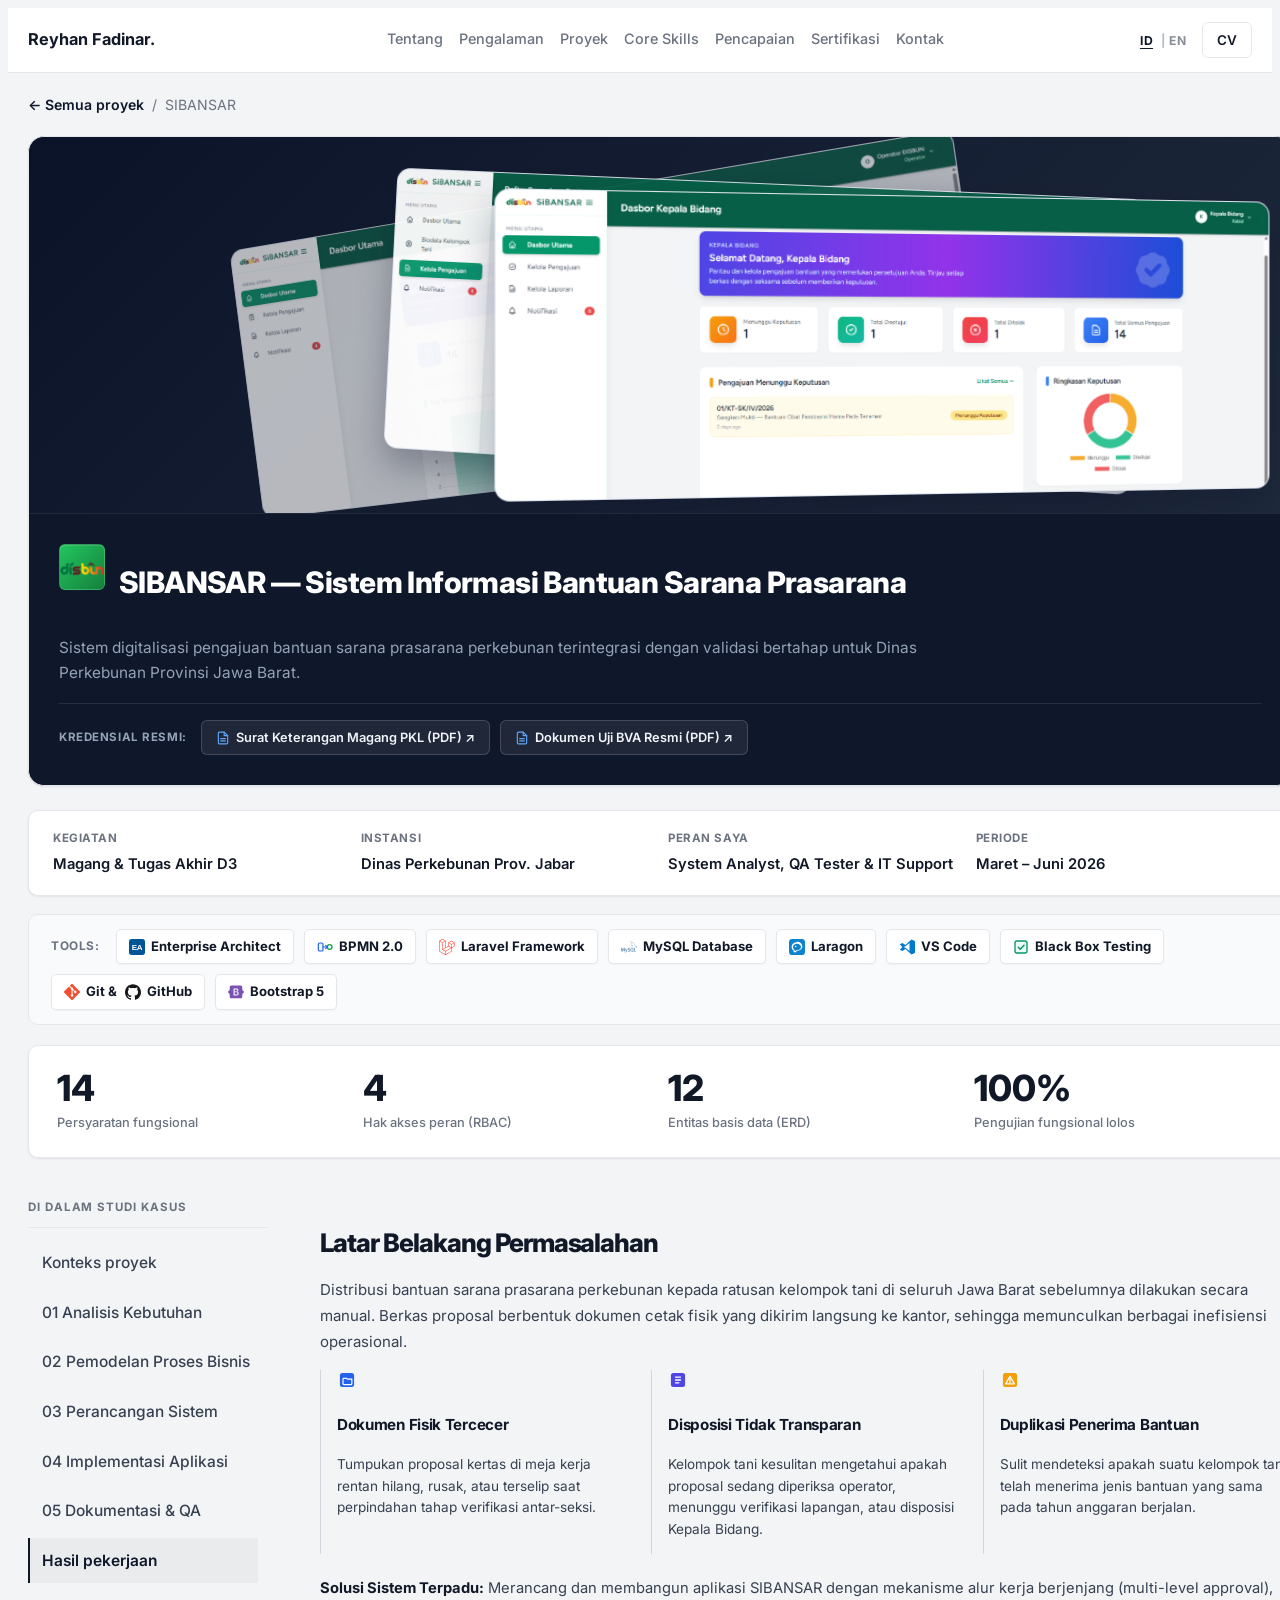
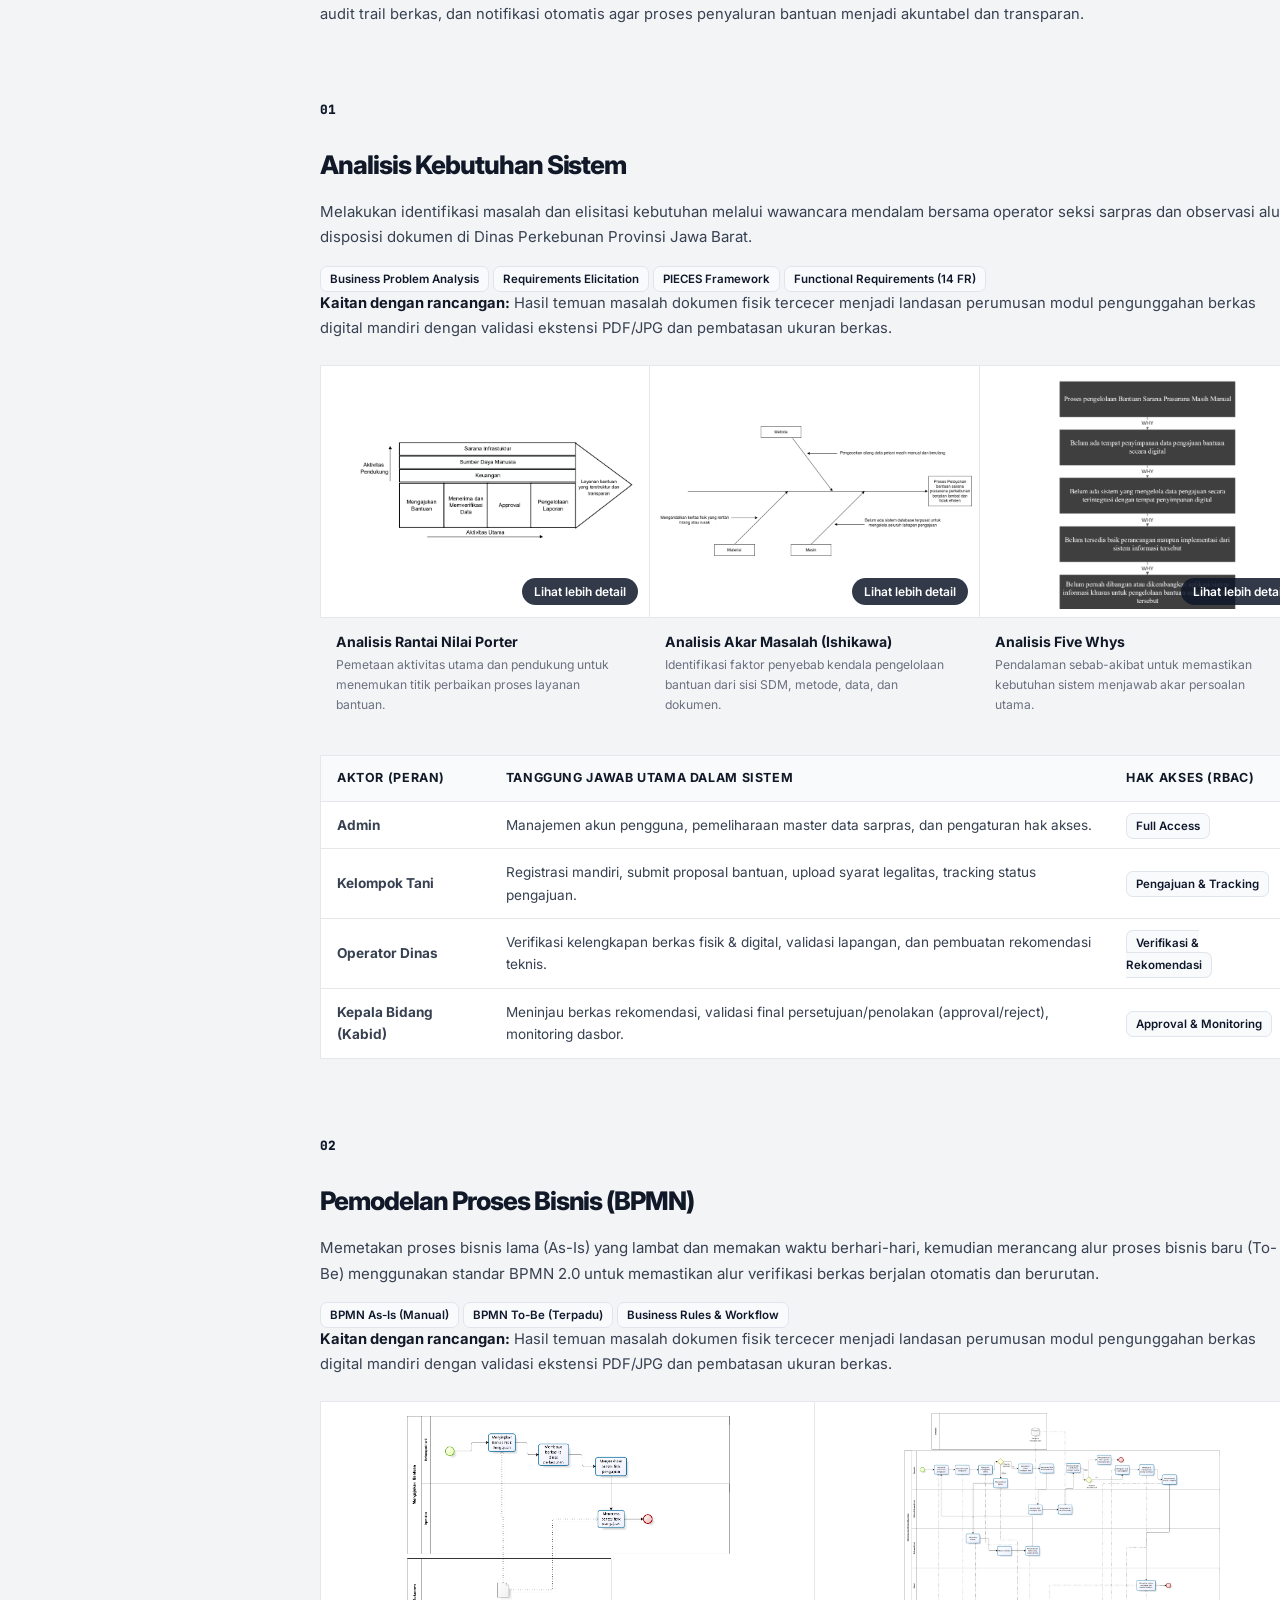
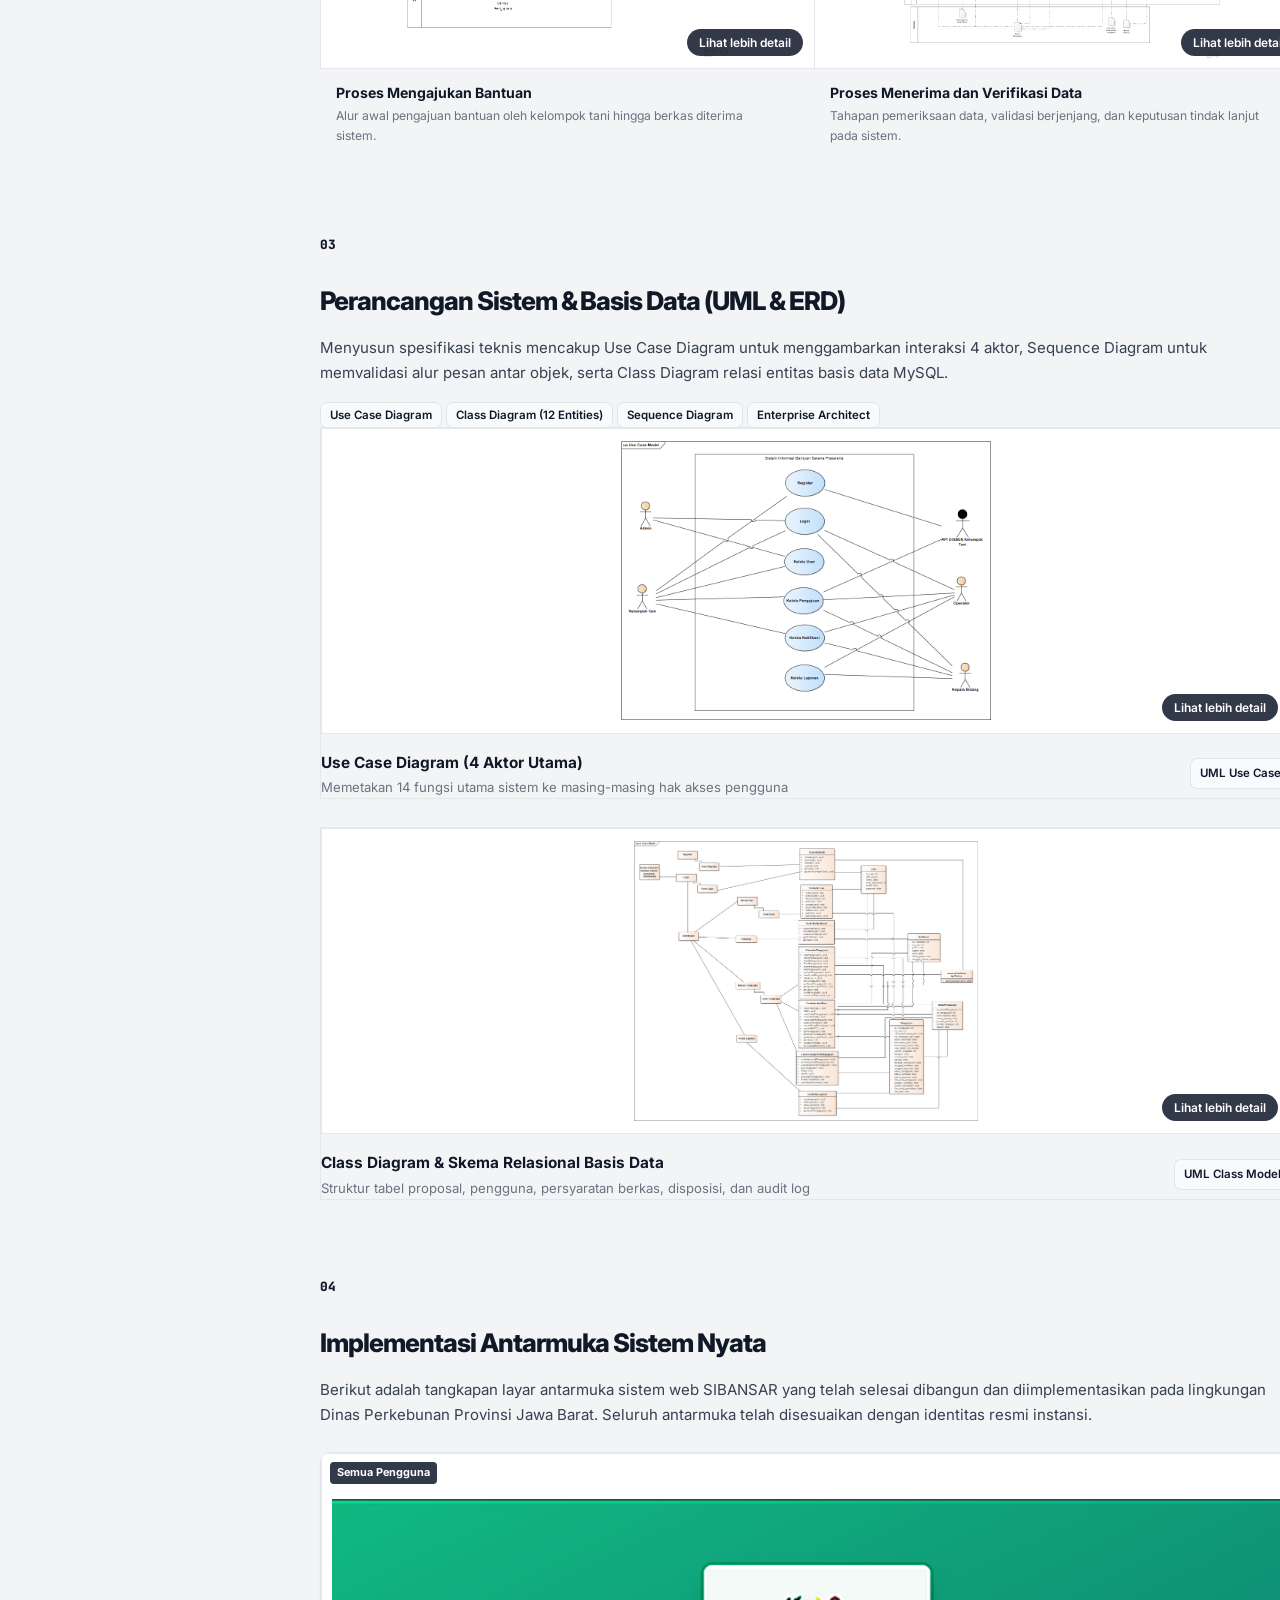
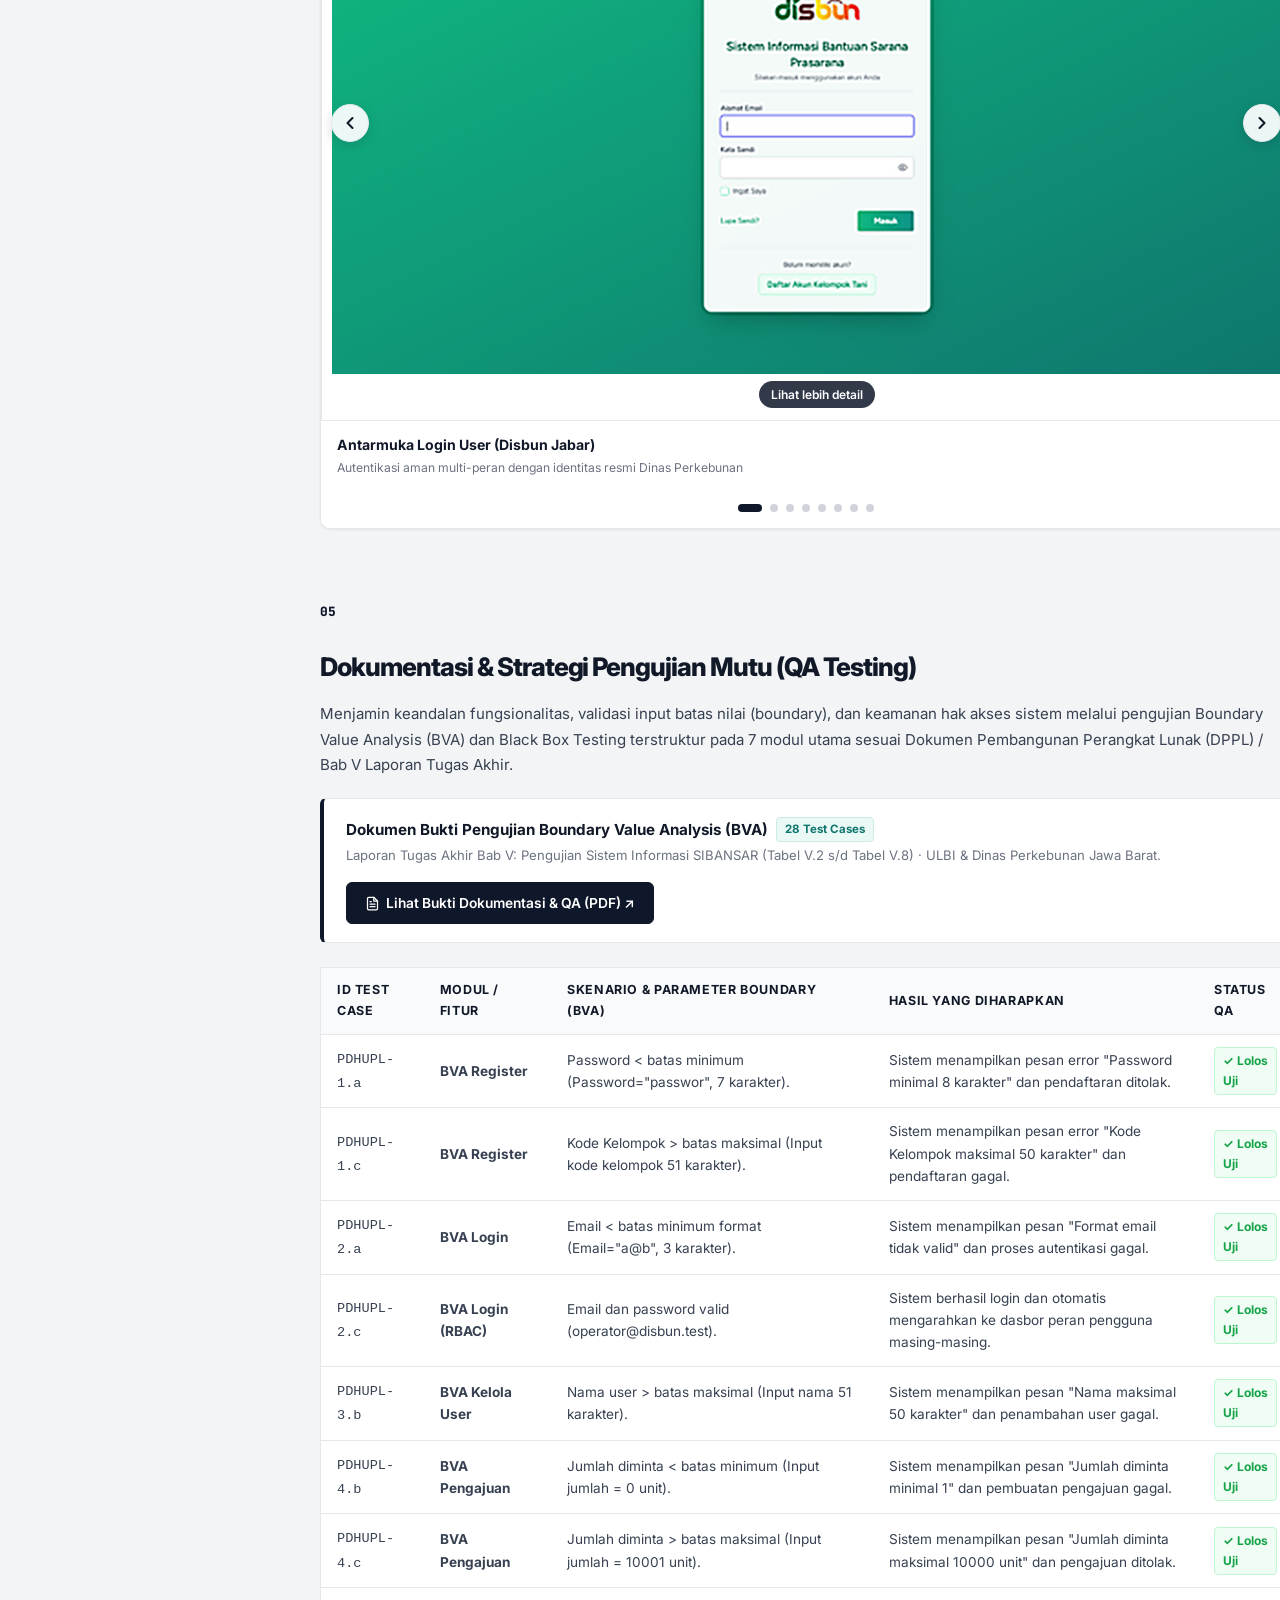
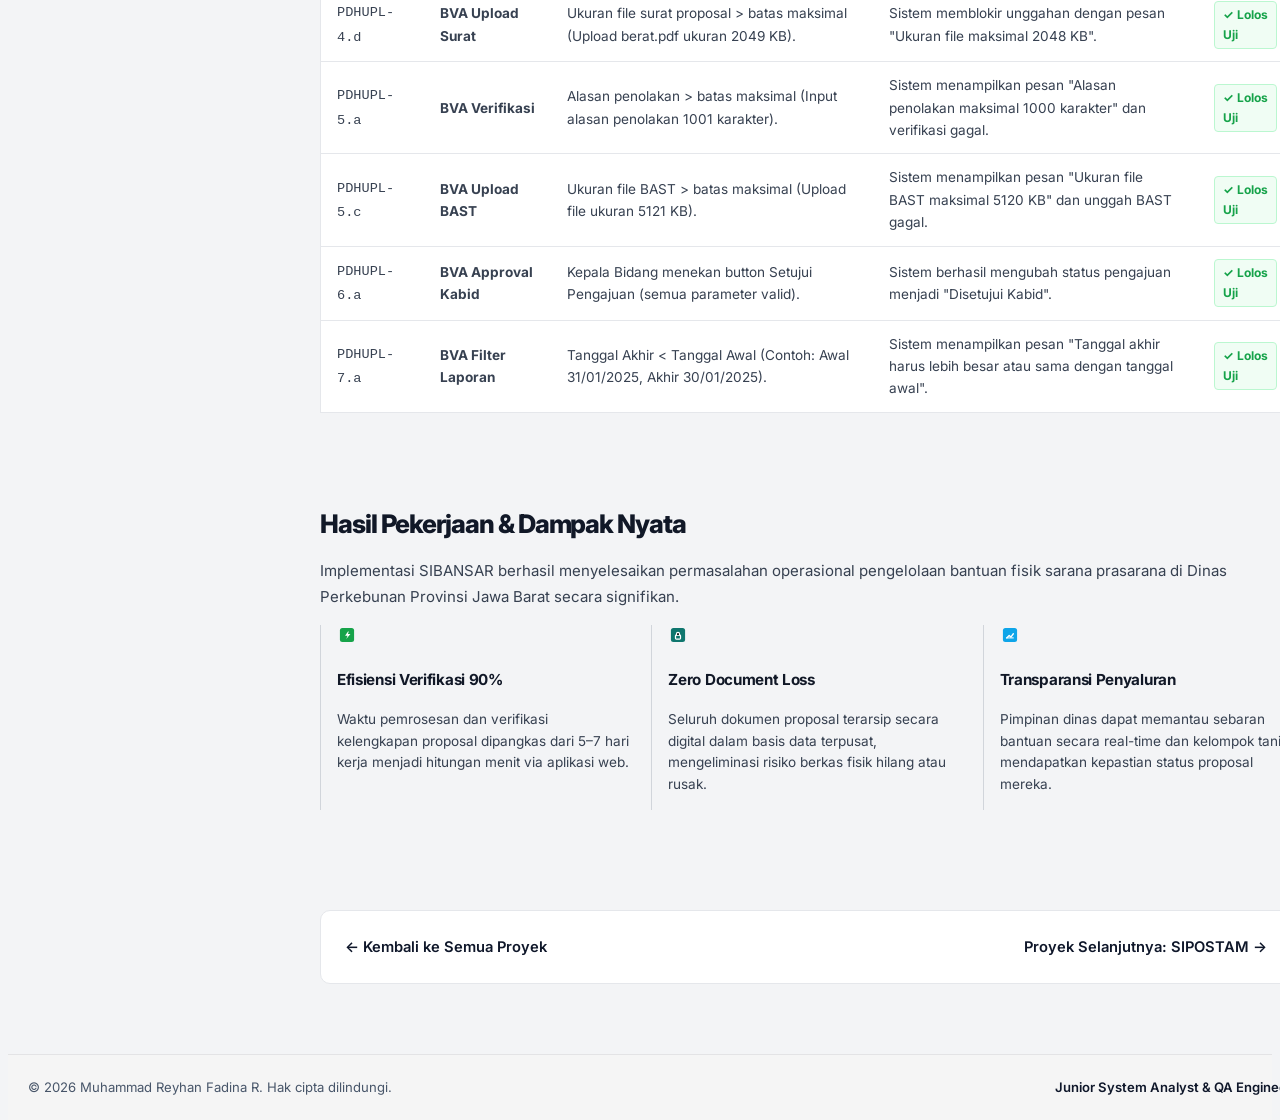
==== commit 71cf73de: "update: ganti postman dengan laragon serta tambah tools bizagi, drawio, microsoft, katalon" ====
--- a/sibansar.html
+++ b/sibansar.html
@@ -43,7 +43,7 @@
           <button class="lang-btn active" type="button" data-lang="id">ID</button>
           <button class="lang-btn" type="button" data-lang="en">EN</button>
         </div>
-        <a href="assets/CV_MuhammadReyhanFadinar_QA_2026.pdf" download="CV_MuhammadReyhanFadinar_QA_2026.pdf" target="_blank"
+        <a href="assets/CV_MuhammadReyhanFadinar_QA_2026.pdf?v=2" download="CV_MuhammadReyhanFadinar_QA_2026.pdf" target="_blank"
           class="btn-nav-cv" title="Unduh CV Muhammad Reyhan Fadina R (PDF)">CV</a>
         <button type="button" class="mobile-menu-btn" id="mobileToggle" aria-label="Menu Navigasi">
           <svg width="20" height="20" viewBox="0 0 24 24" fill="none" stroke="currentColor" stroke-width="2.2" stroke-linecap="round" stroke-linejoin="round" aria-hidden="true"><line x1="3" y1="12" x2="21" y2="12"></line><line x1="3" y1="6" x2="21" y2="6"></line><line x1="3" y1="18" x2="21" y2="18"></line></svg>
@@ -145,7 +145,7 @@
         Framework</span>
       <span class="tool-chip"><img src="assets/icons/mysql.svg" alt="MySQL" class="tool-chip-icon" /> MySQL
         Database</span>
-      <span class="tool-chip"><img src="assets/icons/postman.svg" alt="Postman" class="tool-chip-icon" /> Postman</span>
+      <span class="tool-chip"><img src="assets/icons/laragon.svg" alt="Laragon" class="tool-chip-icon" /> Laragon</span>
       <span class="tool-chip"><img src="assets/icons/vscode.svg" alt="VS Code" class="tool-chip-icon" /> VS Code</span>
       <span class="tool-chip"><img src="assets/icons/testing.svg" alt="Black Box Testing" class="tool-chip-icon" />
         Black Box Testing</span>
@@ -890,7 +890,7 @@
     });
   </script>
 
-  <script src="js/main.js?v=2.13" charset="UTF-8"></script>
+  <script src="js/main.js?v=2.14" charset="UTF-8"></script>
 
   <!-- Case Study Auto Slideshow with Touch Swipe & Exact Pixel Translation -->
   <script>
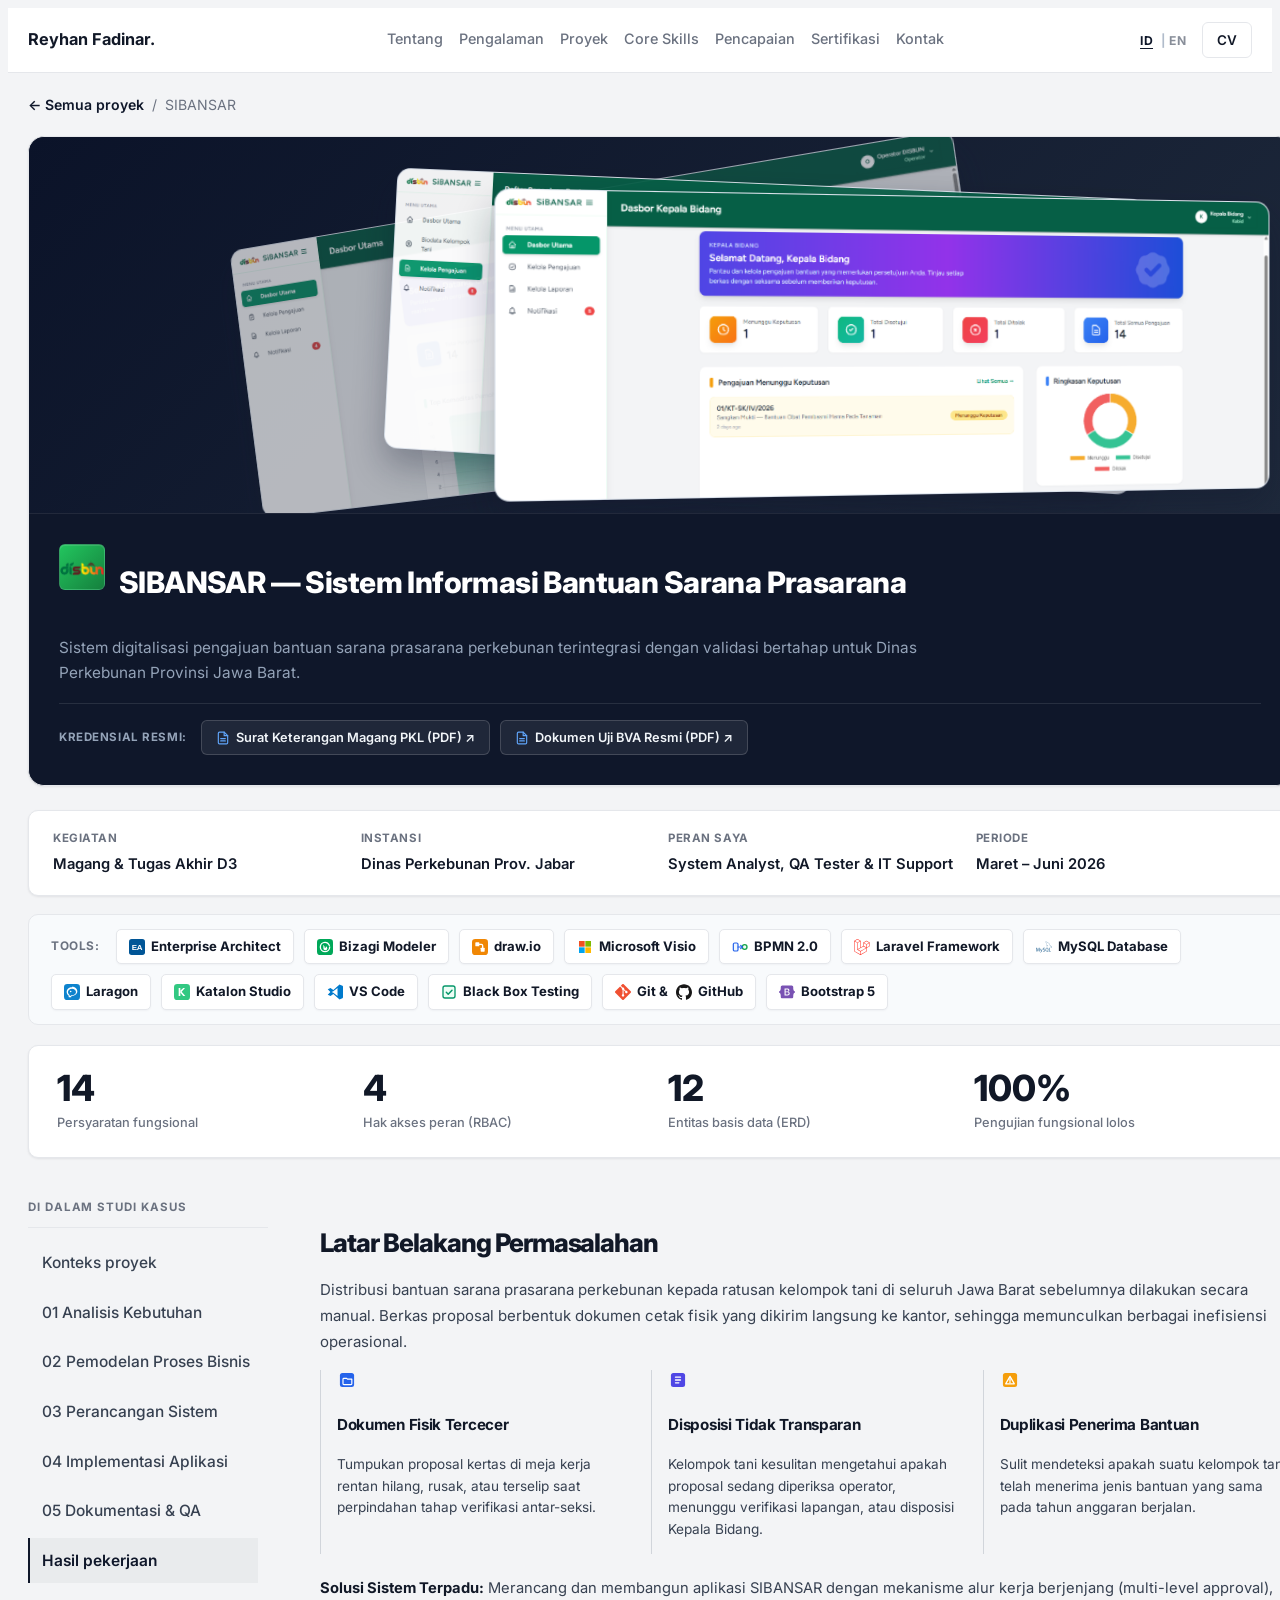
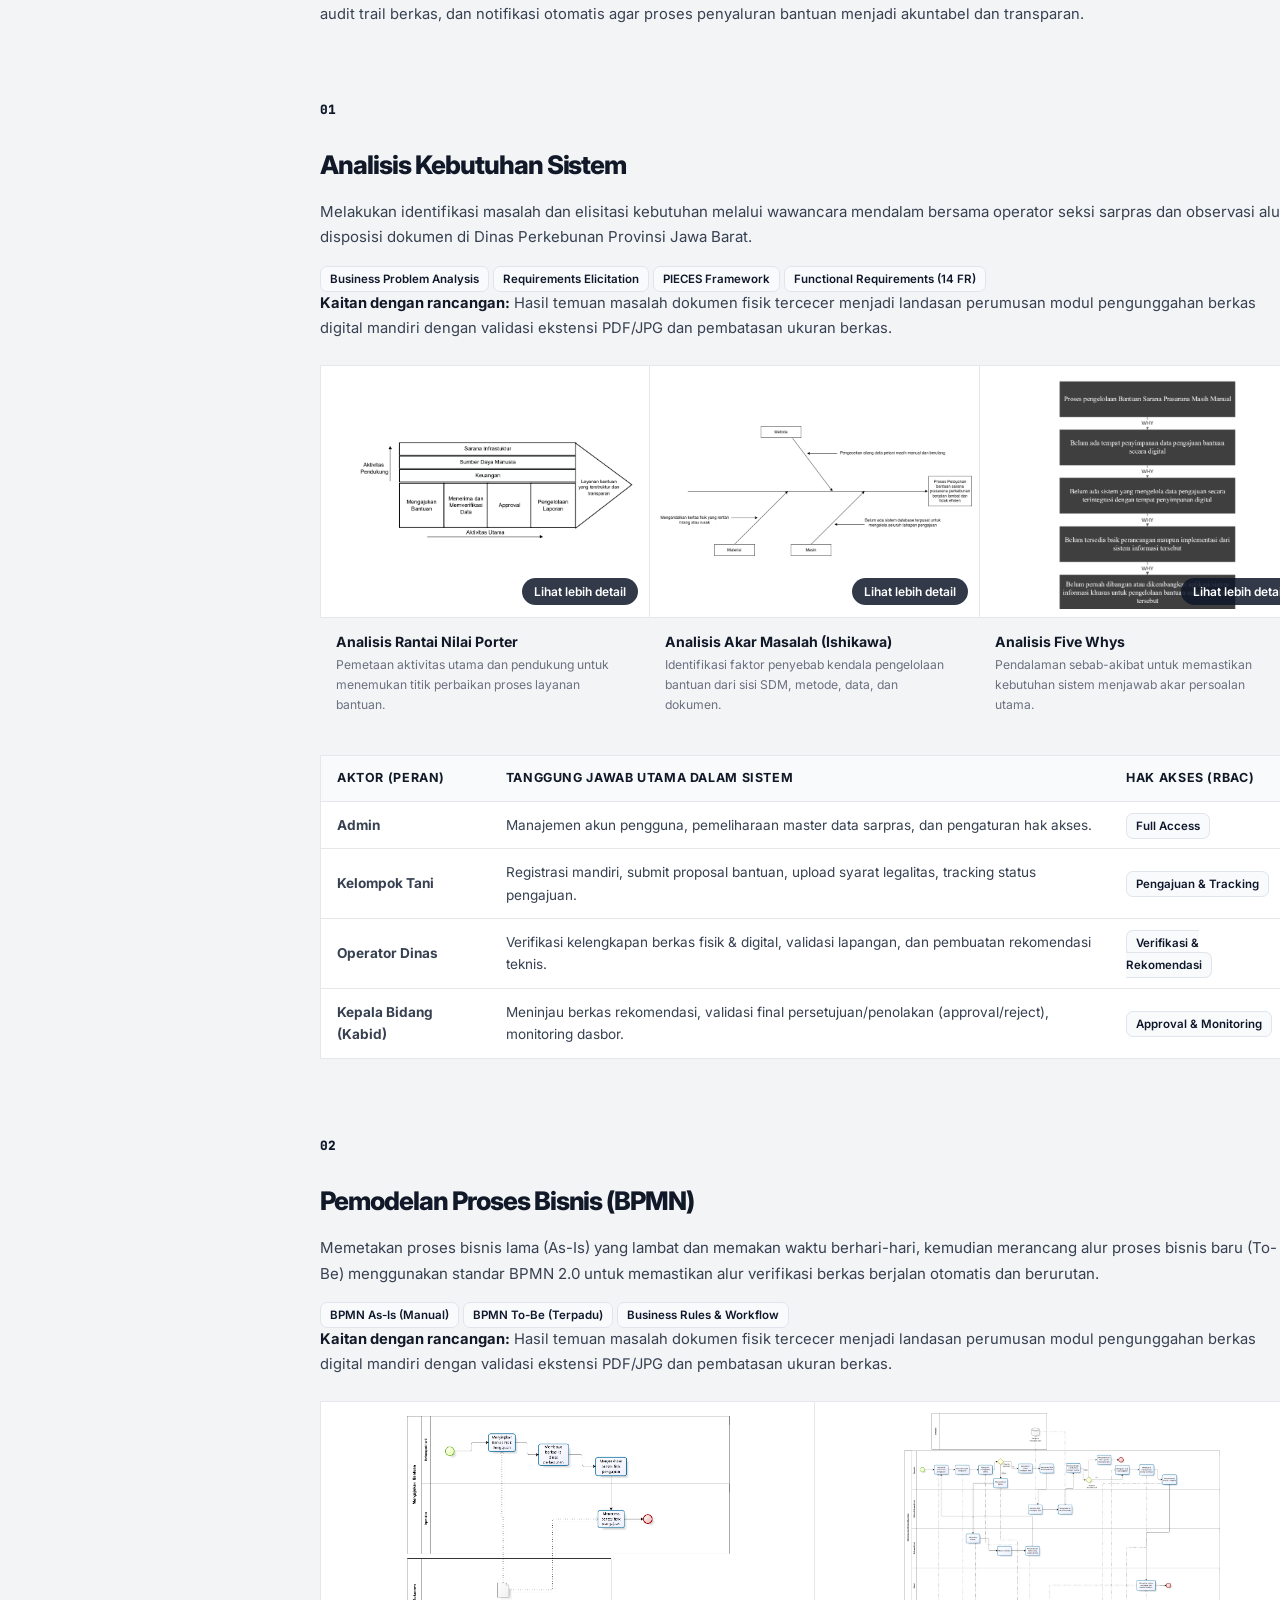
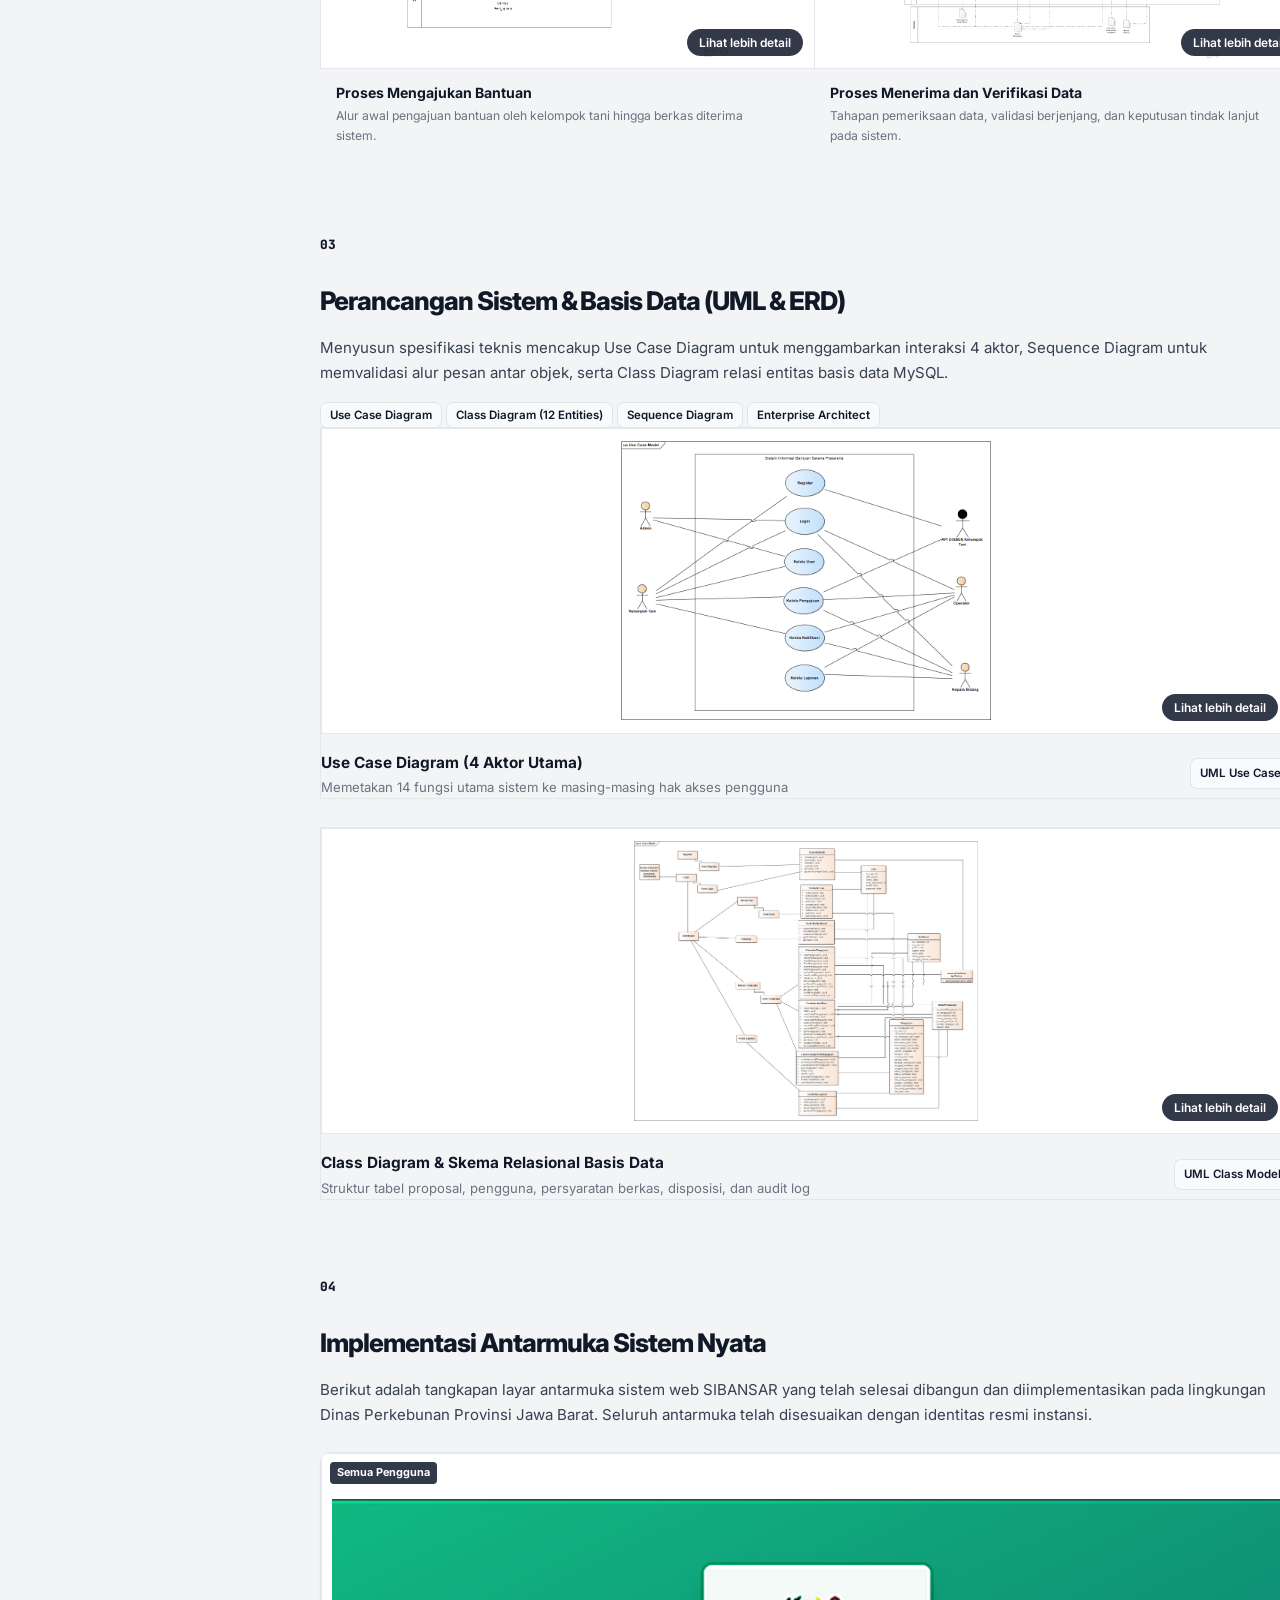
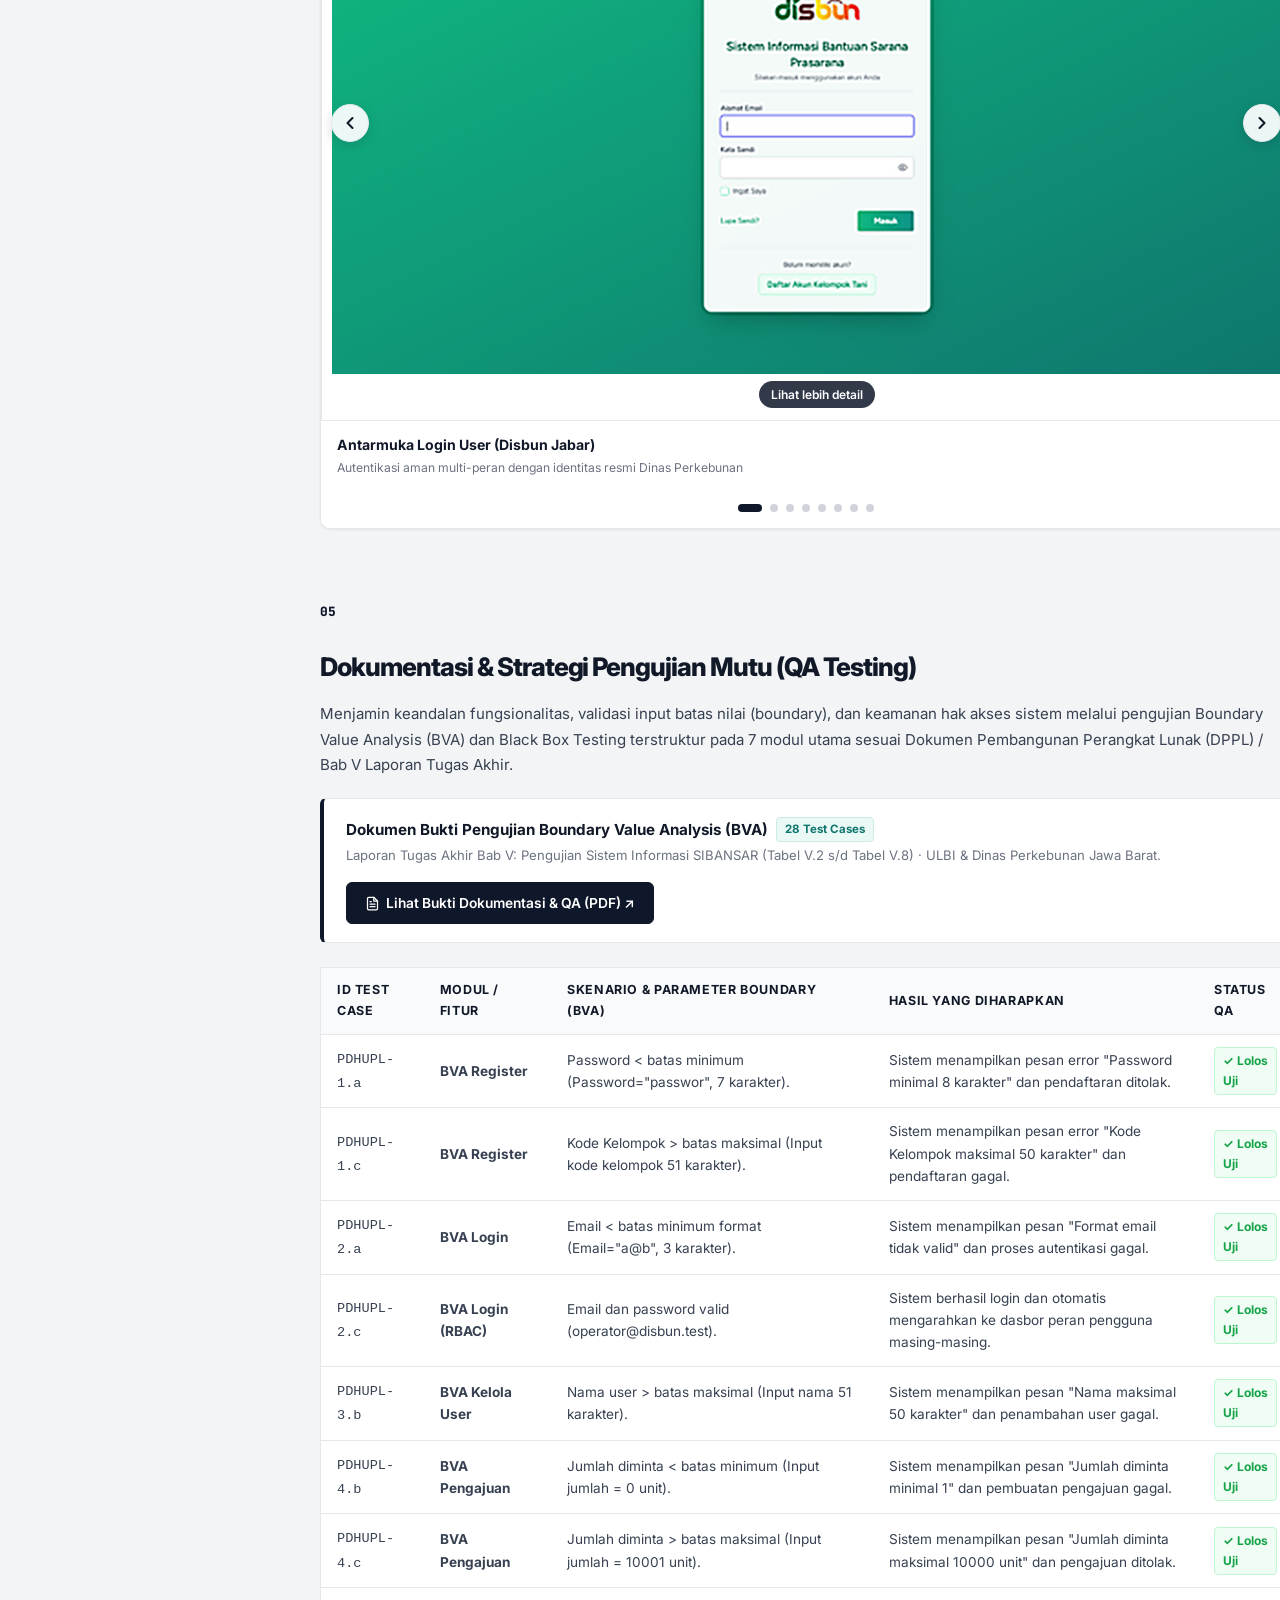
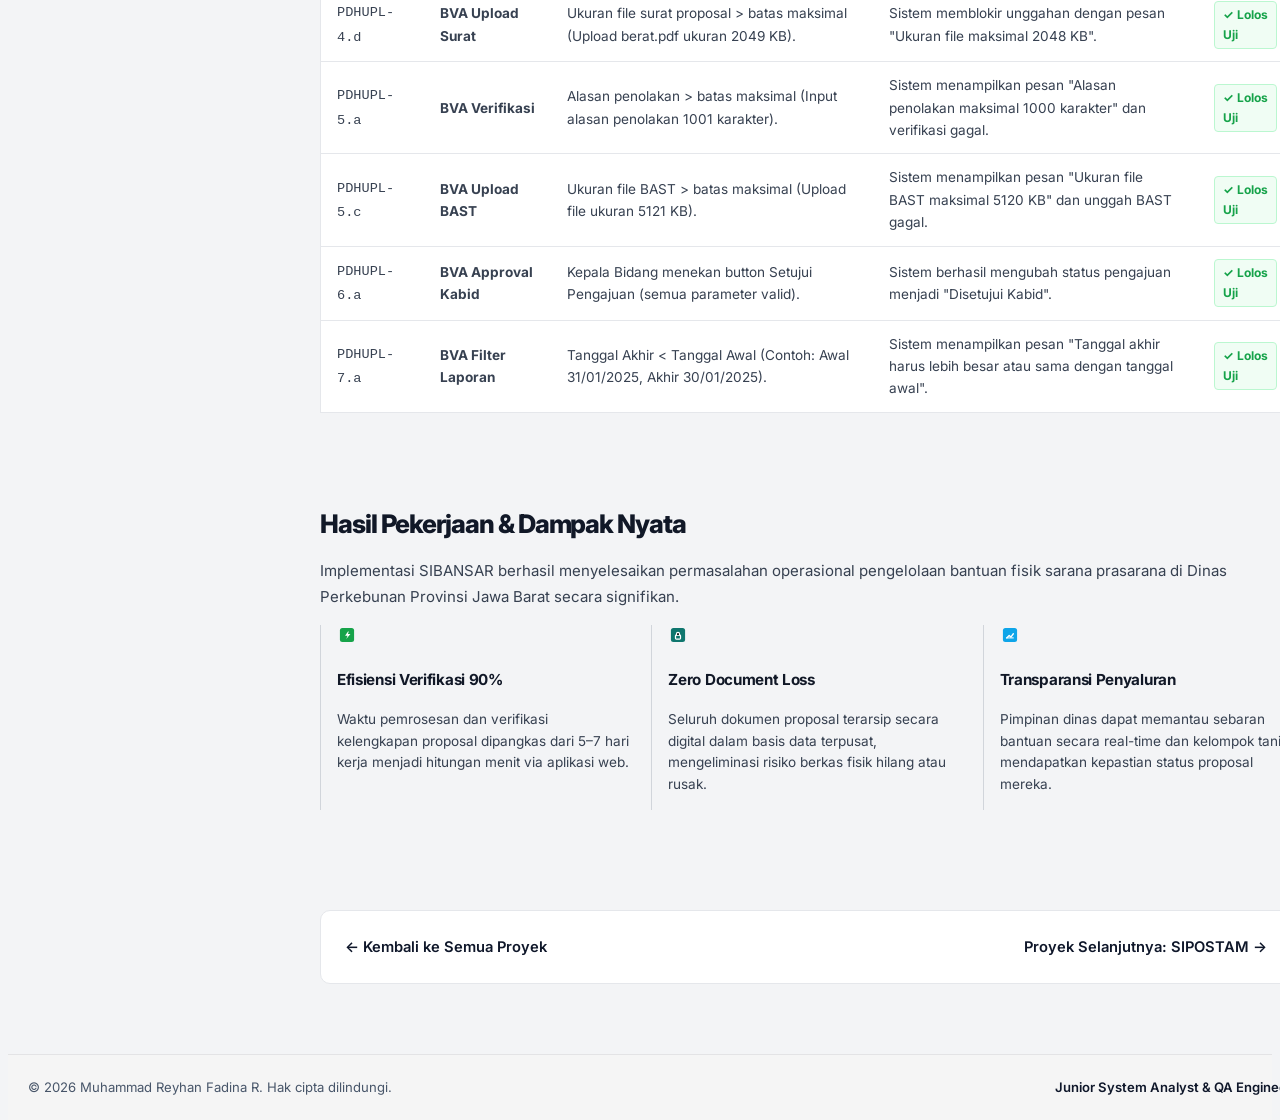
==== commit 9d9751df: "update: tambahkan tools bizagi, drawio, microsoft, katalon di tools proyek" ====
--- a/sibansar.html
+++ b/sibansar.html
@@ -140,12 +140,16 @@
       <span class="case-tools-tag" data-i18n="caseTools">Tools:</span>
       <span class="tool-chip"><img src="assets/icons/enterprise-architect.svg" alt="Enterprise Architect"
           class="tool-chip-icon" /> Enterprise Architect</span>
+      <span class="tool-chip"><img src="assets/icons/bizagi.svg" alt="Bizagi" class="tool-chip-icon" /> Bizagi Modeler</span>
+      <span class="tool-chip"><img src="assets/icons/drawio.svg" alt="draw.io" class="tool-chip-icon" /> draw.io</span>
+      <span class="tool-chip"><img src="assets/icons/microsoft.svg" alt="Microsoft" class="tool-chip-icon" /> Microsoft Visio</span>
       <span class="tool-chip"><img src="assets/icons/bpmn.svg" alt="BPMN 2.0" class="tool-chip-icon" /> BPMN 2.0</span>
       <span class="tool-chip"><img src="assets/icons/laravel.svg" alt="Laravel" class="tool-chip-icon" /> Laravel
         Framework</span>
       <span class="tool-chip"><img src="assets/icons/mysql.svg" alt="MySQL" class="tool-chip-icon" /> MySQL
         Database</span>
       <span class="tool-chip"><img src="assets/icons/laragon.svg" alt="Laragon" class="tool-chip-icon" /> Laragon</span>
+      <span class="tool-chip"><img src="assets/icons/katalon.svg" alt="Katalon Studio" class="tool-chip-icon" /> Katalon Studio</span>
       <span class="tool-chip"><img src="assets/icons/vscode.svg" alt="VS Code" class="tool-chip-icon" /> VS Code</span>
       <span class="tool-chip"><img src="assets/icons/testing.svg" alt="Black Box Testing" class="tool-chip-icon" />
         Black Box Testing</span>
